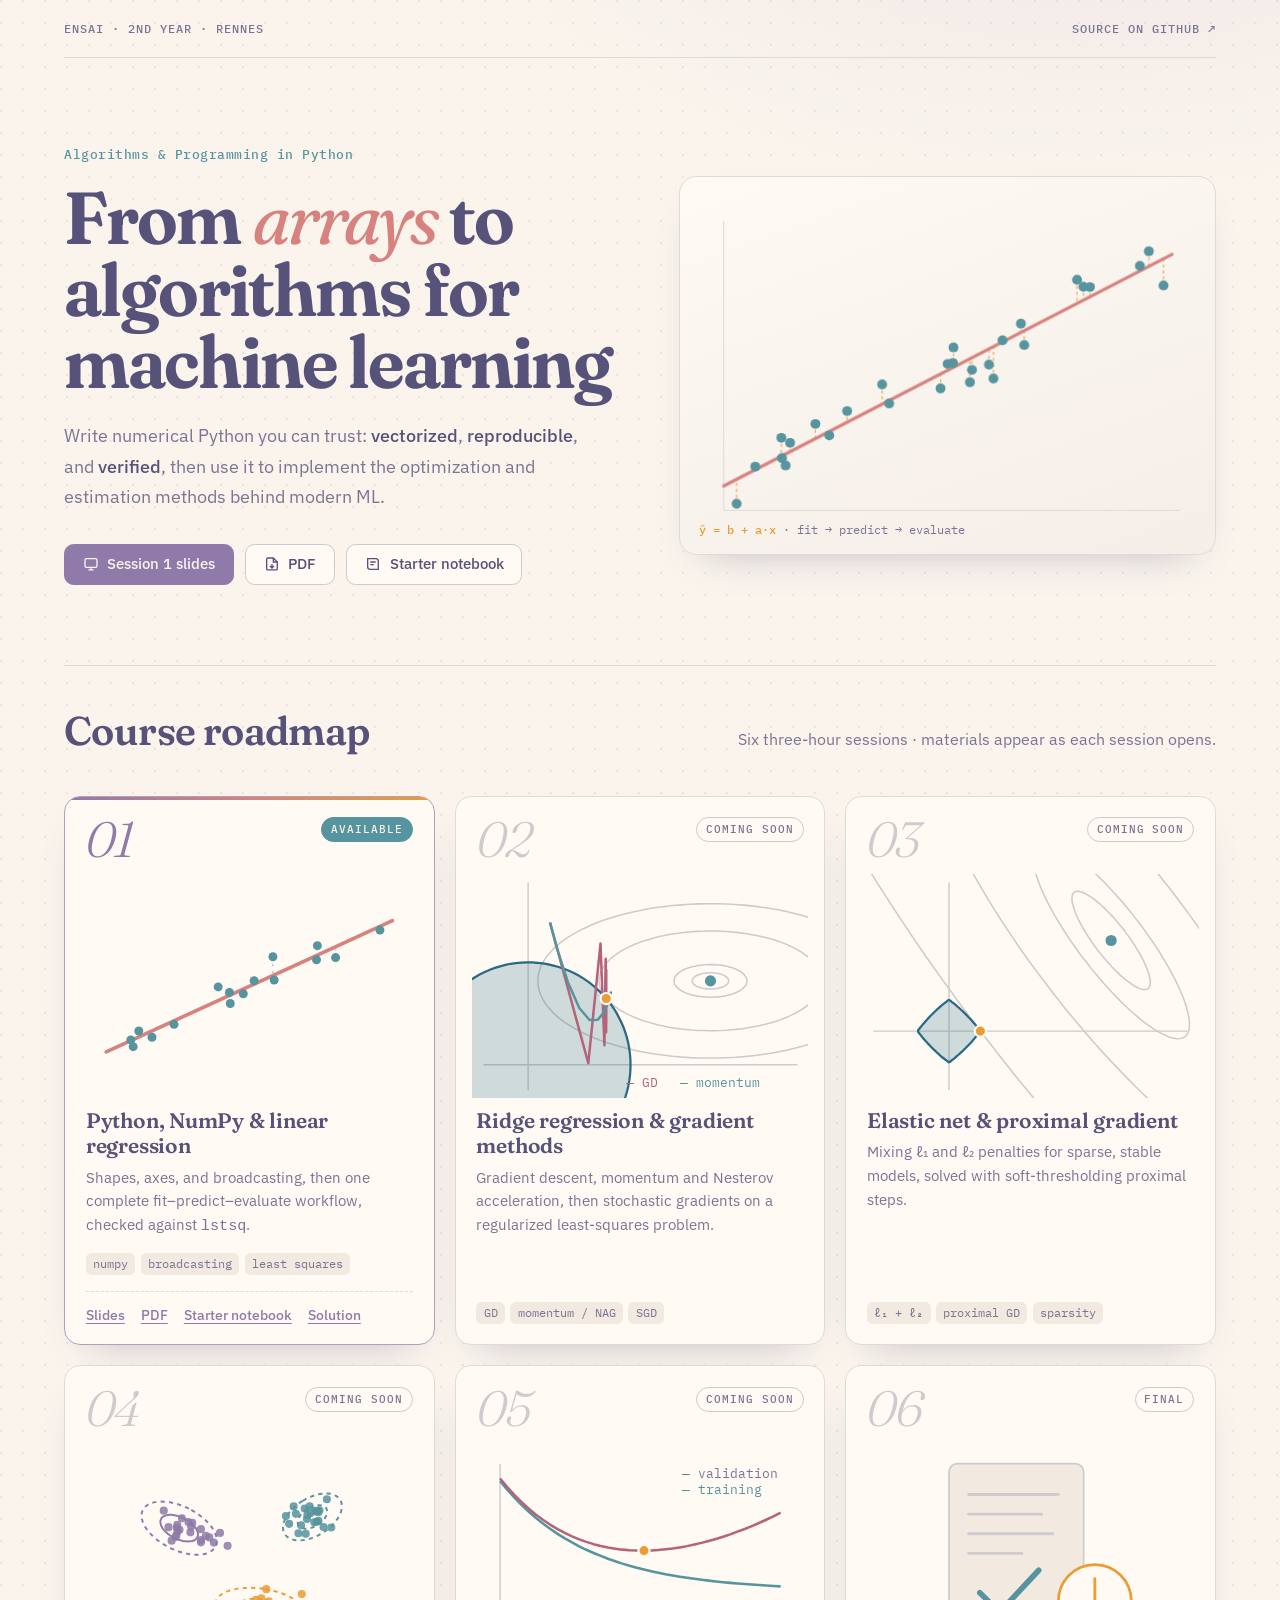
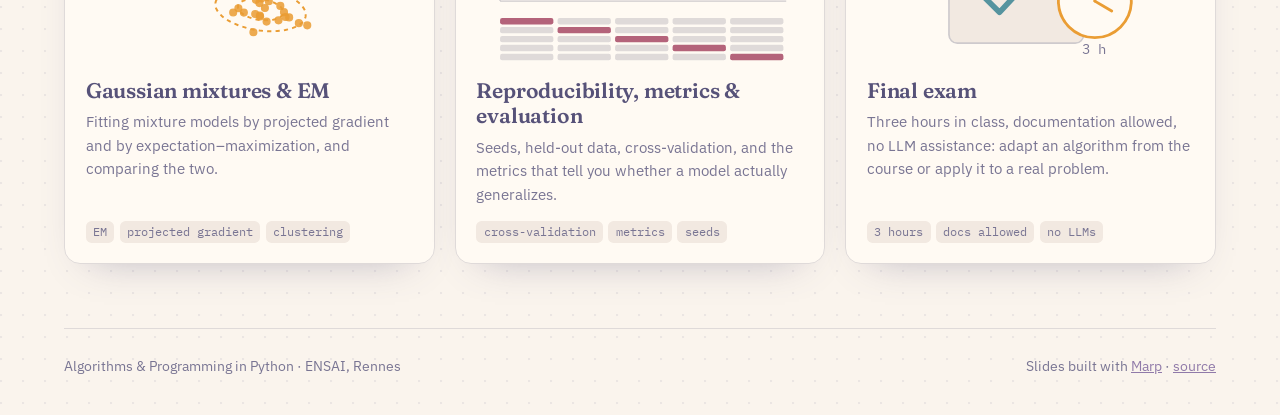
==== site/index.html @ cea610ba "feat(site): add illustrated course landing page Replace the generated index with a static site/index" ====
<!doctype html>
<html lang="en">
<head>
<meta charset="utf-8">
<meta name="viewport" content="width=device-width, initial-scale=1">
<title>Algorithms &amp; Programming in Python · ENSAI</title>
<meta name="description" content="Course home for Algorithms and Programming in Python, second year at ENSAI: slides, notebooks, and the session roadmap from linear regression to Gaussian mixtures.">
<link rel="preconnect" href="https://fonts.googleapis.com">
<link rel="preconnect" href="https://fonts.gstatic.com" crossorigin>
<link href="https://fonts.googleapis.com/css2?family=Fraunces:ital,opsz,wght,SOFT@0,9..144,300..800,50;1,9..144,300..800,50&family=IBM+Plex+Mono:wght@400;500&family=IBM+Plex+Sans:wght@400;500;600&display=swap" rel="stylesheet">
<style>
/* Rosé Pine (dark) with Rosé Pine Dawn for light mode, matching the slide theme. */
:root {
  --base: #191724; --surface: #1f1d2e; --overlay: #26233a;
  --muted: #6e6a86; --subtle: #908caa; --text: #e0def4;
  --love: #eb6f92; --gold: #f6c177; --rose: #ebbcba;
  --pine: #6eabc2; --foam: #9ccfd8; --iris: #c4a7e7;
  --hl-low: #21202e; --hl-med: #403d52; --hl-high: #524f67;
  --grid: rgba(224, 222, 244, 0.07);
  --glow: rgba(196, 167, 231, 0.13);
  --shadow: 0 1px 0 rgba(255, 255, 255, 0.03) inset, 0 18px 40px -24px rgba(0, 0, 0, 0.7);
  color-scheme: dark;
}
@media (prefers-color-scheme: light) {
  :root {
    --base: #faf4ed; --surface: #fffaf3; --overlay: #f2e9e1;
    --muted: #9893a5; --subtle: #797593; --text: #575279;
    --love: #b4637a; --gold: #ea9d34; --rose: #d7827e;
    --pine: #286983; --foam: #56949f; --iris: #907aa9;
    --hl-low: #f4ede8; --hl-med: #dfdad9; --hl-high: #cecacd;
    --grid: rgba(87, 82, 121, 0.09);
    --glow: rgba(144, 122, 169, 0.12);
    --shadow: 0 18px 40px -26px rgba(87, 82, 121, 0.45);
    color-scheme: light;
  }
}

*, *::before, *::after { box-sizing: border-box; }
html { -webkit-text-size-adjust: 100%; }
body {
  margin: 0;
  background-color: var(--base);
  background-image:
    radial-gradient(60rem 36rem at 85% -10%, var(--glow), transparent 70%),
    radial-gradient(circle at 1px 1px, var(--grid) 1px, transparent 1.6px);
  background-size: auto, 22px 22px;
  color: var(--text);
  font: 400 1.0625rem/1.65 "IBM Plex Sans", ui-sans-serif, sans-serif;
  min-height: 100vh;
}
a { color: inherit; }
.wrap { width: min(72rem, 100% - 2.5rem); margin-inline: auto; }

/* ---------- masthead ---------- */
.masthead {
  display: flex; justify-content: space-between; align-items: center; gap: 1rem;
  padding: 1.4rem 0; border-bottom: 1px solid var(--hl-med);
  font: 500 0.78rem/1 "IBM Plex Mono", ui-monospace, monospace;
  letter-spacing: 0.08em; text-transform: uppercase; color: var(--subtle);
}
.masthead a { text-decoration: none; }
.masthead a:hover { color: var(--iris); }

/* ---------- hero ---------- */
.hero {
  display: grid; grid-template-columns: 1.05fr 1fr; gap: clamp(1.5rem, 4vw, 4rem);
  align-items: center; padding: clamp(2.5rem, 7vw, 5.5rem) 0 clamp(2rem, 5vw, 4rem);
}
.eyebrow {
  font: 500 0.8rem/1.4 "IBM Plex Mono", ui-monospace, monospace;
  color: var(--foam); letter-spacing: 0.04em; margin: 0 0 1.1rem;
}
h1 {
  font-family: "Fraunces", Georgia, serif; font-optical-sizing: auto;
  font-weight: 650; font-variation-settings: "SOFT" 50;
  font-size: clamp(2.6rem, 6.4vw, 4.6rem); line-height: 0.98; letter-spacing: -0.025em;
  margin: 0 0 1.4rem; color: var(--text);
}
h1 em { font-style: italic; font-weight: 420; color: var(--rose); }
.lede { font-size: 1.15rem; color: var(--subtle); max-width: 34rem; margin: 0 0 2rem; }
.lede strong { color: var(--text); font-weight: 500; }

.actions { display: flex; flex-wrap: wrap; gap: 0.7rem; }
.btn {
  display: inline-flex; align-items: center; gap: 0.55rem;
  padding: 0.72rem 1.1rem; border-radius: 0.6rem; text-decoration: none;
  font: 500 0.95rem/1 "IBM Plex Sans", sans-serif;
  border: 1px solid var(--hl-high); background: var(--surface); color: var(--text);
  transition: transform 160ms ease, border-color 160ms ease, background 160ms ease;
}
.btn:hover { transform: translateY(-2px); border-color: var(--iris); }
.btn:focus-visible, .links a:focus-visible, .masthead a:focus-visible, footer a:focus-visible {
  outline: 2px solid var(--gold); outline-offset: 3px;
}
.btn.primary { background: var(--iris); border-color: var(--iris); color: var(--base); }
.btn.primary:hover { background: var(--rose); border-color: var(--rose); }
.btn svg { width: 1.05em; height: 1.05em; flex: none; }

.figure {
  position: relative; margin: 0; border-radius: 1.1rem; padding: 0.6rem;
  background: linear-gradient(160deg, var(--surface), var(--hl-low));
  border: 1px solid var(--hl-med); box-shadow: var(--shadow);
}
.figure svg { display: block; width: 100%; height: auto; }
.figure figcaption {
  position: absolute; left: 1.2rem; bottom: 1rem;
  font: 400 0.75rem/1.3 "IBM Plex Mono", monospace; color: var(--subtle);
}
.figure figcaption b { color: var(--gold); font-weight: 500; }

/* hero animation: points appear, the fit draws, residuals drop in */
.hero-svg .pt { fill: var(--foam); opacity: 0; animation: pop 420ms ease-out forwards; animation-delay: calc(var(--i) * 45ms + 150ms); }
.hero-svg .fit { stroke: var(--rose); stroke-width: 3.2; stroke-linecap: round; stroke-dasharray: 640; stroke-dashoffset: 640; animation: draw 1100ms cubic-bezier(.6, 0, .2, 1) 1.5s forwards; }
.hero-svg .resid { stroke: var(--gold); stroke-width: 1.4; opacity: 0; stroke-dasharray: 3 3; animation: fade 400ms ease forwards; animation-delay: calc(var(--i) * 30ms + 2.6s); }
.hero-svg .grid line { stroke: var(--hl-med); stroke-width: 1; }
.hero-svg .label { fill: var(--subtle); font: 400 13px "IBM Plex Mono", monospace; }
@keyframes pop { from { opacity: 0; transform: translateY(6px); } to { opacity: 1; transform: none; } }
@keyframes draw { to { stroke-dashoffset: 0; } }
@keyframes fade { to { opacity: 0.75; } }

/* ---------- roadmap ---------- */
.section-head {
  display: flex; align-items: baseline; justify-content: space-between; gap: 1rem; flex-wrap: wrap;
  border-top: 1px solid var(--hl-med); padding-top: 2rem; margin-top: 1rem;
}
h2 {
  font-family: "Fraunces", Georgia, serif; font-weight: 600; font-variation-settings: "SOFT" 50;
  font-size: clamp(1.8rem, 3.6vw, 2.5rem); letter-spacing: -0.015em; margin: 0;
}
.section-head p { margin: 0; color: var(--subtle); font-size: 0.98rem; }

.sessions {
  list-style: none; padding: 0; margin: 2rem 0 0;
  display: grid; grid-template-columns: repeat(3, minmax(0, 1fr)); gap: 1.25rem;
}
.card {
  position: relative; display: flex; flex-direction: column;
  background: var(--surface); border: 1px solid var(--hl-med); border-radius: 1rem;
  padding: 1.3rem 1.3rem 1.25rem; box-shadow: var(--shadow); overflow: hidden;
  opacity: 0; animation: rise 600ms cubic-bezier(.2, .7, .2, 1) forwards;
  animation-delay: calc(var(--n) * 90ms + 300ms);
  transition: transform 220ms ease, border-color 220ms ease;
}
.card:hover { transform: translateY(-4px); border-color: var(--hl-high); }
.card.current { border-color: color-mix(in srgb, var(--iris) 60%, var(--hl-med)); }
.card.current::before {
  content: ""; position: absolute; inset: 0 0 auto; height: 3px;
  background: linear-gradient(90deg, var(--iris), var(--rose), var(--gold));
}
@keyframes rise { from { opacity: 0; transform: translateY(14px); } to { opacity: 1; transform: none; } }

.card-top { display: flex; justify-content: space-between; align-items: flex-start; gap: 0.5rem; }
.num {
  font-family: "Fraunces", Georgia, serif; font-weight: 300; font-style: italic;
  font-size: 3.1rem; line-height: 0.85; color: var(--hl-high); letter-spacing: -0.04em;
}
.card.current .num { color: var(--iris); }
.status {
  font: 500 0.68rem/1 "IBM Plex Mono", monospace; text-transform: uppercase; letter-spacing: 0.09em;
  padding: 0.38rem 0.55rem; border-radius: 999px; border: 1px solid var(--hl-high); color: var(--subtle);
  white-space: nowrap;
}
.status.live { color: var(--base); background: var(--foam); border-color: var(--foam); }

.illus { margin: 0.9rem -0.3rem 0.6rem; aspect-ratio: 3 / 2; }
.illus svg { width: 100%; height: 100%; display: block; overflow: hidden; }
.card h3 {
  font-family: "Fraunces", Georgia, serif; font-weight: 600; font-variation-settings: "SOFT" 50;
  font-size: 1.32rem; line-height: 1.2; letter-spacing: -0.01em; margin: 0 0 0.45rem;
}
.card p { margin: 0 0 0.9rem; color: var(--subtle); font-size: 0.95rem; line-height: 1.55; }
.tags { list-style: none; padding: 0; margin: auto 0 0; display: flex; flex-wrap: wrap; gap: 0.35rem; }
.tags li {
  font: 400 0.72rem/1 "IBM Plex Mono", monospace; color: var(--subtle);
  background: var(--overlay); border-radius: 0.35rem; padding: 0.34rem 0.45rem;
}
.links { display: flex; flex-wrap: wrap; gap: 0.4rem 1rem; margin-top: 1rem; padding-top: 0.9rem; border-top: 1px dashed var(--hl-med); }
.links a {
  font: 500 0.85rem/1.3 "IBM Plex Sans", sans-serif; color: var(--iris);
  text-decoration: underline; text-decoration-thickness: 1px; text-underline-offset: 3px;
}
.links a:hover { color: var(--rose); }

/* illustration ink, theme-aware */
.illus .axis { stroke: var(--hl-high); stroke-width: 1; }
.illus .ink-faint { fill: none; stroke: var(--hl-high); stroke-width: 1.1; }
.illus .ink-ball { fill: color-mix(in srgb, var(--pine) 22%, transparent); stroke: var(--pine); stroke-width: 1.6; }
.illus .ink-accent { stroke: var(--rose); }
.illus .thick { stroke-width: 2.6; stroke-linecap: round; }
.illus .dot { fill: var(--foam); }
.illus .star { fill: var(--gold); stroke: var(--surface); stroke-width: 1.5; }
.illus .path-a { fill: none; stroke: var(--love); stroke-width: 1.8; stroke-linejoin: round; }
.illus .path-b { fill: none; stroke: var(--foam); stroke-width: 1.8; stroke-linejoin: round; }
.illus .fill { stroke: none; opacity: 0.85; }
.illus .ring { fill: none; stroke-width: 1.4; }
.illus .ring + .ring { stroke-dasharray: 3 3; }
.illus .c-a { fill: var(--iris); stroke: var(--iris); }
.illus .c-b { fill: var(--foam); stroke: var(--foam); }
.illus .c-c { fill: var(--gold); stroke: var(--gold); }
.illus .ring.c-a, .illus .ring.c-b, .illus .ring.c-c { fill: none; }
.illus .fold { fill: var(--hl-med); }
.illus .fold-val { fill: var(--love); }
.illus .key { font: 400 9px "IBM Plex Mono", monospace; fill: var(--subtle); }
.illus .paper { fill: var(--overlay); stroke: var(--hl-high); stroke-width: 1.2; }
.illus .rule { stroke: var(--hl-high); stroke-width: 2; stroke-linecap: round; }
.illus .check { fill: none; stroke: var(--foam); stroke-width: 4; stroke-linecap: round; stroke-linejoin: round; }
.illus .clock { fill: var(--surface); stroke: var(--gold); stroke-width: 2; }
.illus .hand { stroke: var(--gold); stroke-width: 2; stroke-linecap: round; }

/* ---------- footer ---------- */
footer {
  margin-top: 4rem; padding: 1.6rem 0 2.4rem; border-top: 1px solid var(--hl-med);
  display: flex; justify-content: space-between; gap: 1rem; flex-wrap: wrap;
  color: var(--subtle); font-size: 0.88rem;
}
footer a { color: var(--iris); }
.sr-only { position: absolute; width: 1px; height: 1px; overflow: hidden; clip: rect(0 0 0 0); white-space: nowrap; }

@media (max-width: 62rem) {
  .sessions { grid-template-columns: repeat(2, minmax(0, 1fr)); }
}
@media (max-width: 46rem) {
  .hero { grid-template-columns: 1fr; }
  .sessions { grid-template-columns: 1fr; }
  .masthead .wide { display: none; }
}
@media (prefers-reduced-motion: reduce) {
  *, *::before, *::after { animation: none !important; transition: none !important; }
  .card, .hero-svg .pt { opacity: 1; }
  .hero-svg .fit { stroke-dashoffset: 0; }
  .hero-svg .resid { opacity: 0.75; }
}
</style>
</head>
<body>
<div class="wrap">
  <header class="masthead">
    <span>ENSAI <span aria-hidden="true">·</span> 2nd year<span class="wide"> <span aria-hidden="true">·</span> Rennes</span></span>
    <a href="https://github.com/bstaber/ensai-2a-prog-alg-ml">Source on GitHub ↗</a>
  </header>

  <main>
    <section class="hero" aria-labelledby="title">
      <div>
        <p class="eyebrow">Algorithms &amp; Programming in Python</p>
        <h1 id="title">From <em>arrays</em> to algorithms for machine learning</h1>
        <p class="lede">Write numerical Python you can trust: <strong>vectorized</strong>, <strong>reproducible</strong>, and <strong>verified</strong>, then use it to implement the optimization and estimation methods behind modern ML.</p>
        <div class="actions">
          <a class="btn primary" href="docs/session01.html">
            <svg viewBox="0 0 24 24" fill="none" stroke="currentColor" stroke-width="2" aria-hidden="true"><rect x="3" y="4" width="18" height="13" rx="2"/><path d="M8 21h8M12 17v4"/></svg>
            Session 1 slides
          </a>
          <a class="btn" href="docs/session01.pdf">
            <svg viewBox="0 0 24 24" fill="none" stroke="currentColor" stroke-width="2" aria-hidden="true"><path d="M14 3H6a2 2 0 0 0-2 2v14a2 2 0 0 0 2 2h12a2 2 0 0 0 2-2V9z"/><path d="M14 3v6h6M12 12v6M9 15l3 3 3-3"/></svg>
            PDF
          </a>
          <a class="btn" href="https://github.com/bstaber/ensai-2a-prog-alg-ml/blob/main/notebooks/session01_starter.ipynb">
            <svg viewBox="0 0 24 24" fill="none" stroke="currentColor" stroke-width="2" aria-hidden="true"><path d="M4 4h12a4 4 0 0 1 4 4v12H8a4 4 0 0 1-4-4z"/><path d="M8 9h8M8 13h5"/></svg>
            Starter notebook
          </a>
        </div>
      </div>

      <figure class="figure">
        <svg class="hero-svg" viewBox="0 0 520 360" role="img" aria-labelledby="hero-desc">
          <desc id="hero-desc">Scatter plot of noisy data with a fitted regression line and dashed residuals.</desc>
          <g class="grid" aria-hidden="true">
            <line x1="34" y1="326" x2="494" y2="326"/><line x1="34" y1="34" x2="34" y2="326"/>
          </g>
          
<line class="resid" style="--i:0" x1="47.0" y1="319.3" x2="47.0" y2="294.7"/>
<line class="resid" style="--i:1" x1="65.8" y1="281.9" x2="65.8" y2="285.0"/>
<line class="resid" style="--i:2" x1="92.1" y1="252.9" x2="92.1" y2="271.4"/>
<line class="resid" style="--i:3" x1="92.7" y1="273.3" x2="92.7" y2="271.1"/>
<line class="resid" style="--i:4" x1="96.4" y1="280.7" x2="96.4" y2="269.2"/>
<line class="resid" style="--i:5" x1="100.9" y1="257.9" x2="100.9" y2="266.9"/>
<line class="resid" style="--i:6" x1="126.4" y1="238.9" x2="126.4" y2="253.7"/>
<line class="resid" style="--i:7" x1="140.4" y1="250.4" x2="140.4" y2="246.5"/>
<line class="resid" style="--i:8" x1="158.4" y1="225.9" x2="158.4" y2="237.1"/>
<line class="resid" style="--i:9" x1="193.7" y1="199.0" x2="193.7" y2="218.9"/>
<line class="resid" style="--i:10" x1="200.8" y1="218.2" x2="200.8" y2="215.2"/>
<line class="resid" style="--i:11" x1="252.6" y1="203.1" x2="252.6" y2="188.5"/>
<line class="resid" style="--i:12" x1="259.7" y1="178.4" x2="259.7" y2="184.8"/>
<line class="resid" style="--i:13" x1="265.1" y1="177.4" x2="265.1" y2="182.0"/>
<line class="resid" style="--i:14" x1="265.6" y1="161.7" x2="265.6" y2="181.7"/>
<line class="resid" style="--i:15" x1="282.2" y1="196.8" x2="282.2" y2="173.2"/>
<line class="resid" style="--i:16" x1="284.3" y1="184.4" x2="284.3" y2="172.1"/>
<line class="resid" style="--i:17" x1="301.4" y1="179.0" x2="301.4" y2="163.2"/>
<line class="resid" style="--i:18" x1="305.9" y1="193.1" x2="305.9" y2="160.9"/>
<line class="resid" style="--i:19" x1="315.1" y1="154.5" x2="315.1" y2="156.2"/>
<line class="resid" style="--i:20" x1="333.6" y1="137.8" x2="333.6" y2="146.6"/>
<line class="resid" style="--i:21" x1="337.0" y1="159.2" x2="337.0" y2="144.8"/>
<line class="resid" style="--i:22" x1="390.2" y1="93.6" x2="390.2" y2="117.3"/>
<line class="resid" style="--i:23" x1="396.6" y1="100.6" x2="396.6" y2="114.0"/>
<line class="resid" style="--i:24" x1="403.2" y1="100.9" x2="403.2" y2="110.6"/>
<line class="resid" style="--i:25" x1="453.6" y1="79.5" x2="453.6" y2="84.6"/>
<line class="resid" style="--i:26" x1="462.6" y1="64.8" x2="462.6" y2="79.9"/>
<line class="resid" style="--i:27" x1="477.4" y1="99.2" x2="477.4" y2="72.3"/>
<line class="fit" x1="34.0" y1="301.4" x2="486.0" y2="67.8"/>
<circle class="pt" style="--i:0" cx="47.0" cy="319.3" r="5"/>
<circle class="pt" style="--i:1" cx="65.8" cy="281.9" r="5"/>
<circle class="pt" style="--i:2" cx="92.1" cy="252.9" r="5"/>
<circle class="pt" style="--i:3" cx="92.7" cy="273.3" r="5"/>
<circle class="pt" style="--i:4" cx="96.4" cy="280.7" r="5"/>
<circle class="pt" style="--i:5" cx="100.9" cy="257.9" r="5"/>
<circle class="pt" style="--i:6" cx="126.4" cy="238.9" r="5"/>
<circle class="pt" style="--i:7" cx="140.4" cy="250.4" r="5"/>
<circle class="pt" style="--i:8" cx="158.4" cy="225.9" r="5"/>
<circle class="pt" style="--i:9" cx="193.7" cy="199.0" r="5"/>
<circle class="pt" style="--i:10" cx="200.8" cy="218.2" r="5"/>
<circle class="pt" style="--i:11" cx="252.6" cy="203.1" r="5"/>
<circle class="pt" style="--i:12" cx="259.7" cy="178.4" r="5"/>
<circle class="pt" style="--i:13" cx="265.1" cy="177.4" r="5"/>
<circle class="pt" style="--i:14" cx="265.6" cy="161.7" r="5"/>
<circle class="pt" style="--i:15" cx="282.2" cy="196.8" r="5"/>
<circle class="pt" style="--i:16" cx="284.3" cy="184.4" r="5"/>
<circle class="pt" style="--i:17" cx="301.4" cy="179.0" r="5"/>
<circle class="pt" style="--i:18" cx="305.9" cy="193.1" r="5"/>
<circle class="pt" style="--i:19" cx="315.1" cy="154.5" r="5"/>
<circle class="pt" style="--i:20" cx="333.6" cy="137.8" r="5"/>
<circle class="pt" style="--i:21" cx="337.0" cy="159.2" r="5"/>
<circle class="pt" style="--i:22" cx="390.2" cy="93.6" r="5"/>
<circle class="pt" style="--i:23" cx="396.6" cy="100.6" r="5"/>
<circle class="pt" style="--i:24" cx="403.2" cy="100.9" r="5"/>
<circle class="pt" style="--i:25" cx="453.6" cy="79.5" r="5"/>
<circle class="pt" style="--i:26" cx="462.6" cy="64.8" r="5"/>
<circle class="pt" style="--i:27" cx="477.4" cy="99.2" r="5"/>

        </svg>
        <figcaption><b>ŷ = b + a·x</b> · fit → predict → evaluate</figcaption>
      </figure>
    </section>

    <section aria-labelledby="roadmap">
      <div class="section-head">
        <h2 id="roadmap">Course roadmap</h2>
        <p>Six three-hour sessions · materials appear as each session opens.</p>
      </div>

      <ol class="sessions">
        <li class="card current" style="--n:0">
          <div class="card-top"><span class="num" aria-hidden="true">01</span><span class="status live">Available</span></div>
          <div class="illus">
            <svg viewBox="0 0 240 160" role="img" aria-label="Data points with a least-squares line and residuals">
<line class="ink-faint" x1="35.5" y1="118.3" x2="35.5" y2="118.8" stroke-dasharray="2 3"/>
<line class="ink-faint" x1="41.2" y1="111.9" x2="41.2" y2="116.1" stroke-dasharray="2 3"/>
<line class="ink-faint" x1="66.3" y1="107.2" x2="66.3" y2="104.6" stroke-dasharray="2 3"/>
<line class="ink-faint" x1="105.8" y1="84.4" x2="105.8" y2="86.5" stroke-dasharray="2 3"/>
<line class="ink-faint" x1="115.7" y1="85.4" x2="115.7" y2="82.0" stroke-dasharray="2 3"/>
<line class="ink-faint" x1="136.8" y1="59.0" x2="136.8" y2="72.4" stroke-dasharray="2 3"/>
<line class="ink-faint" x1="167.9" y1="61.1" x2="167.9" y2="58.1" stroke-dasharray="2 3"/>
<line class="ink-faint" x1="181.5" y1="59.6" x2="181.5" y2="51.9" stroke-dasharray="2 3"/>
<line class="ink-accent thick" x1="18.0" y1="126.8" x2="222.0" y2="33.3"/>
<circle class="dot" cx="35.5" cy="118.3" r="3.2"/>
<circle class="dot" cx="37.2" cy="123.1" r="3.2"/>
<circle class="dot" cx="41.2" cy="111.9" r="3.2"/>
<circle class="dot" cx="50.6" cy="116.4" r="3.2"/>
<circle class="dot" cx="66.3" cy="107.2" r="3.2"/>
<circle class="dot" cx="97.8" cy="80.5" r="3.2"/>
<circle class="dot" cx="105.8" cy="84.4" r="3.2"/>
<circle class="dot" cx="106.4" cy="92.3" r="3.2"/>
<circle class="dot" cx="115.7" cy="85.4" r="3.2"/>
<circle class="dot" cx="123.4" cy="76.1" r="3.2"/>
<circle class="dot" cx="136.8" cy="59.0" r="3.2"/>
<circle class="dot" cx="137.7" cy="75.6" r="3.2"/>
<circle class="dot" cx="167.9" cy="61.1" r="3.2"/>
<circle class="dot" cx="168.5" cy="51.1" r="3.2"/>
<circle class="dot" cx="181.5" cy="59.6" r="3.2"/>
<circle class="dot" cx="213.1" cy="40.0" r="3.2"/>
</svg>
          </div>
          <h3><span class="sr-only">Session 1: </span>Python, NumPy &amp; linear regression</h3>
          <p>Shapes, axes, and broadcasting, then one complete fit–predict–evaluate workflow, checked against <code>lstsq</code>.</p>
          <ul class="tags"><li>numpy</li><li>broadcasting</li><li>least squares</li></ul>
          <div class="links">
            <a href="docs/session01.html">Slides</a>
            <a href="docs/session01.pdf">PDF</a>
            <a href="https://github.com/bstaber/ensai-2a-prog-alg-ml/blob/main/notebooks/session01_starter.ipynb">Starter notebook</a>
            <a href="https://github.com/bstaber/ensai-2a-prog-alg-ml/blob/main/notebooks/session01_solution.ipynb">Solution</a>
          </div>
        </li>

        <li class="card" style="--n:1">
          <div class="card-top"><span class="num" aria-hidden="true">02</span><span class="status">Coming soon</span></div>
          <div class="illus">
            <svg viewBox="0 0 240 160" role="img" aria-label="Elliptical loss contours with an L2 ball; plain gradient descent zigzags while momentum takes a smoother path to the ridge solution">
<line class="axis" x1="8" y1="136" x2="232" y2="136"/><line class="axis" x1="40" y1="6" x2="40" y2="154"/>
<path class="ink-faint" d="M183.0,76.2 L183.0,75.9 L182.9,75.6 L182.8,75.3 L182.7,75.0 L182.5,74.7 L182.4,74.4 L182.1,74.1 L181.9,73.8 L181.6,73.5 L181.2,73.3 L180.9,73.0 L180.5,72.8 L180.1,72.5 L179.6,72.3 L179.1,72.1 L178.6,71.9 L178.1,71.7 L177.6,71.5 L177.0,71.3 L176.4,71.1 L175.8,71.0 L175.2,70.9 L174.5,70.8 L173.9,70.7 L173.2,70.6 L172.6,70.5 L171.9,70.4 L171.2,70.4 L170.5,70.4 L169.8,70.4 L169.1,70.4 L168.5,70.4 L167.8,70.5 L167.1,70.5 L166.4,70.6 L165.8,70.7 L165.1,70.8 L164.5,70.9 L163.9,71.1 L163.3,71.2 L162.7,71.4 L162.2,71.6 L161.6,71.8 L161.1,72.0 L160.6,72.2 L160.2,72.4 L159.7,72.6 L159.3,72.9 L158.9,73.1 L158.6,73.4 L158.3,73.7 L158.0,74.0 L157.8,74.2 L157.5,74.5 L157.4,74.8 L157.2,75.1 L157.1,75.4 L157.0,75.7 L157.0,76.0 L157.0,76.4 L157.0,76.7 L157.1,77.0 L157.2,77.3 L157.4,77.6 L157.5,77.9 L157.8,78.2 L158.0,78.4 L158.3,78.7 L158.6,79.0 L158.9,79.3 L159.3,79.5 L159.7,79.8 L160.2,80.0 L160.6,80.2 L161.1,80.4 L161.6,80.6 L162.2,80.8 L162.7,81.0 L163.3,81.2 L163.9,81.3 L164.5,81.5 L165.1,81.6 L165.8,81.7 L166.4,81.8 L167.1,81.9 L167.8,81.9 L168.5,82.0 L169.1,82.0 L169.8,82.0 L170.5,82.0 L171.2,82.0 L171.9,82.0 L172.6,81.9 L173.2,81.8 L173.9,81.7 L174.5,81.6 L175.2,81.5 L175.8,81.4 L176.4,81.3 L177.0,81.1 L177.6,80.9 L178.1,80.7 L178.6,80.5 L179.1,80.3 L179.6,80.1 L180.1,79.9 L180.5,79.6 L180.9,79.4 L181.2,79.1 L181.6,78.9 L181.9,78.6 L182.1,78.3 L182.4,78.0 L182.5,77.7 L182.7,77.4 L182.8,77.1 L182.9,76.8 L183.0,76.5 L183.0,76.2 Z"/>
<path class="ink-faint" d="M196.0,76.2 L196.0,75.6 L195.9,75.0 L195.7,74.4 L195.4,73.8 L195.1,73.2 L194.7,72.6 L194.2,72.0 L193.7,71.4 L193.1,70.9 L192.5,70.3 L191.7,69.8 L191.0,69.3 L190.1,68.8 L189.2,68.4 L188.3,67.9 L187.3,67.5 L186.2,67.1 L185.1,66.7 L184.0,66.4 L182.8,66.1 L181.6,65.8 L180.3,65.5 L179.1,65.3 L177.8,65.1 L176.5,64.9 L175.1,64.8 L173.8,64.7 L172.4,64.6 L171.0,64.6 L169.7,64.6 L168.3,64.6 L166.9,64.7 L165.6,64.7 L164.2,64.9 L162.9,65.0 L161.6,65.2 L160.3,65.4 L159.0,65.7 L157.8,65.9 L156.6,66.2 L155.4,66.6 L154.3,66.9 L153.3,67.3 L152.2,67.7 L151.3,68.1 L150.3,68.6 L149.5,69.1 L148.6,69.6 L147.9,70.1 L147.2,70.6 L146.6,71.2 L146.0,71.7 L145.5,72.3 L145.1,72.9 L144.7,73.5 L144.4,74.1 L144.2,74.7 L144.1,75.3 L144.0,75.9 L144.0,76.5 L144.1,77.1 L144.2,77.7 L144.4,78.3 L144.7,78.9 L145.1,79.5 L145.5,80.1 L146.0,80.7 L146.6,81.2 L147.2,81.8 L147.9,82.3 L148.6,82.8 L149.5,83.3 L150.3,83.8 L151.3,84.3 L152.2,84.7 L153.3,85.1 L154.3,85.5 L155.4,85.8 L156.6,86.2 L157.8,86.5 L159.0,86.7 L160.3,87.0 L161.6,87.2 L162.9,87.4 L164.2,87.5 L165.6,87.7 L166.9,87.7 L168.3,87.8 L169.7,87.8 L171.0,87.8 L172.4,87.8 L173.8,87.7 L175.1,87.6 L176.5,87.5 L177.8,87.3 L179.1,87.1 L180.3,86.9 L181.6,86.6 L182.8,86.3 L184.0,86.0 L185.1,85.7 L186.2,85.3 L187.3,84.9 L188.3,84.5 L189.2,84.0 L190.1,83.6 L191.0,83.1 L191.7,82.6 L192.5,82.1 L193.1,81.5 L193.7,81.0 L194.2,80.4 L194.7,79.8 L195.1,79.2 L195.4,78.6 L195.7,78.0 L195.9,77.4 L196.0,76.8 L196.0,76.2 Z"/>
<path class="ink-faint" d="M249.4,76.2 L249.3,74.3 L249.0,72.5 L248.4,70.6 L247.7,68.8 L246.7,66.9 L245.5,65.1 L244.1,63.4 L242.5,61.6 L240.6,59.9 L238.6,58.3 L236.4,56.7 L234.0,55.2 L231.5,53.7 L228.7,52.3 L225.8,50.9 L222.7,49.6 L219.5,48.4 L216.2,47.3 L212.7,46.2 L209.1,45.3 L205.4,44.4 L201.6,43.6 L197.7,42.9 L193.7,42.3 L189.7,41.8 L185.6,41.4 L181.5,41.0 L177.3,40.8 L173.1,40.7 L169.0,40.7 L164.8,40.8 L160.6,40.9 L156.4,41.2 L152.3,41.6 L148.3,42.0 L144.3,42.6 L140.3,43.2 L136.5,44.0 L132.7,44.8 L129.1,45.8 L125.5,46.8 L122.1,47.8 L118.8,49.0 L115.7,50.3 L112.7,51.6 L109.9,53.0 L107.2,54.4 L104.8,55.9 L102.5,57.5 L100.3,59.1 L98.4,60.8 L96.7,62.5 L95.2,64.2 L93.9,66.0 L92.8,67.8 L91.9,69.7 L91.3,71.5 L90.8,73.4 L90.6,75.3 L90.6,77.1 L90.8,79.0 L91.3,80.9 L91.9,82.7 L92.8,84.6 L93.9,86.4 L95.2,88.2 L96.7,89.9 L98.4,91.6 L100.3,93.3 L102.5,94.9 L104.8,96.5 L107.2,98.0 L109.9,99.4 L112.7,100.8 L115.7,102.1 L118.8,103.4 L122.1,104.6 L125.5,105.6 L129.1,106.6 L132.7,107.6 L136.5,108.4 L140.3,109.2 L144.3,109.8 L148.3,110.4 L152.3,110.8 L156.4,111.2 L160.6,111.5 L164.8,111.6 L169.0,111.7 L173.1,111.7 L177.3,111.6 L181.5,111.4 L185.6,111.0 L189.7,110.6 L193.7,110.1 L197.7,109.5 L201.6,108.8 L205.4,108.0 L209.1,107.1 L212.7,106.2 L216.2,105.1 L219.5,104.0 L222.7,102.8 L225.8,101.5 L228.7,100.1 L231.5,98.7 L234.0,97.2 L236.4,95.7 L238.6,94.1 L240.6,92.5 L242.5,90.8 L244.1,89.0 L245.5,87.3 L246.7,85.5 L247.7,83.6 L248.4,81.8 L249.0,79.9 L249.3,78.1 L249.4,76.2 Z"/>
<path class="ink-faint" d="M293.1,76.2 L292.9,73.3 L292.4,70.4 L291.5,67.5 L290.3,64.7 L288.8,61.8 L286.9,59.1 L284.8,56.3 L282.3,53.6 L279.4,51.0 L276.3,48.5 L272.9,46.0 L269.2,43.6 L265.2,41.3 L260.9,39.1 L256.4,37.0 L251.7,35.0 L246.7,33.2 L241.5,31.4 L236.2,29.8 L230.6,28.3 L224.9,26.9 L219.0,25.7 L212.9,24.6 L206.8,23.7 L200.5,22.9 L194.2,22.2 L187.8,21.7 L181.4,21.4 L174.9,21.2 L168.4,21.2 L161.9,21.3 L155.4,21.5 L149.0,22.0 L142.6,22.5 L136.3,23.3 L130.1,24.1 L124.0,25.1 L118.1,26.3 L112.3,27.6 L106.6,29.0 L101.1,30.6 L95.8,32.3 L90.8,34.1 L85.9,36.0 L81.3,38.1 L76.9,40.2 L72.8,42.5 L68.9,44.8 L65.4,47.2 L62.1,49.7 L59.1,52.3 L56.5,55.0 L54.1,57.7 L52.1,60.4 L50.4,63.2 L49.0,66.1 L48.0,69.0 L47.3,71.8 L47.0,74.7 L47.0,77.7 L47.3,80.6 L48.0,83.4 L49.0,86.3 L50.4,89.2 L52.1,92.0 L54.1,94.7 L56.5,97.4 L59.1,100.1 L62.1,102.7 L65.4,105.2 L68.9,107.6 L72.8,109.9 L76.9,112.2 L81.3,114.3 L85.9,116.4 L90.8,118.3 L95.8,120.1 L101.1,121.8 L106.6,123.4 L112.3,124.8 L118.1,126.1 L124.0,127.3 L130.1,128.3 L136.3,129.1 L142.6,129.9 L149.0,130.4 L155.4,130.9 L161.9,131.1 L168.4,131.2 L174.9,131.2 L181.4,131.0 L187.8,130.7 L194.2,130.2 L200.5,129.5 L206.8,128.7 L212.9,127.8 L219.0,126.7 L224.9,125.5 L230.6,124.1 L236.2,122.6 L241.5,121.0 L246.7,119.2 L251.7,117.4 L256.4,115.4 L260.9,113.3 L265.2,111.1 L269.2,108.8 L272.9,106.4 L276.3,103.9 L279.4,101.4 L282.3,98.8 L284.8,96.1 L286.9,93.3 L288.8,90.6 L290.3,87.7 L291.5,84.9 L292.4,82.0 L292.9,79.1 L293.1,76.2 Z"/>
<path class="ink-ball" d="M113.0,136.0 L112.9,132.1 L112.6,128.3 L112.1,124.5 L111.4,120.7 L110.5,116.9 L109.4,113.3 L108.1,109.6 L106.6,106.1 L104.9,102.6 L103.1,99.2 L101.1,95.9 L98.9,92.8 L96.5,89.7 L94.0,86.8 L91.3,84.0 L88.5,81.4 L85.5,78.9 L82.5,76.6 L79.3,74.4 L76.0,72.4 L72.6,70.6 L69.1,69.0 L65.5,67.6 L61.8,66.3 L58.1,65.3 L54.4,64.4 L50.6,63.7 L46.7,63.3 L42.9,63.0 L39.0,63.0 L35.2,63.1 L31.3,63.5 L27.5,64.0 L23.8,64.8 L20.0,65.8 L16.3,66.9 L12.7,68.3 L9.2,69.8 L5.7,71.5 L2.4,73.4 L-0.9,75.5 L-4.0,77.7 L-7.0,80.1 L-9.9,82.7 L-12.6,85.4 L-15.2,88.2 L-17.7,91.2 L-20.0,94.3 L-22.1,97.6 L-24.0,100.9 L-25.8,104.3 L-27.4,107.8 L-28.8,111.4 L-30.0,115.1 L-31.0,118.8 L-31.8,122.6 L-32.4,126.4 L-32.8,130.2 L-33.0,134.1 L-33.0,137.9 L-32.8,141.8 L-32.4,145.6 L-31.8,149.4 L-31.0,153.2 L-30.0,156.9 L-28.8,160.6 L-27.4,164.2 L-25.8,167.7 L-24.0,171.1 L-22.1,174.4 L-20.0,177.7 L-17.7,180.8 L-15.2,183.8 L-12.6,186.6 L-9.9,189.3 L-7.0,191.9 L-4.0,194.3 L-0.9,196.5 L2.4,198.6 L5.7,200.5 L9.2,202.2 L12.7,203.7 L16.3,205.1 L20.0,206.2 L23.8,207.2 L27.5,208.0 L31.3,208.5 L35.2,208.9 L39.0,209.0 L42.9,209.0 L46.7,208.7 L50.6,208.3 L54.4,207.6 L58.1,206.7 L61.8,205.7 L65.5,204.4 L69.1,203.0 L72.6,201.4 L76.0,199.6 L79.3,197.6 L82.5,195.4 L85.5,193.1 L88.5,190.6 L91.3,188.0 L94.0,185.2 L96.5,182.3 L98.9,179.2 L101.1,176.1 L103.1,172.8 L104.9,169.4 L106.6,165.9 L108.1,162.4 L109.4,158.7 L110.5,155.1 L111.4,151.3 L112.1,147.5 L112.6,143.7 L112.9,139.9 L113.0,136.0 Z"/>
<path class="path-a" d="M55.6,34.6 L82.9,134.9 L91.6,49.6 L94.4,122.1 L95.3,60.5 L95.6,112.8 L95.7,68.4 L95.7,106.2 L95.7,74.0 L95.7,101.3 L95.7,78.1 L95.7,97.9 L95.7,81.1 L95.7,95.3 L95.7,83.2 L95.7,93.5 L95.7,84.8 L95.7,92.2 L95.7,85.9 L95.7,91.3 L95.7,86.7 L95.7,90.6 L95.7,87.3 L95.7,90.1 L95.7,87.7 L95.7,89.7 L95.7,88.0 L95.7,89.5 L95.7,88.2 L95.7,89.3 L95.7,88.4"/>
<path class="path-b" d="M55.6,34.6 L60.8,53.6 L68.4,77.3 L76.5,95.5 L83.8,104.1 L89.7,103.9 L94.1,98.5 L96.9,91.8 L98.4,86.8 L99.0,84.5 L98.9,84.6 L98.5,86.1 L97.8,88.0 L97.2,89.4 L96.6,90.0 L96.1,90.0 L95.8,89.5 L95.6,89.0 L95.5,88.6 L95.4,88.4 L95.5,88.5 L95.5,88.6 L95.6,88.7 L95.6,88.8 L95.6,88.9 L95.7,88.9 L95.7,88.8 L95.7,88.8 L95.7,88.8 L95.7,88.8 L95.7,88.8"/>
<circle class="dot" cx="170.0" cy="76.2" r="4"/>
<circle class="star" cx="95.7" cy="88.8" r="4"/>

              <text class="key" x="110" y="152" style="fill:var(--love)">— GD</text><text class="key" x="148" y="152" style="fill:var(--foam)">— momentum</text>
            </svg>
          </div>
          <h3><span class="sr-only">Session 2: </span>Ridge regression &amp; gradient methods</h3>
          <p>Gradient descent, momentum and Nesterov acceleration, then stochastic gradients on a regularized least-squares problem.</p>
          <ul class="tags"><li>GD</li><li>momentum / NAG</li><li>SGD</li></ul>
        </li>

        <li class="card" style="--n:2">
          <div class="card-top"><span class="num" aria-hidden="true">03</span><span class="status">Coming soon</span></div>
          <div class="illus">
            <svg viewBox="0 0 240 160" role="img" aria-label="Loss contours touching the rounded-diamond elastic-net ball on an axis, giving a sparse solution">
<line class="axis" x1="8" y1="112.0" x2="232" y2="112.0"/><line class="axis" x1="62.0" y1="6" x2="62.0" y2="154"/>
<path class="ink-faint" d="M203.9,81.7 L203.4,82.0 L202.8,82.2 L202.1,82.4 L201.4,82.4 L200.6,82.3 L199.7,82.2 L198.8,81.9 L197.8,81.6 L196.8,81.1 L195.7,80.6 L194.5,80.0 L193.3,79.3 L192.1,78.4 L190.8,77.5 L189.5,76.6 L188.1,75.5 L186.7,74.4 L185.3,73.1 L183.9,71.9 L182.5,70.5 L181.0,69.1 L179.5,67.6 L178.1,66.1 L176.6,64.5 L175.1,62.8 L173.6,61.2 L172.2,59.4 L170.8,57.7 L169.3,55.9 L167.9,54.1 L166.6,52.3 L165.2,50.4 L163.9,48.6 L162.7,46.7 L161.4,44.9 L160.3,43.1 L159.1,41.2 L158.0,39.4 L157.0,37.6 L156.1,35.9 L155.1,34.1 L154.3,32.5 L153.5,30.8 L152.8,29.2 L152.2,27.7 L151.6,26.2 L151.1,24.7 L150.7,23.3 L150.3,22.0 L150.0,20.8 L149.8,19.6 L149.7,18.5 L149.7,17.5 L149.7,16.6 L149.8,15.8 L150.0,15.0 L150.3,14.4 L150.6,13.8 L151.0,13.3 L151.5,13.0 L152.1,12.7 L152.7,12.5 L153.4,12.4 L154.2,12.4 L155.0,12.5 L155.9,12.7 L156.9,13.0 L157.9,13.4 L159.0,13.9 L160.1,14.5 L161.3,15.2 L162.5,15.9 L163.8,16.8 L165.1,17.7 L166.4,18.8 L167.8,19.9 L169.2,21.0 L170.6,22.3 L172.0,23.6 L173.5,25.0 L174.9,26.5 L176.4,28.0 L177.9,29.5 L179.4,31.1 L180.8,32.8 L182.3,34.5 L183.7,36.2 L185.2,38.0 L186.6,39.8 L187.9,41.6 L189.3,43.4 L190.6,45.3 L191.9,47.1 L193.2,49.0 L194.4,50.8 L195.5,52.7 L196.6,54.5 L197.7,56.3 L198.7,58.0 L199.6,59.8 L200.5,61.5 L201.3,63.2 L202.0,64.8 L202.7,66.4 L203.3,67.9 L203.9,69.4 L204.3,70.8 L204.7,72.1 L205.0,73.4 L205.3,74.6 L205.4,75.7 L205.5,76.8 L205.5,77.7 L205.4,78.6 L205.3,79.4 L205.1,80.1 L204.8,80.7 L204.4,81.2 L203.9,81.7 Z"/>
<path class="ink-faint" d="M230.3,115.9 L229.2,116.6 L228.0,117.1 L226.7,117.3 L225.2,117.4 L223.6,117.3 L221.8,117.0 L220.0,116.5 L218.0,115.8 L215.9,114.9 L213.7,113.8 L211.4,112.6 L209.0,111.1 L206.5,109.5 L204.0,107.7 L201.3,105.7 L198.6,103.6 L195.9,101.3 L193.1,98.9 L190.2,96.3 L187.3,93.6 L184.4,90.8 L181.5,87.8 L178.5,84.7 L175.6,81.5 L172.6,78.3 L169.7,74.9 L166.8,71.5 L163.9,68.0 L161.1,64.4 L158.3,60.8 L155.5,57.2 L152.9,53.5 L150.3,49.8 L147.7,46.1 L145.3,42.4 L142.9,38.7 L140.7,35.1 L138.5,31.5 L136.4,27.9 L134.5,24.4 L132.7,20.9 L131.0,17.5 L129.4,14.2 L128.0,11.0 L126.7,7.9 L125.6,4.9 L124.6,2.0 L123.7,-0.7 L123.0,-3.3 L122.5,-5.8 L122.1,-8.1 L121.8,-10.3 L121.7,-12.3 L121.8,-14.2 L122.0,-15.8 L122.4,-17.3 L122.9,-18.7 L123.6,-19.8 L124.5,-20.7 L125.5,-21.5 L126.6,-22.1 L127.9,-22.4 L129.3,-22.6 L130.8,-22.6 L132.5,-22.4 L134.3,-22.0 L136.2,-21.4 L138.2,-20.6 L140.4,-19.6 L142.6,-18.4 L145.0,-17.1 L147.4,-15.5 L149.9,-13.8 L152.5,-11.9 L155.2,-9.9 L157.9,-7.7 L160.7,-5.3 L163.6,-2.8 L166.4,-0.2 L169.3,2.6 L172.3,5.5 L175.2,8.5 L178.2,11.7 L181.1,14.9 L184.0,18.2 L187.0,21.6 L189.9,25.1 L192.7,28.6 L195.5,32.2 L198.3,35.8 L201.0,39.5 L203.6,43.2 L206.2,46.9 L208.7,50.5 L211.1,54.2 L213.4,57.9 L215.6,61.5 L217.7,65.1 L219.7,68.7 L221.6,72.2 L223.4,75.6 L225.0,78.9 L226.5,82.2 L227.8,85.4 L229.1,88.4 L230.1,91.3 L231.1,94.2 L231.8,96.8 L232.5,99.4 L232.9,101.8 L233.3,104.0 L233.4,106.1 L233.4,108.1 L233.3,109.8 L233.0,111.4 L232.5,112.8 L231.9,114.1 L231.2,115.1 L230.3,115.9 Z"/>
<path class="ink-faint" d="M431.5,377.9 L426.4,381.1 L420.6,383.3 L414.2,384.6 L407.0,385.0 L399.3,384.5 L390.9,383.0 L381.9,380.5 L372.4,377.1 L362.3,372.9 L351.7,367.7 L340.6,361.6 L329.1,354.6 L317.1,346.8 L304.7,338.1 L292.0,328.7 L279.0,318.4 L265.7,307.4 L252.1,295.7 L238.4,283.3 L224.4,270.2 L210.4,256.5 L196.2,242.2 L182.0,227.4 L167.8,212.1 L153.6,196.3 L139.5,180.1 L125.5,163.5 L111.6,146.6 L97.9,129.4 L84.4,112.0 L71.2,94.5 L58.3,76.7 L45.7,59.0 L33.5,41.1 L21.7,23.3 L10.4,5.6 L-0.6,-12.0 L-11.0,-29.5 L-20.9,-46.7 L-30.2,-63.7 L-38.9,-80.4 L-47.1,-96.7 L-54.6,-112.6 L-61.5,-128.1 L-67.7,-143.1 L-73.2,-157.5 L-78.1,-171.4 L-82.2,-184.7 L-85.6,-197.3 L-88.2,-209.2 L-90.1,-220.4 L-91.3,-230.9 L-91.7,-240.6 L-91.4,-249.5 L-90.3,-257.6 L-88.5,-264.8 L-85.9,-271.1 L-82.6,-276.6 L-78.6,-281.2 L-73.9,-284.8 L-68.4,-287.5 L-62.3,-289.3 L-55.5,-290.2 L-48.0,-290.1 L-40.0,-289.0 L-31.3,-287.0 L-22.0,-284.1 L-12.2,-280.3 L-1.9,-275.6 L9.0,-269.9 L20.3,-263.4 L32.1,-256.0 L44.2,-247.8 L56.8,-238.7 L69.6,-228.8 L82.8,-218.2 L96.3,-206.8 L109.9,-194.8 L123.8,-182.0 L137.8,-168.6 L151.9,-154.6 L166.1,-140.1 L180.3,-125.0 L194.5,-109.4 L208.7,-93.4 L222.7,-77.0 L236.7,-60.3 L250.5,-43.3 L264.1,-26.0 L277.4,-8.5 L290.5,9.2 L303.2,26.9 L315.6,44.8 L327.6,62.6 L339.2,80.4 L350.4,98.0 L361.0,115.6 L371.2,132.9 L380.8,150.1 L389.8,166.9 L398.3,183.4 L406.1,199.5 L413.3,215.2 L419.9,230.4 L425.8,245.2 L430.9,259.3 L435.4,272.9 L439.2,285.8 L442.2,298.1 L444.5,309.7 L446.0,320.6 L446.8,330.7 L446.9,340.0 L446.2,348.4 L444.7,356.1 L442.5,362.9 L439.6,368.8 L435.9,373.8 L431.5,377.9 Z"/>
<path class="ink-faint" d="M302.5,210.0 L300.0,211.5 L297.1,212.6 L294.0,213.3 L290.5,213.5 L286.6,213.2 L282.5,212.4 L278.1,211.2 L273.4,209.6 L268.4,207.5 L263.2,204.9 L257.8,201.9 L252.1,198.5 L246.2,194.7 L240.1,190.4 L233.9,185.7 L227.5,180.7 L220.9,175.3 L214.3,169.5 L207.5,163.4 L200.6,157.0 L193.7,150.2 L186.8,143.2 L179.8,135.9 L172.8,128.4 L165.8,120.6 L158.9,112.7 L152.0,104.5 L145.1,96.2 L138.4,87.7 L131.8,79.2 L125.3,70.5 L118.9,61.8 L112.7,53.1 L106.7,44.3 L100.9,35.6 L95.3,26.8 L90.0,18.2 L84.9,9.6 L80.0,1.1 L75.4,-7.3 L71.1,-15.5 L67.1,-23.5 L63.4,-31.3 L60.0,-38.9 L56.9,-46.3 L54.2,-53.4 L51.9,-60.2 L49.8,-66.7 L48.2,-72.9 L46.9,-78.8 L45.9,-84.3 L45.3,-89.5 L45.1,-94.3 L45.3,-98.6 L45.8,-102.6 L46.7,-106.2 L48.0,-109.3 L49.6,-112.0 L51.6,-114.2 L53.9,-116.0 L56.6,-117.3 L59.6,-118.2 L63.0,-118.6 L66.6,-118.6 L70.6,-118.1 L74.9,-117.1 L79.4,-115.7 L84.2,-113.8 L89.3,-111.5 L94.7,-108.7 L100.2,-105.5 L106.0,-101.8 L112.0,-97.8 L118.2,-93.3 L124.5,-88.5 L131.0,-83.2 L137.6,-77.6 L144.3,-71.7 L151.1,-65.4 L158.0,-58.8 L165.0,-52.0 L171.9,-44.8 L178.9,-37.4 L185.9,-29.7 L192.9,-21.9 L199.8,-13.8 L206.7,-5.6 L213.4,2.8 L220.1,11.3 L226.7,19.9 L233.1,28.6 L239.4,37.3 L245.5,46.1 L251.4,54.9 L257.1,63.6 L262.6,72.3 L267.8,80.9 L272.8,89.5 L277.5,97.9 L282.0,106.2 L286.1,114.3 L290.0,122.2 L293.5,129.9 L296.8,137.4 L299.7,144.7 L302.2,151.6 L304.4,158.3 L306.2,164.7 L307.7,170.7 L308.9,176.4 L309.6,181.8 L310.0,186.7 L310.0,191.3 L309.7,195.5 L309.0,199.2 L307.9,202.6 L306.5,205.5 L304.6,207.9 L302.5,210.0 Z"/>
<path class="ink-ball" d="M84.4,112.0 L83.5,110.9 L82.7,109.8 L81.9,108.8 L81.2,107.9 L80.4,107.0 L79.7,106.2 L79.0,105.4 L78.4,104.6 L77.7,103.9 L77.1,103.2 L76.4,102.5 L75.8,101.9 L75.2,101.2 L74.5,100.6 L73.9,99.9 L73.3,99.3 L72.6,98.7 L72.0,98.0 L71.3,97.4 L70.6,96.8 L69.9,96.1 L69.2,95.5 L68.4,94.8 L67.6,94.1 L66.8,93.4 L65.9,92.6 L64.9,91.9 L63.9,91.1 L62.9,90.2 L61.7,89.8 L60.6,90.7 L59.6,91.5 L58.6,92.3 L57.7,93.0 L56.8,93.7 L56.0,94.4 L55.2,95.1 L54.5,95.8 L53.7,96.4 L53.0,97.1 L52.4,97.7 L51.7,98.4 L51.0,99.0 L50.4,99.6 L49.8,100.2 L49.1,100.9 L48.5,101.5 L47.9,102.2 L47.2,102.9 L46.6,103.6 L46.0,104.3 L45.3,105.0 L44.6,105.8 L43.9,106.6 L43.2,107.4 L42.5,108.3 L41.7,109.3 L40.9,110.3 L40.0,111.4 L40.0,112.6 L40.9,113.7 L41.7,114.7 L42.5,115.7 L43.2,116.6 L43.9,117.4 L44.6,118.2 L45.3,119.0 L46.0,119.7 L46.6,120.4 L47.2,121.1 L47.9,121.8 L48.5,122.5 L49.1,123.1 L49.8,123.8 L50.4,124.4 L51.0,125.0 L51.7,125.6 L52.4,126.3 L53.0,126.9 L53.7,127.6 L54.5,128.2 L55.2,128.9 L56.0,129.6 L56.8,130.3 L57.7,131.0 L58.6,131.7 L59.6,132.5 L60.6,133.3 L61.7,134.2 L62.9,133.8 L63.9,132.9 L64.9,132.1 L65.9,131.4 L66.8,130.6 L67.6,129.9 L68.4,129.2 L69.2,128.5 L69.9,127.9 L70.6,127.2 L71.3,126.6 L72.0,126.0 L72.6,125.3 L73.3,124.7 L73.9,124.1 L74.5,123.4 L75.2,122.8 L75.8,122.1 L76.4,121.5 L77.1,120.8 L77.7,120.1 L78.4,119.4 L79.0,118.6 L79.7,117.8 L80.4,117.0 L81.2,116.1 L81.9,115.2 L82.7,114.2 L83.5,113.1 L84.4,112.0 Z"/>
<circle class="dot" cx="177.6" cy="47.4" r="4"/>
<circle class="star" cx="84.4" cy="112.0" r="4"/>
</svg>
          </div>
          <h3><span class="sr-only">Session 3: </span>Elastic net &amp; proximal gradient</h3>
          <p>Mixing ℓ₁ and ℓ₂ penalties for sparse, stable models, solved with soft-thresholding proximal steps.</p>
          <ul class="tags"><li>ℓ₁ + ℓ₂</li><li>proximal GD</li><li>sparsity</li></ul>
        </li>

        <li class="card" style="--n:3">
          <div class="card-top"><span class="num" aria-hidden="true">04</span><span class="status">Coming soon</span></div>
          <div class="illus">
            <svg viewBox="0 0 240 160" role="img" aria-label="Three clusters of points with one- and two-sigma covariance ellipses of a Gaussian mixture">
<circle class="c-a fill" cx="68.9" cy="62.1" r="2.4"/>
<circle class="c-a fill" cx="76.6" cy="55.6" r="2.4"/>
<circle class="c-a fill" cx="79.3" cy="56.1" r="2.4"/>
<circle class="c-a fill" cx="64.6" cy="68.9" r="2.4"/>
<circle class="c-a fill" cx="78.5" cy="58.9" r="2.4"/>
<circle class="c-a fill" cx="62.4" cy="59.3" r="2.4"/>
<circle class="c-a fill" cx="71.9" cy="52.9" r="2.4"/>
<circle class="c-a fill" cx="68.0" cy="65.0" r="2.4"/>
<circle class="c-a fill" cx="89.0" cy="65.5" r="2.4"/>
<circle class="c-a fill" cx="99.1" cy="63.4" r="2.4"/>
<circle class="c-a fill" cx="94.7" cy="70.3" r="2.4"/>
<circle class="c-a fill" cx="85.5" cy="70.1" r="2.4"/>
<circle class="c-a fill" cx="68.6" cy="57.7" r="2.4"/>
<circle class="c-a fill" cx="104.5" cy="72.6" r="2.4"/>
<circle class="c-a fill" cx="70.2" cy="61.1" r="2.4"/>
<circle class="c-a fill" cx="91.5" cy="66.6" r="2.4"/>
<circle class="c-a fill" cx="85.5" cy="60.7" r="2.4"/>
<circle class="c-a fill" cx="59.0" cy="47.5" r="2.4"/>
<circle class="c-a fill" cx="67.4" cy="66.3" r="2.4"/>
<circle class="c-a fill" cx="78.0" cy="63.0" r="2.4"/>
<circle class="c-a fill" cx="68.3" cy="59.7" r="2.4"/>
<circle class="c-a fill" cx="85.6" cy="68.5" r="2.4"/>
<circle class="c-b fill" cx="146.1" cy="51.4" r="2.4"/>
<circle class="c-b fill" cx="156.9" cy="57.9" r="2.4"/>
<circle class="c-b fill" cx="178.4" cy="59.5" r="2.4"/>
<circle class="c-b fill" cx="153.2" cy="49.8" r="2.4"/>
<circle class="c-b fill" cx="166.3" cy="55.8" r="2.4"/>
<circle class="c-b fill" cx="169.3" cy="54.8" r="2.4"/>
<circle class="c-b fill" cx="168.0" cy="55.4" r="2.4"/>
<circle class="c-b fill" cx="148.4" cy="56.9" r="2.4"/>
<circle class="c-b fill" cx="161.4" cy="50.6" r="2.4"/>
<circle class="c-b fill" cx="159.5" cy="46.0" r="2.4"/>
<circle class="c-b fill" cx="170.0" cy="47.3" r="2.4"/>
<circle class="c-b fill" cx="160.2" cy="64.0" r="2.4"/>
<circle class="c-b fill" cx="175.3" cy="39.4" r="2.4"/>
<circle class="c-b fill" cx="151.6" cy="44.5" r="2.4"/>
<circle class="c-b fill" cx="169.2" cy="48.6" r="2.4"/>
<circle class="c-b fill" cx="155.0" cy="63.6" r="2.4"/>
<circle class="c-b fill" cx="166.9" cy="47.9" r="2.4"/>
<circle class="c-b fill" cx="172.9" cy="59.2" r="2.4"/>
<circle class="c-b fill" cx="168.2" cy="47.6" r="2.4"/>
<circle class="c-b fill" cx="161.1" cy="53.5" r="2.4"/>
<circle class="c-b fill" cx="163.0" cy="44.4" r="2.4"/>
<circle class="c-b fill" cx="163.5" cy="49.4" r="2.4"/>
<circle class="c-c fill" cx="108.5" cy="120.1" r="2.4"/>
<circle class="c-c fill" cx="127.7" cy="123.0" r="2.4"/>
<circle class="c-c fill" cx="132.3" cy="126.6" r="2.4"/>
<circle class="c-c fill" cx="127.5" cy="122.3" r="2.4"/>
<circle class="c-c fill" cx="148.4" cy="123.6" r="2.4"/>
<circle class="c-c fill" cx="157.4" cy="107.0" r="2.4"/>
<circle class="c-c fill" cx="133.9" cy="112.1" r="2.4"/>
<circle class="c-c fill" cx="122.9" cy="134.2" r="2.4"/>
<circle class="c-c fill" cx="142.1" cy="115.4" r="2.4"/>
<circle class="c-c fill" cx="124.2" cy="121.2" r="2.4"/>
<circle class="c-c fill" cx="131.1" cy="116.9" r="2.4"/>
<circle class="c-c fill" cx="116.1" cy="120.2" r="2.4"/>
<circle class="c-c fill" cx="144.7" cy="119.9" r="2.4"/>
<circle class="c-c fill" cx="128.6" cy="110.1" r="2.4"/>
<circle class="c-c fill" cx="124.7" cy="111.1" r="2.4"/>
<circle class="c-c fill" cx="112.2" cy="117.1" r="2.4"/>
<circle class="c-c fill" cx="127.2" cy="113.4" r="2.4"/>
<circle class="c-c fill" cx="132.1" cy="103.5" r="2.4"/>
<circle class="c-c fill" cx="145.8" cy="123.3" r="2.4"/>
<circle class="c-c fill" cx="161.3" cy="129.3" r="2.4"/>
<circle class="c-c fill" cx="155.3" cy="127.7" r="2.4"/>
<circle class="c-c fill" cx="140.8" cy="125.7" r="2.4"/>
<path class="c-a ring" d="M73.5,53.1 L72.2,52.5 L70.8,51.9 L69.5,51.5 L68.2,51.1 L66.8,50.8 L65.6,50.6 L64.3,50.5 L63.1,50.5 L62.0,50.6 L61.0,50.8 L60.0,51.1 L59.2,51.4 L58.5,51.9 L57.8,52.4 L57.3,53.0 L57.0,53.7 L56.7,54.4 L56.6,55.2 L56.6,56.1 L56.8,56.9 L57.0,57.9 L57.5,58.8 L58.0,59.7 L58.6,60.7 L59.4,61.6 L60.3,62.5 L61.3,63.4 L62.3,64.3 L63.4,65.1 L64.6,65.9 L65.9,66.6 L67.2,67.2 L68.5,67.8 L69.8,68.3 L71.2,68.7 L72.5,69.1 L73.8,69.3 L75.1,69.4 L76.3,69.5 L77.4,69.4 L78.5,69.3 L79.5,69.1 L80.4,68.8 L81.2,68.3 L81.9,67.9 L82.4,67.3 L82.9,66.7 L83.2,65.9 L83.4,65.2 L83.4,64.4 L83.3,63.5 L83.1,62.6 L82.8,61.7 L82.3,60.7 L81.7,59.8 L81.0,58.9 L80.2,57.9 L79.2,57.0 L78.2,56.1 L77.1,55.3 L76.0,54.5 L74.7,53.8 L73.5,53.1 Z"/>
<path class="c-a ring" d="M76.9,46.1 L74.3,44.9 L71.7,43.9 L69.0,42.9 L66.3,42.2 L63.7,41.6 L61.1,41.2 L58.6,41.1 L56.3,41.0 L54.1,41.2 L52.0,41.6 L50.1,42.1 L48.4,42.9 L46.9,43.8 L45.7,44.8 L44.7,46.0 L43.9,47.4 L43.4,48.9 L43.2,50.4 L43.2,52.1 L43.5,53.9 L44.1,55.7 L44.9,57.6 L46.0,59.5 L47.3,61.3 L48.8,63.2 L50.6,65.1 L52.5,66.9 L54.6,68.6 L56.9,70.2 L59.3,71.8 L61.8,73.2 L64.4,74.5 L67.0,75.6 L69.7,76.6 L72.4,77.5 L75.0,78.1 L77.6,78.6 L80.1,78.9 L82.6,79.0 L84.9,78.9 L87.0,78.6 L89.0,78.2 L90.8,77.5 L92.4,76.7 L93.7,75.7 L94.9,74.6 L95.7,73.3 L96.4,71.9 L96.7,70.4 L96.8,68.7 L96.7,67.0 L96.2,65.2 L95.5,63.4 L94.6,61.5 L93.4,59.6 L92.0,57.7 L90.3,55.9 L88.5,54.0 L86.5,52.3 L84.3,50.6 L81.9,49.0 L79.5,47.5 L76.9,46.1 Z"/>
<path class="c-b ring" d="M161.5,46.3 L160.5,46.9 L159.6,47.6 L158.7,48.3 L157.9,49.1 L157.2,49.9 L156.5,50.7 L155.9,51.5 L155.5,52.4 L155.1,53.2 L154.8,54.0 L154.6,54.8 L154.5,55.6 L154.5,56.3 L154.7,57.0 L154.9,57.7 L155.2,58.2 L155.6,58.8 L156.2,59.2 L156.8,59.6 L157.5,59.9 L158.2,60.1 L159.0,60.3 L159.9,60.4 L160.9,60.3 L161.9,60.2 L162.9,60.1 L163.9,59.8 L164.9,59.5 L166.0,59.1 L167.0,58.6 L168.0,58.0 L169.0,57.4 L170.0,56.8 L170.9,56.0 L171.7,55.3 L172.5,54.5 L173.2,53.7 L173.8,52.9 L174.3,52.0 L174.7,51.2 L175.1,50.4 L175.3,49.6 L175.5,48.8 L175.5,48.0 L175.4,47.3 L175.2,46.7 L175.0,46.0 L174.6,45.5 L174.1,45.0 L173.5,44.6 L172.9,44.2 L172.2,44.0 L171.4,43.8 L170.5,43.7 L169.6,43.6 L168.6,43.7 L167.6,43.8 L166.6,44.1 L165.6,44.4 L164.5,44.7 L163.5,45.2 L162.5,45.7 L161.5,46.3 Z"/>
<path class="c-b ring" d="M157.9,40.6 L156.0,41.8 L154.2,43.2 L152.4,44.7 L150.8,46.2 L149.3,47.8 L148.0,49.4 L146.9,51.1 L145.9,52.7 L145.1,54.4 L144.6,56.0 L144.2,57.6 L144.0,59.2 L144.1,60.6 L144.3,62.0 L144.8,63.3 L145.4,64.5 L146.3,65.5 L147.3,66.4 L148.5,67.2 L149.9,67.8 L151.4,68.3 L153.1,68.6 L154.9,68.7 L156.8,68.7 L158.7,68.5 L160.7,68.1 L162.8,67.6 L164.9,66.9 L167.0,66.1 L169.1,65.1 L171.1,64.0 L173.1,62.8 L174.9,61.5 L176.7,60.1 L178.4,58.6 L179.9,57.0 L181.3,55.4 L182.6,53.8 L183.6,52.1 L184.5,50.4 L185.2,48.8 L185.6,47.2 L185.9,45.6 L186.0,44.1 L185.8,42.6 L185.5,41.3 L184.9,40.1 L184.2,39.0 L183.2,38.0 L182.1,37.2 L180.8,36.5 L179.3,35.9 L177.7,35.5 L176.0,35.3 L174.2,35.3 L172.3,35.4 L170.3,35.7 L168.2,36.1 L166.2,36.7 L164.1,37.5 L162.0,38.4 L159.9,39.4 L157.9,40.6 Z"/>
<path class="c-c ring" d="M129.1,110.6 L127.5,110.4 L125.9,110.3 L124.3,110.3 L122.7,110.3 L121.3,110.4 L119.8,110.6 L118.5,110.8 L117.2,111.2 L116.1,111.6 L115.1,112.0 L114.2,112.5 L113.4,113.1 L112.8,113.7 L112.3,114.4 L112.0,115.1 L111.9,115.8 L111.9,116.6 L112.1,117.3 L112.4,118.1 L112.9,118.9 L113.5,119.6 L114.3,120.4 L115.2,121.1 L116.3,121.8 L117.4,122.5 L118.7,123.1 L120.0,123.6 L121.5,124.1 L123.0,124.6 L124.5,124.9 L126.1,125.3 L127.7,125.5 L129.3,125.6 L130.9,125.7 L132.5,125.7 L134.0,125.7 L135.5,125.5 L136.9,125.3 L138.1,125.0 L139.3,124.7 L140.4,124.2 L141.4,123.7 L142.2,123.2 L142.9,122.6 L143.4,121.9 L143.8,121.3 L144.1,120.5 L144.1,119.8 L144.0,119.0 L143.8,118.3 L143.4,117.5 L142.8,116.7 L142.1,116.0 L141.3,115.2 L140.3,114.5 L139.2,113.9 L138.0,113.2 L136.6,112.7 L135.2,112.1 L133.8,111.6 L132.2,111.2 L130.7,110.9 L129.1,110.6 Z"/>
<path class="c-c ring" d="M130.2,103.2 L127.0,102.8 L123.7,102.6 L120.6,102.5 L117.5,102.6 L114.5,102.8 L111.7,103.1 L109.0,103.7 L106.5,104.3 L104.2,105.1 L102.1,106.0 L100.4,107.1 L98.8,108.2 L97.6,109.5 L96.7,110.8 L96.1,112.2 L95.8,113.6 L95.8,115.1 L96.1,116.7 L96.8,118.2 L97.8,119.8 L99.1,121.3 L100.6,122.8 L102.4,124.2 L104.5,125.6 L106.8,126.9 L109.4,128.1 L112.1,129.2 L115.0,130.2 L118.0,131.1 L121.1,131.9 L124.2,132.5 L127.4,133.0 L130.7,133.3 L133.8,133.5 L137.0,133.5 L140.0,133.3 L142.9,133.1 L145.7,132.6 L148.3,132.0 L150.7,131.3 L152.9,130.4 L154.8,129.5 L156.4,128.4 L157.8,127.2 L158.9,125.9 L159.7,124.5 L160.1,123.1 L160.2,121.6 L160.1,120.1 L159.6,118.5 L158.7,117.0 L157.6,115.5 L156.2,114.0 L154.5,112.5 L152.5,111.1 L150.3,109.7 L147.9,108.5 L145.3,107.3 L142.5,106.2 L139.6,105.3 L136.5,104.5 L133.4,103.8 L130.2,103.2 Z"/>
</svg>
          </div>
          <h3><span class="sr-only">Session 4: </span>Gaussian mixtures &amp; EM</h3>
          <p>Fitting mixture models by projected gradient and by expectation–maximization, and comparing the two.</p>
          <ul class="tags"><li>EM</li><li>projected gradient</li><li>clustering</li></ul>
        </li>

        <li class="card" style="--n:4">
          <div class="card-top"><span class="num" aria-hidden="true">05</span><span class="status">Coming soon</span></div>
          <div class="illus">
            <svg viewBox="0 0 240 160" role="img" aria-label="Training error keeps decreasing while validation error reaches a minimum, above five-fold cross-validation splits">
<line class="axis" x1="20" y1="112" x2="224" y2="112"/><line class="axis" x1="20" y1="14" x2="20" y2="112"/>
<polyline class="path-b" points="20.0,26.4 25.1,32.6 30.3,38.3 35.4,43.5 40.5,48.3 45.6,52.8 50.8,56.8 55.9,60.6 61.0,64.1 66.2,67.3 71.3,70.2 76.4,72.9 81.5,75.4 86.7,77.7 91.8,79.8 96.9,81.8 102.1,83.6 107.2,85.3 112.3,86.8 117.4,88.2 122.6,89.5 127.7,90.7 132.8,91.8 137.9,92.8 143.1,93.7 148.2,94.6 153.3,95.4 158.5,96.1 163.6,96.8 168.7,97.4 173.8,98.0 179.0,98.5 184.1,99.0 189.2,99.4 194.4,99.8 199.5,100.2 204.6,100.6 209.7,100.9 214.9,101.2 220.0,101.5"/>
<polyline class="path-a" points="20.0,24.6 25.1,30.7 30.3,36.4 35.4,41.5 40.5,46.1 45.6,50.4 50.8,54.2 55.9,57.6 61.0,60.7 66.2,63.4 71.3,65.8 76.4,68.0 81.5,69.8 86.7,71.4 91.8,72.7 96.9,73.8 102.1,74.6 107.2,75.3 112.3,75.7 117.4,75.9 122.6,76.0 127.7,75.9 132.8,75.6 137.9,75.1 143.1,74.5 148.2,73.7 153.3,72.8 158.5,71.7 163.6,70.5 168.7,69.2 173.8,67.7 179.0,66.1 184.1,64.4 189.2,62.5 194.4,60.6 199.5,58.5 204.6,56.3 209.7,54.0 214.9,51.6 220.0,49.0"/>
<circle class="star" cx="122.6" cy="76.0" r="4"/>
<rect class="fold-val" x="20" y="124.0" width="38" height="4.6" rx="1.5"/>
<rect class="fold" x="61" y="124.0" width="38" height="4.6" rx="1.5"/>
<rect class="fold" x="102" y="124.0" width="38" height="4.6" rx="1.5"/>
<rect class="fold" x="143" y="124.0" width="38" height="4.6" rx="1.5"/>
<rect class="fold" x="184" y="124.0" width="38" height="4.6" rx="1.5"/>
<rect class="fold" x="20" y="130.4" width="38" height="4.6" rx="1.5"/>
<rect class="fold-val" x="61" y="130.4" width="38" height="4.6" rx="1.5"/>
<rect class="fold" x="102" y="130.4" width="38" height="4.6" rx="1.5"/>
<rect class="fold" x="143" y="130.4" width="38" height="4.6" rx="1.5"/>
<rect class="fold" x="184" y="130.4" width="38" height="4.6" rx="1.5"/>
<rect class="fold" x="20" y="136.8" width="38" height="4.6" rx="1.5"/>
<rect class="fold" x="61" y="136.8" width="38" height="4.6" rx="1.5"/>
<rect class="fold-val" x="102" y="136.8" width="38" height="4.6" rx="1.5"/>
<rect class="fold" x="143" y="136.8" width="38" height="4.6" rx="1.5"/>
<rect class="fold" x="184" y="136.8" width="38" height="4.6" rx="1.5"/>
<rect class="fold" x="20" y="143.2" width="38" height="4.6" rx="1.5"/>
<rect class="fold" x="61" y="143.2" width="38" height="4.6" rx="1.5"/>
<rect class="fold" x="102" y="143.2" width="38" height="4.6" rx="1.5"/>
<rect class="fold-val" x="143" y="143.2" width="38" height="4.6" rx="1.5"/>
<rect class="fold" x="184" y="143.2" width="38" height="4.6" rx="1.5"/>
<rect class="fold" x="20" y="149.6" width="38" height="4.6" rx="1.5"/>
<rect class="fold" x="61" y="149.6" width="38" height="4.6" rx="1.5"/>
<rect class="fold" x="102" y="149.6" width="38" height="4.6" rx="1.5"/>
<rect class="fold" x="143" y="149.6" width="38" height="4.6" rx="1.5"/>
<rect class="fold-val" x="184" y="149.6" width="38" height="4.6" rx="1.5"/>

              <text class="key" x="150" y="24">— validation</text><text class="key" x="150" y="36" style="fill:var(--foam)">— training</text>
            </svg>
          </div>
          <h3><span class="sr-only">Session 5: </span>Reproducibility, metrics &amp; evaluation</h3>
          <p>Seeds, held-out data, cross-validation, and the metrics that tell you whether a model actually generalizes.</p>
          <ul class="tags"><li>cross-validation</li><li>metrics</li><li>seeds</li></ul>
        </li>

        <li class="card" style="--n:5">
          <div class="card-top"><span class="num" aria-hidden="true">06</span><span class="status">Final</span></div>
          <div class="illus">
            <svg viewBox="0 0 240 160" role="img" aria-label="An exam sheet with a check mark and a three-hour clock">
              <rect class="paper" x="62" y="14" width="96" height="128" rx="6"/>
              <line class="rule" x1="76" y1="36" x2="140" y2="36"/><line class="rule" x1="76" y1="50" x2="128" y2="50"/>
              <line class="rule" x1="76" y1="64" x2="136" y2="64"/><line class="rule" x1="76" y1="78" x2="114" y2="78"/>
              <path class="check" d="M84 106 l14 14 l28 -30"/>
              <circle class="clock" cx="166" cy="112" r="26"/>
              <line class="hand" x1="166" y1="112" x2="166" y2="96"/><line class="hand" x1="166" y1="112" x2="178" y2="119"/>
              <text class="key" x="157" y="150" style="font-size:10px">3 h</text>
            </svg>
          </div>
          <h3><span class="sr-only">Session 6: </span>Final exam</h3>
          <p>Three hours in class, documentation allowed, no LLM assistance: adapt an algorithm from the course or apply it to a real problem.</p>
          <ul class="tags"><li>3 hours</li><li>docs allowed</li><li>no LLMs</li></ul>
        </li>
      </ol>
    </section>
  </main>

  <footer>
    <span>Algorithms &amp; Programming in Python · ENSAI, Rennes</span>
    <span>Slides built with <a href="https://marp.app/">Marp</a> · <a href="https://github.com/bstaber/ensai-2a-prog-alg-ml">source</a></span>
  </footer>
</div>
</body>
</html>
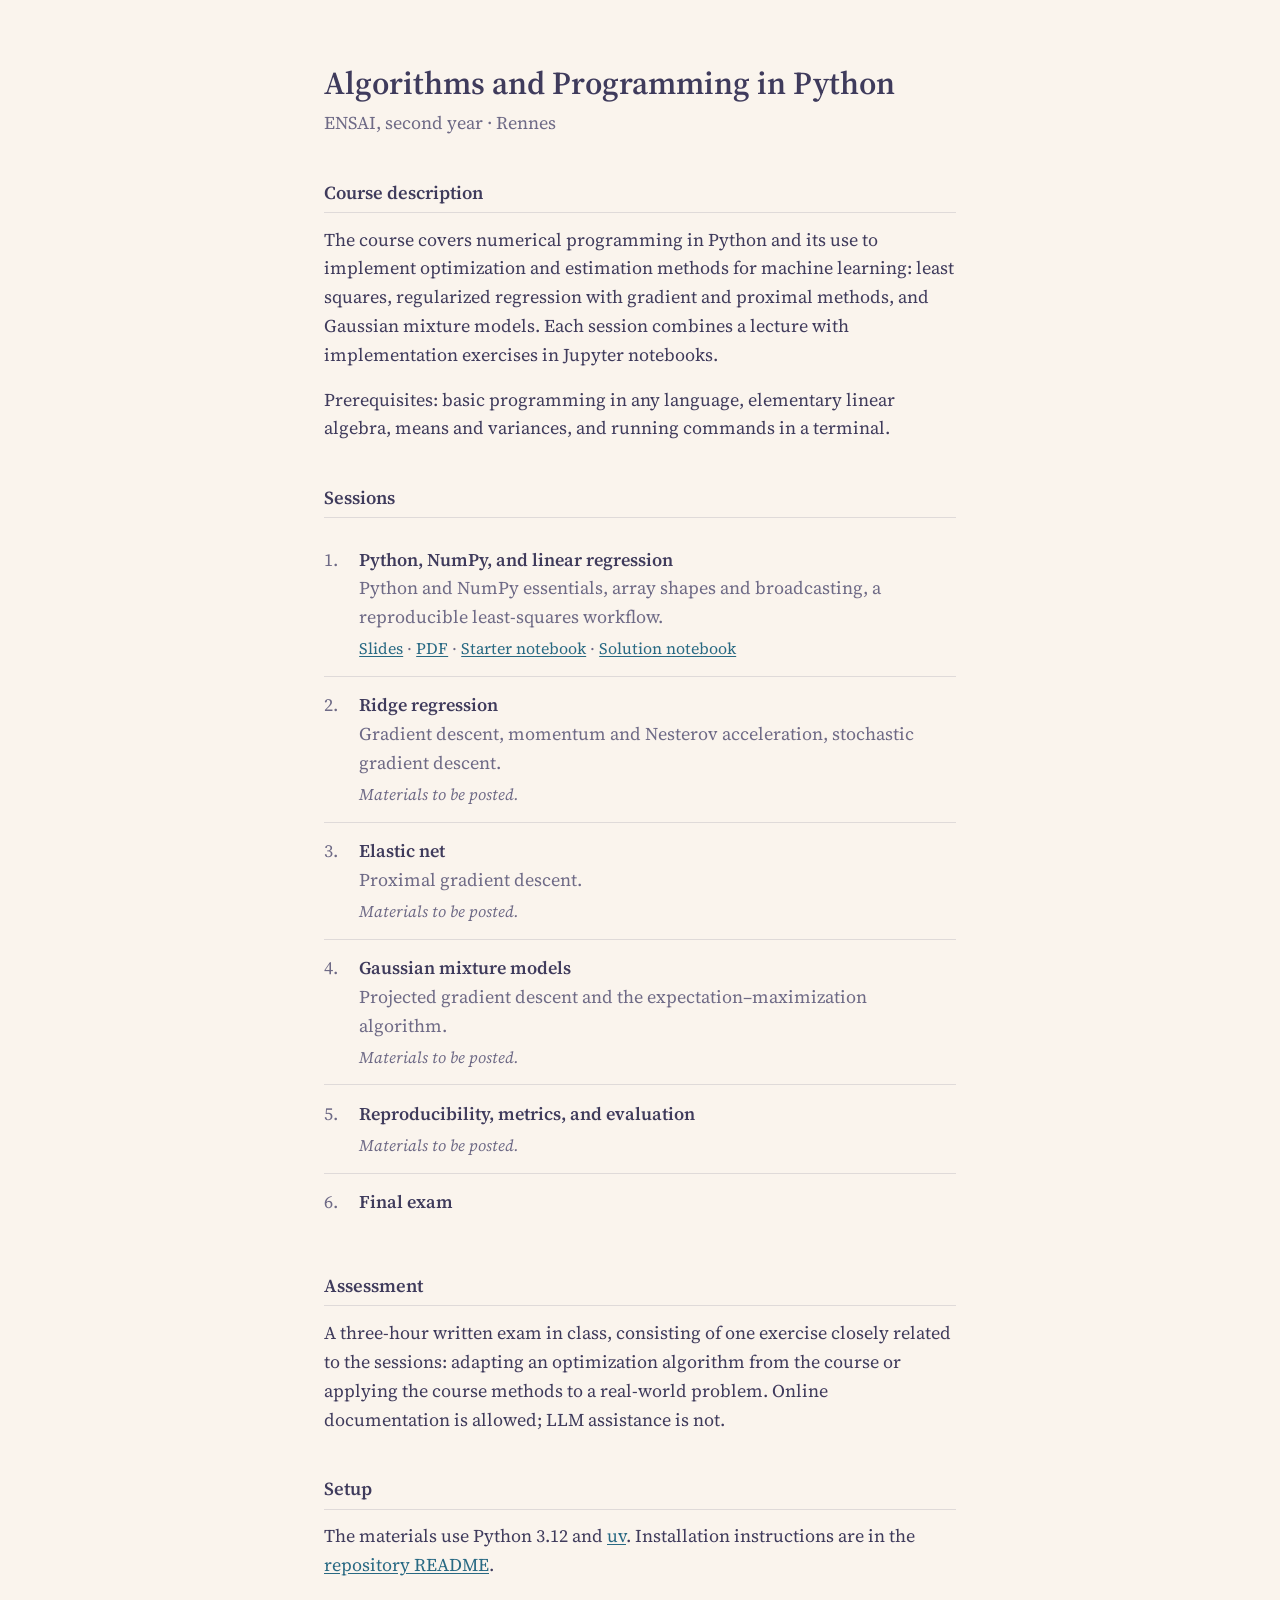
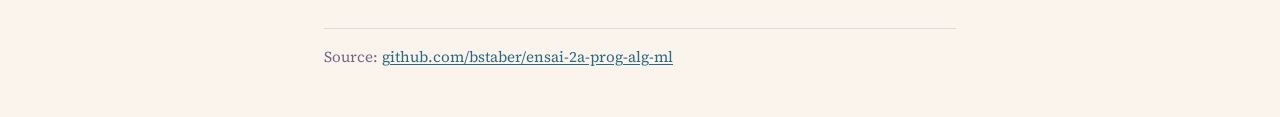
==== commit 25d5758a: "refactor(site): simplify landing page to a plain course page Drop the hero, animations, illustration" ====
--- a/site/index.html
+++ b/site/index.html
@@ -3,575 +3,116 @@
 <head>
 <meta charset="utf-8">
 <meta name="viewport" content="width=device-width, initial-scale=1">
-<title>Algorithms &amp; Programming in Python · ENSAI</title>
-<meta name="description" content="Course home for Algorithms and Programming in Python, second year at ENSAI: slides, notebooks, and the session roadmap from linear regression to Gaussian mixtures.">
+<title>Algorithms and Programming in Python · ENSAI</title>
+<meta name="description" content="Course page for Algorithms and Programming in Python, second year at ENSAI: sessions, materials, and assessment.">
 <link rel="preconnect" href="https://fonts.googleapis.com">
 <link rel="preconnect" href="https://fonts.gstatic.com" crossorigin>
-<link href="https://fonts.googleapis.com/css2?family=Fraunces:ital,opsz,wght,SOFT@0,9..144,300..800,50;1,9..144,300..800,50&family=IBM+Plex+Mono:wght@400;500&family=IBM+Plex+Sans:wght@400;500;600&display=swap" rel="stylesheet">
+<link href="https://fonts.googleapis.com/css2?family=Source+Serif+4:ital,opsz,wght@0,8..60,400;0,8..60,600;1,8..60,400&display=swap" rel="stylesheet">
 <style>
-/* Rosé Pine (dark) with Rosé Pine Dawn for light mode, matching the slide theme. */
 :root {
-  --base: #191724; --surface: #1f1d2e; --overlay: #26233a;
-  --muted: #6e6a86; --subtle: #908caa; --text: #e0def4;
-  --love: #eb6f92; --gold: #f6c177; --rose: #ebbcba;
-  --pine: #6eabc2; --foam: #9ccfd8; --iris: #c4a7e7;
-  --hl-low: #21202e; --hl-med: #403d52; --hl-high: #524f67;
-  --grid: rgba(224, 222, 244, 0.07);
-  --glow: rgba(196, 167, 231, 0.13);
-  --shadow: 0 1px 0 rgba(255, 255, 255, 0.03) inset, 0 18px 40px -24px rgba(0, 0, 0, 0.7);
-  color-scheme: dark;
+  --bg: #faf4ed; --text: #3f3b5c; --muted: #6e6a86; --rule: #dfdad9; --link: #286983;
+  color-scheme: light;
 }
-@media (prefers-color-scheme: light) {
-  :root {
-    --base: #faf4ed; --surface: #fffaf3; --overlay: #f2e9e1;
-    --muted: #9893a5; --subtle: #797593; --text: #575279;
-    --love: #b4637a; --gold: #ea9d34; --rose: #d7827e;
-    --pine: #286983; --foam: #56949f; --iris: #907aa9;
-    --hl-low: #f4ede8; --hl-med: #dfdad9; --hl-high: #cecacd;
-    --grid: rgba(87, 82, 121, 0.09);
-    --glow: rgba(144, 122, 169, 0.12);
-    --shadow: 0 18px 40px -26px rgba(87, 82, 121, 0.45);
-    color-scheme: light;
-  }
+@media (prefers-color-scheme: dark) {
+  :root { --bg: #191724; --text: #e0def4; --muted: #908caa; --rule: #403d52; --link: #9ccfd8; color-scheme: dark; }
 }
+* { box-sizing: border-box; }
+body {
+  margin: 0; background: var(--bg); color: var(--text);
+  font: 400 1.125rem/1.6 "Source Serif 4", Georgia, serif;
+}
+main { max-width: 42rem; margin: 0 auto; padding: 4rem 1.25rem 3rem; }
+h1 { font-size: 2rem; font-weight: 600; line-height: 1.2; margin: 0 0 0.4rem; }
+.affiliation { color: var(--muted); margin: 0 0 2.5rem; }
+h2 {
+  font-size: 1.15rem; font-weight: 600; margin: 2.5rem 0 0.8rem;
+  padding-bottom: 0.3rem; border-bottom: 1px solid var(--rule);
+}
+p { margin: 0 0 1rem; }
+a { color: var(--link); text-underline-offset: 2px; }
+a:focus-visible { outline: 2px solid var(--link); outline-offset: 2px; }
+ul { margin: 0 0 1rem; padding-left: 1.3rem; }
+li { margin: 0.2rem 0; }
 
-*, *::before, *::after { box-sizing: border-box; }
-html { -webkit-text-size-adjust: 100%; }
-body {
-  margin: 0;
-  background-color: var(--base);
-  background-image:
-    radial-gradient(60rem 36rem at 85% -10%, var(--glow), transparent 70%),
-    radial-gradient(circle at 1px 1px, var(--grid) 1px, transparent 1.6px);
-  background-size: auto, 22px 22px;
-  color: var(--text);
-  font: 400 1.0625rem/1.65 "IBM Plex Sans", ui-sans-serif, sans-serif;
-  min-height: 100vh;
-}
-a { color: inherit; }
-.wrap { width: min(72rem, 100% - 2.5rem); margin-inline: auto; }
+.sessions { list-style: none; padding: 0; margin: 0; }
+.sessions > li { display: grid; grid-template-columns: 2.2rem 1fr; padding: 0.9rem 0; border-bottom: 1px solid var(--rule); margin: 0; }
+.sessions > li:last-child { border-bottom: 0; }
+.num { color: var(--muted); font-variant-numeric: tabular-nums; }
+.title { font-weight: 600; }
+.topics { color: var(--muted); }
+.materials { font-size: 1rem; margin-top: 0.25rem; color: var(--muted); }
+.pending { font-size: 1rem; font-style: italic; color: var(--muted); margin-top: 0.25rem; }
 
-/* ---------- masthead ---------- */
-.masthead {
-  display: flex; justify-content: space-between; align-items: center; gap: 1rem;
-  padding: 1.4rem 0; border-bottom: 1px solid var(--hl-med);
-  font: 500 0.78rem/1 "IBM Plex Mono", ui-monospace, monospace;
-  letter-spacing: 0.08em; text-transform: uppercase; color: var(--subtle);
-}
-.masthead a { text-decoration: none; }
-.masthead a:hover { color: var(--iris); }
-
-/* ---------- hero ---------- */
-.hero {
-  display: grid; grid-template-columns: 1.05fr 1fr; gap: clamp(1.5rem, 4vw, 4rem);
-  align-items: center; padding: clamp(2.5rem, 7vw, 5.5rem) 0 clamp(2rem, 5vw, 4rem);
-}
-.eyebrow {
-  font: 500 0.8rem/1.4 "IBM Plex Mono", ui-monospace, monospace;
-  color: var(--foam); letter-spacing: 0.04em; margin: 0 0 1.1rem;
-}
-h1 {
-  font-family: "Fraunces", Georgia, serif; font-optical-sizing: auto;
-  font-weight: 650; font-variation-settings: "SOFT" 50;
-  font-size: clamp(2.6rem, 6.4vw, 4.6rem); line-height: 0.98; letter-spacing: -0.025em;
-  margin: 0 0 1.4rem; color: var(--text);
-}
-h1 em { font-style: italic; font-weight: 420; color: var(--rose); }
-.lede { font-size: 1.15rem; color: var(--subtle); max-width: 34rem; margin: 0 0 2rem; }
-.lede strong { color: var(--text); font-weight: 500; }
-
-.actions { display: flex; flex-wrap: wrap; gap: 0.7rem; }
-.btn {
-  display: inline-flex; align-items: center; gap: 0.55rem;
-  padding: 0.72rem 1.1rem; border-radius: 0.6rem; text-decoration: none;
-  font: 500 0.95rem/1 "IBM Plex Sans", sans-serif;
-  border: 1px solid var(--hl-high); background: var(--surface); color: var(--text);
-  transition: transform 160ms ease, border-color 160ms ease, background 160ms ease;
-}
-.btn:hover { transform: translateY(-2px); border-color: var(--iris); }
-.btn:focus-visible, .links a:focus-visible, .masthead a:focus-visible, footer a:focus-visible {
-  outline: 2px solid var(--gold); outline-offset: 3px;
-}
-.btn.primary { background: var(--iris); border-color: var(--iris); color: var(--base); }
-.btn.primary:hover { background: var(--rose); border-color: var(--rose); }
-.btn svg { width: 1.05em; height: 1.05em; flex: none; }
-
-.figure {
-  position: relative; margin: 0; border-radius: 1.1rem; padding: 0.6rem;
-  background: linear-gradient(160deg, var(--surface), var(--hl-low));
-  border: 1px solid var(--hl-med); box-shadow: var(--shadow);
-}
-.figure svg { display: block; width: 100%; height: auto; }
-.figure figcaption {
-  position: absolute; left: 1.2rem; bottom: 1rem;
-  font: 400 0.75rem/1.3 "IBM Plex Mono", monospace; color: var(--subtle);
-}
-.figure figcaption b { color: var(--gold); font-weight: 500; }
-
-/* hero animation: points appear, the fit draws, residuals drop in */
-.hero-svg .pt { fill: var(--foam); opacity: 0; animation: pop 420ms ease-out forwards; animation-delay: calc(var(--i) * 45ms + 150ms); }
-.hero-svg .fit { stroke: var(--rose); stroke-width: 3.2; stroke-linecap: round; stroke-dasharray: 640; stroke-dashoffset: 640; animation: draw 1100ms cubic-bezier(.6, 0, .2, 1) 1.5s forwards; }
-.hero-svg .resid { stroke: var(--gold); stroke-width: 1.4; opacity: 0; stroke-dasharray: 3 3; animation: fade 400ms ease forwards; animation-delay: calc(var(--i) * 30ms + 2.6s); }
-.hero-svg .grid line { stroke: var(--hl-med); stroke-width: 1; }
-.hero-svg .label { fill: var(--subtle); font: 400 13px "IBM Plex Mono", monospace; }
-@keyframes pop { from { opacity: 0; transform: translateY(6px); } to { opacity: 1; transform: none; } }
-@keyframes draw { to { stroke-dashoffset: 0; } }
-@keyframes fade { to { opacity: 0.75; } }
-
-/* ---------- roadmap ---------- */
-.section-head {
-  display: flex; align-items: baseline; justify-content: space-between; gap: 1rem; flex-wrap: wrap;
-  border-top: 1px solid var(--hl-med); padding-top: 2rem; margin-top: 1rem;
-}
-h2 {
-  font-family: "Fraunces", Georgia, serif; font-weight: 600; font-variation-settings: "SOFT" 50;
-  font-size: clamp(1.8rem, 3.6vw, 2.5rem); letter-spacing: -0.015em; margin: 0;
-}
-.section-head p { margin: 0; color: var(--subtle); font-size: 0.98rem; }
-
-.sessions {
-  list-style: none; padding: 0; margin: 2rem 0 0;
-  display: grid; grid-template-columns: repeat(3, minmax(0, 1fr)); gap: 1.25rem;
-}
-.card {
-  position: relative; display: flex; flex-direction: column;
-  background: var(--surface); border: 1px solid var(--hl-med); border-radius: 1rem;
-  padding: 1.3rem 1.3rem 1.25rem; box-shadow: var(--shadow); overflow: hidden;
-  opacity: 0; animation: rise 600ms cubic-bezier(.2, .7, .2, 1) forwards;
-  animation-delay: calc(var(--n) * 90ms + 300ms);
-  transition: transform 220ms ease, border-color 220ms ease;
-}
-.card:hover { transform: translateY(-4px); border-color: var(--hl-high); }
-.card.current { border-color: color-mix(in srgb, var(--iris) 60%, var(--hl-med)); }
-.card.current::before {
-  content: ""; position: absolute; inset: 0 0 auto; height: 3px;
-  background: linear-gradient(90deg, var(--iris), var(--rose), var(--gold));
-}
-@keyframes rise { from { opacity: 0; transform: translateY(14px); } to { opacity: 1; transform: none; } }
-
-.card-top { display: flex; justify-content: space-between; align-items: flex-start; gap: 0.5rem; }
-.num {
-  font-family: "Fraunces", Georgia, serif; font-weight: 300; font-style: italic;
-  font-size: 3.1rem; line-height: 0.85; color: var(--hl-high); letter-spacing: -0.04em;
-}
-.card.current .num { color: var(--iris); }
-.status {
-  font: 500 0.68rem/1 "IBM Plex Mono", monospace; text-transform: uppercase; letter-spacing: 0.09em;
-  padding: 0.38rem 0.55rem; border-radius: 999px; border: 1px solid var(--hl-high); color: var(--subtle);
-  white-space: nowrap;
-}
-.status.live { color: var(--base); background: var(--foam); border-color: var(--foam); }
-
-.illus { margin: 0.9rem -0.3rem 0.6rem; aspect-ratio: 3 / 2; }
-.illus svg { width: 100%; height: 100%; display: block; overflow: hidden; }
-.card h3 {
-  font-family: "Fraunces", Georgia, serif; font-weight: 600; font-variation-settings: "SOFT" 50;
-  font-size: 1.32rem; line-height: 1.2; letter-spacing: -0.01em; margin: 0 0 0.45rem;
-}
-.card p { margin: 0 0 0.9rem; color: var(--subtle); font-size: 0.95rem; line-height: 1.55; }
-.tags { list-style: none; padding: 0; margin: auto 0 0; display: flex; flex-wrap: wrap; gap: 0.35rem; }
-.tags li {
-  font: 400 0.72rem/1 "IBM Plex Mono", monospace; color: var(--subtle);
-  background: var(--overlay); border-radius: 0.35rem; padding: 0.34rem 0.45rem;
-}
-.links { display: flex; flex-wrap: wrap; gap: 0.4rem 1rem; margin-top: 1rem; padding-top: 0.9rem; border-top: 1px dashed var(--hl-med); }
-.links a {
-  font: 500 0.85rem/1.3 "IBM Plex Sans", sans-serif; color: var(--iris);
-  text-decoration: underline; text-decoration-thickness: 1px; text-underline-offset: 3px;
-}
-.links a:hover { color: var(--rose); }
-
-/* illustration ink, theme-aware */
-.illus .axis { stroke: var(--hl-high); stroke-width: 1; }
-.illus .ink-faint { fill: none; stroke: var(--hl-high); stroke-width: 1.1; }
-.illus .ink-ball { fill: color-mix(in srgb, var(--pine) 22%, transparent); stroke: var(--pine); stroke-width: 1.6; }
-.illus .ink-accent { stroke: var(--rose); }
-.illus .thick { stroke-width: 2.6; stroke-linecap: round; }
-.illus .dot { fill: var(--foam); }
-.illus .star { fill: var(--gold); stroke: var(--surface); stroke-width: 1.5; }
-.illus .path-a { fill: none; stroke: var(--love); stroke-width: 1.8; stroke-linejoin: round; }
-.illus .path-b { fill: none; stroke: var(--foam); stroke-width: 1.8; stroke-linejoin: round; }
-.illus .fill { stroke: none; opacity: 0.85; }
-.illus .ring { fill: none; stroke-width: 1.4; }
-.illus .ring + .ring { stroke-dasharray: 3 3; }
-.illus .c-a { fill: var(--iris); stroke: var(--iris); }
-.illus .c-b { fill: var(--foam); stroke: var(--foam); }
-.illus .c-c { fill: var(--gold); stroke: var(--gold); }
-.illus .ring.c-a, .illus .ring.c-b, .illus .ring.c-c { fill: none; }
-.illus .fold { fill: var(--hl-med); }
-.illus .fold-val { fill: var(--love); }
-.illus .key { font: 400 9px "IBM Plex Mono", monospace; fill: var(--subtle); }
-.illus .paper { fill: var(--overlay); stroke: var(--hl-high); stroke-width: 1.2; }
-.illus .rule { stroke: var(--hl-high); stroke-width: 2; stroke-linecap: round; }
-.illus .check { fill: none; stroke: var(--foam); stroke-width: 4; stroke-linecap: round; stroke-linejoin: round; }
-.illus .clock { fill: var(--surface); stroke: var(--gold); stroke-width: 2; }
-.illus .hand { stroke: var(--gold); stroke-width: 2; stroke-linecap: round; }
-
-/* ---------- footer ---------- */
-footer {
-  margin-top: 4rem; padding: 1.6rem 0 2.4rem; border-top: 1px solid var(--hl-med);
-  display: flex; justify-content: space-between; gap: 1rem; flex-wrap: wrap;
-  color: var(--subtle); font-size: 0.88rem;
-}
-footer a { color: var(--iris); }
-.sr-only { position: absolute; width: 1px; height: 1px; overflow: hidden; clip: rect(0 0 0 0); white-space: nowrap; }
-
-@media (max-width: 62rem) {
-  .sessions { grid-template-columns: repeat(2, minmax(0, 1fr)); }
-}
-@media (max-width: 46rem) {
-  .hero { grid-template-columns: 1fr; }
-  .sessions { grid-template-columns: 1fr; }
-  .masthead .wide { display: none; }
-}
-@media (prefers-reduced-motion: reduce) {
-  *, *::before, *::after { animation: none !important; transition: none !important; }
-  .card, .hero-svg .pt { opacity: 1; }
-  .hero-svg .fit { stroke-dashoffset: 0; }
-  .hero-svg .resid { opacity: 0.75; }
-}
+footer { overflow-wrap: anywhere; margin-top: 3rem; padding-top: 1rem; border-top: 1px solid var(--rule); color: var(--muted); font-size: 0.95rem; }
 </style>
 </head>
 <body>
-<div class="wrap">
-  <header class="masthead">
-    <span>ENSAI <span aria-hidden="true">·</span> 2nd year<span class="wide"> <span aria-hidden="true">·</span> Rennes</span></span>
-    <a href="https://github.com/bstaber/ensai-2a-prog-alg-ml">Source on GitHub ↗</a>
-  </header>
+<main>
+  <h1>Algorithms and Programming in Python</h1>
+  <p class="affiliation">ENSAI, second year · Rennes</p>
 
-  <main>
-    <section class="hero" aria-labelledby="title">
+  <h2>Course description</h2>
+  <p>The course covers numerical programming in Python and its use to implement optimization and estimation methods for machine learning: least squares, regularized regression with gradient and proximal methods, and Gaussian mixture models. Each session combines a lecture with implementation exercises in Jupyter notebooks.</p>
+  <p>Prerequisites: basic programming in any language, elementary linear algebra, means and variances, and running commands in a terminal.</p>
+
+  <h2>Sessions</h2>
+  <ol class="sessions">
+    <li>
+      <span class="num">1.</span>
       <div>
-        <p class="eyebrow">Algorithms &amp; Programming in Python</p>
-        <h1 id="title">From <em>arrays</em> to algorithms for machine learning</h1>
-        <p class="lede">Write numerical Python you can trust: <strong>vectorized</strong>, <strong>reproducible</strong>, and <strong>verified</strong>, then use it to implement the optimization and estimation methods behind modern ML.</p>
-        <div class="actions">
-          <a class="btn primary" href="docs/session01.html">
-            <svg viewBox="0 0 24 24" fill="none" stroke="currentColor" stroke-width="2" aria-hidden="true"><rect x="3" y="4" width="18" height="13" rx="2"/><path d="M8 21h8M12 17v4"/></svg>
-            Session 1 slides
-          </a>
-          <a class="btn" href="docs/session01.pdf">
-            <svg viewBox="0 0 24 24" fill="none" stroke="currentColor" stroke-width="2" aria-hidden="true"><path d="M14 3H6a2 2 0 0 0-2 2v14a2 2 0 0 0 2 2h12a2 2 0 0 0 2-2V9z"/><path d="M14 3v6h6M12 12v6M9 15l3 3 3-3"/></svg>
-            PDF
-          </a>
-          <a class="btn" href="https://github.com/bstaber/ensai-2a-prog-alg-ml/blob/main/notebooks/session01_starter.ipynb">
-            <svg viewBox="0 0 24 24" fill="none" stroke="currentColor" stroke-width="2" aria-hidden="true"><path d="M4 4h12a4 4 0 0 1 4 4v12H8a4 4 0 0 1-4-4z"/><path d="M8 9h8M8 13h5"/></svg>
-            Starter notebook
-          </a>
+        <div class="title">Python, NumPy, and linear regression</div>
+        <div class="topics">Python and NumPy essentials, array shapes and broadcasting, a reproducible least-squares workflow.</div>
+        <div class="materials">
+          <a href="docs/session01.html">Slides</a> · <a href="docs/session01.pdf">PDF</a> · <a href="https://github.com/bstaber/ensai-2a-prog-alg-ml/blob/main/notebooks/session01_starter.ipynb">Starter notebook</a> · <a href="https://github.com/bstaber/ensai-2a-prog-alg-ml/blob/main/notebooks/session01_solution.ipynb">Solution notebook</a>
         </div>
       </div>
+    </li>
+    <li>
+      <span class="num">2.</span>
+      <div>
+        <div class="title">Ridge regression</div>
+        <div class="topics">Gradient descent, momentum and Nesterov acceleration, stochastic gradient descent.</div>
+        <div class="pending">Materials to be posted.</div>
+      </div>
+    </li>
+    <li>
+      <span class="num">3.</span>
+      <div>
+        <div class="title">Elastic net</div>
+        <div class="topics">Proximal gradient descent.</div>
+        <div class="pending">Materials to be posted.</div>
+      </div>
+    </li>
+    <li>
+      <span class="num">4.</span>
+      <div>
+        <div class="title">Gaussian mixture models</div>
+        <div class="topics">Projected gradient descent and the expectation–maximization algorithm.</div>
+        <div class="pending">Materials to be posted.</div>
+      </div>
+    </li>
+    <li>
+      <span class="num">5.</span>
+      <div>
+        <div class="title">Reproducibility, metrics, and evaluation</div>
+        <div class="pending">Materials to be posted.</div>
+      </div>
+    </li>
+    <li>
+      <span class="num">6.</span>
+      <div>
+        <div class="title">Final exam</div>
+      </div>
+    </li>
+  </ol>
 
-      <figure class="figure">
-        <svg class="hero-svg" viewBox="0 0 520 360" role="img" aria-labelledby="hero-desc">
-          <desc id="hero-desc">Scatter plot of noisy data with a fitted regression line and dashed residuals.</desc>
-          <g class="grid" aria-hidden="true">
-            <line x1="34" y1="326" x2="494" y2="326"/><line x1="34" y1="34" x2="34" y2="326"/>
-          </g>
-          
-<line class="resid" style="--i:0" x1="47.0" y1="319.3" x2="47.0" y2="294.7"/>
-<line class="resid" style="--i:1" x1="65.8" y1="281.9" x2="65.8" y2="285.0"/>
-<line class="resid" style="--i:2" x1="92.1" y1="252.9" x2="92.1" y2="271.4"/>
-<line class="resid" style="--i:3" x1="92.7" y1="273.3" x2="92.7" y2="271.1"/>
-<line class="resid" style="--i:4" x1="96.4" y1="280.7" x2="96.4" y2="269.2"/>
-<line class="resid" style="--i:5" x1="100.9" y1="257.9" x2="100.9" y2="266.9"/>
-<line class="resid" style="--i:6" x1="126.4" y1="238.9" x2="126.4" y2="253.7"/>
-<line class="resid" style="--i:7" x1="140.4" y1="250.4" x2="140.4" y2="246.5"/>
-<line class="resid" style="--i:8" x1="158.4" y1="225.9" x2="158.4" y2="237.1"/>
-<line class="resid" style="--i:9" x1="193.7" y1="199.0" x2="193.7" y2="218.9"/>
-<line class="resid" style="--i:10" x1="200.8" y1="218.2" x2="200.8" y2="215.2"/>
-<line class="resid" style="--i:11" x1="252.6" y1="203.1" x2="252.6" y2="188.5"/>
-<line class="resid" style="--i:12" x1="259.7" y1="178.4" x2="259.7" y2="184.8"/>
-<line class="resid" style="--i:13" x1="265.1" y1="177.4" x2="265.1" y2="182.0"/>
-<line class="resid" style="--i:14" x1="265.6" y1="161.7" x2="265.6" y2="181.7"/>
-<line class="resid" style="--i:15" x1="282.2" y1="196.8" x2="282.2" y2="173.2"/>
-<line class="resid" style="--i:16" x1="284.3" y1="184.4" x2="284.3" y2="172.1"/>
-<line class="resid" style="--i:17" x1="301.4" y1="179.0" x2="301.4" y2="163.2"/>
-<line class="resid" style="--i:18" x1="305.9" y1="193.1" x2="305.9" y2="160.9"/>
-<line class="resid" style="--i:19" x1="315.1" y1="154.5" x2="315.1" y2="156.2"/>
-<line class="resid" style="--i:20" x1="333.6" y1="137.8" x2="333.6" y2="146.6"/>
-<line class="resid" style="--i:21" x1="337.0" y1="159.2" x2="337.0" y2="144.8"/>
-<line class="resid" style="--i:22" x1="390.2" y1="93.6" x2="390.2" y2="117.3"/>
-<line class="resid" style="--i:23" x1="396.6" y1="100.6" x2="396.6" y2="114.0"/>
-<line class="resid" style="--i:24" x1="403.2" y1="100.9" x2="403.2" y2="110.6"/>
-<line class="resid" style="--i:25" x1="453.6" y1="79.5" x2="453.6" y2="84.6"/>
-<line class="resid" style="--i:26" x1="462.6" y1="64.8" x2="462.6" y2="79.9"/>
-<line class="resid" style="--i:27" x1="477.4" y1="99.2" x2="477.4" y2="72.3"/>
-<line class="fit" x1="34.0" y1="301.4" x2="486.0" y2="67.8"/>
-<circle class="pt" style="--i:0" cx="47.0" cy="319.3" r="5"/>
-<circle class="pt" style="--i:1" cx="65.8" cy="281.9" r="5"/>
-<circle class="pt" style="--i:2" cx="92.1" cy="252.9" r="5"/>
-<circle class="pt" style="--i:3" cx="92.7" cy="273.3" r="5"/>
-<circle class="pt" style="--i:4" cx="96.4" cy="280.7" r="5"/>
-<circle class="pt" style="--i:5" cx="100.9" cy="257.9" r="5"/>
-<circle class="pt" style="--i:6" cx="126.4" cy="238.9" r="5"/>
-<circle class="pt" style="--i:7" cx="140.4" cy="250.4" r="5"/>
-<circle class="pt" style="--i:8" cx="158.4" cy="225.9" r="5"/>
-<circle class="pt" style="--i:9" cx="193.7" cy="199.0" r="5"/>
-<circle class="pt" style="--i:10" cx="200.8" cy="218.2" r="5"/>
-<circle class="pt" style="--i:11" cx="252.6" cy="203.1" r="5"/>
-<circle class="pt" style="--i:12" cx="259.7" cy="178.4" r="5"/>
-<circle class="pt" style="--i:13" cx="265.1" cy="177.4" r="5"/>
-<circle class="pt" style="--i:14" cx="265.6" cy="161.7" r="5"/>
-<circle class="pt" style="--i:15" cx="282.2" cy="196.8" r="5"/>
-<circle class="pt" style="--i:16" cx="284.3" cy="184.4" r="5"/>
-<circle class="pt" style="--i:17" cx="301.4" cy="179.0" r="5"/>
-<circle class="pt" style="--i:18" cx="305.9" cy="193.1" r="5"/>
-<circle class="pt" style="--i:19" cx="315.1" cy="154.5" r="5"/>
-<circle class="pt" style="--i:20" cx="333.6" cy="137.8" r="5"/>
-<circle class="pt" style="--i:21" cx="337.0" cy="159.2" r="5"/>
-<circle class="pt" style="--i:22" cx="390.2" cy="93.6" r="5"/>
-<circle class="pt" style="--i:23" cx="396.6" cy="100.6" r="5"/>
-<circle class="pt" style="--i:24" cx="403.2" cy="100.9" r="5"/>
-<circle class="pt" style="--i:25" cx="453.6" cy="79.5" r="5"/>
-<circle class="pt" style="--i:26" cx="462.6" cy="64.8" r="5"/>
-<circle class="pt" style="--i:27" cx="477.4" cy="99.2" r="5"/>
+  <h2>Assessment</h2>
+  <p>A three-hour written exam in class, consisting of one exercise closely related to the sessions: adapting an optimization algorithm from the course or applying the course methods to a real-world problem. Online documentation is allowed; LLM assistance is not.</p>
 
-        </svg>
-        <figcaption><b>ŷ = b + a·x</b> · fit → predict → evaluate</figcaption>
-      </figure>
-    </section>
+  <h2>Setup</h2>
+  <p>The materials use Python 3.12 and <a href="https://docs.astral.sh/uv/">uv</a>. Installation instructions are in the <a href="https://github.com/bstaber/ensai-2a-prog-alg-ml#setup-before-class">repository README</a>.</p>
 
-    <section aria-labelledby="roadmap">
-      <div class="section-head">
-        <h2 id="roadmap">Course roadmap</h2>
-        <p>Six three-hour sessions · materials appear as each session opens.</p>
-      </div>
-
-      <ol class="sessions">
-        <li class="card current" style="--n:0">
-          <div class="card-top"><span class="num" aria-hidden="true">01</span><span class="status live">Available</span></div>
-          <div class="illus">
-            <svg viewBox="0 0 240 160" role="img" aria-label="Data points with a least-squares line and residuals">
-<line class="ink-faint" x1="35.5" y1="118.3" x2="35.5" y2="118.8" stroke-dasharray="2 3"/>
-<line class="ink-faint" x1="41.2" y1="111.9" x2="41.2" y2="116.1" stroke-dasharray="2 3"/>
-<line class="ink-faint" x1="66.3" y1="107.2" x2="66.3" y2="104.6" stroke-dasharray="2 3"/>
-<line class="ink-faint" x1="105.8" y1="84.4" x2="105.8" y2="86.5" stroke-dasharray="2 3"/>
-<line class="ink-faint" x1="115.7" y1="85.4" x2="115.7" y2="82.0" stroke-dasharray="2 3"/>
-<line class="ink-faint" x1="136.8" y1="59.0" x2="136.8" y2="72.4" stroke-dasharray="2 3"/>
-<line class="ink-faint" x1="167.9" y1="61.1" x2="167.9" y2="58.1" stroke-dasharray="2 3"/>
-<line class="ink-faint" x1="181.5" y1="59.6" x2="181.5" y2="51.9" stroke-dasharray="2 3"/>
-<line class="ink-accent thick" x1="18.0" y1="126.8" x2="222.0" y2="33.3"/>
-<circle class="dot" cx="35.5" cy="118.3" r="3.2"/>
-<circle class="dot" cx="37.2" cy="123.1" r="3.2"/>
-<circle class="dot" cx="41.2" cy="111.9" r="3.2"/>
-<circle class="dot" cx="50.6" cy="116.4" r="3.2"/>
-<circle class="dot" cx="66.3" cy="107.2" r="3.2"/>
-<circle class="dot" cx="97.8" cy="80.5" r="3.2"/>
-<circle class="dot" cx="105.8" cy="84.4" r="3.2"/>
-<circle class="dot" cx="106.4" cy="92.3" r="3.2"/>
-<circle class="dot" cx="115.7" cy="85.4" r="3.2"/>
-<circle class="dot" cx="123.4" cy="76.1" r="3.2"/>
-<circle class="dot" cx="136.8" cy="59.0" r="3.2"/>
-<circle class="dot" cx="137.7" cy="75.6" r="3.2"/>
-<circle class="dot" cx="167.9" cy="61.1" r="3.2"/>
-<circle class="dot" cx="168.5" cy="51.1" r="3.2"/>
-<circle class="dot" cx="181.5" cy="59.6" r="3.2"/>
-<circle class="dot" cx="213.1" cy="40.0" r="3.2"/>
-</svg>
-          </div>
-          <h3><span class="sr-only">Session 1: </span>Python, NumPy &amp; linear regression</h3>
-          <p>Shapes, axes, and broadcasting, then one complete fit–predict–evaluate workflow, checked against <code>lstsq</code>.</p>
-          <ul class="tags"><li>numpy</li><li>broadcasting</li><li>least squares</li></ul>
-          <div class="links">
-            <a href="docs/session01.html">Slides</a>
-            <a href="docs/session01.pdf">PDF</a>
-            <a href="https://github.com/bstaber/ensai-2a-prog-alg-ml/blob/main/notebooks/session01_starter.ipynb">Starter notebook</a>
-            <a href="https://github.com/bstaber/ensai-2a-prog-alg-ml/blob/main/notebooks/session01_solution.ipynb">Solution</a>
-          </div>
-        </li>
-
-        <li class="card" style="--n:1">
-          <div class="card-top"><span class="num" aria-hidden="true">02</span><span class="status">Coming soon</span></div>
-          <div class="illus">
-            <svg viewBox="0 0 240 160" role="img" aria-label="Elliptical loss contours with an L2 ball; plain gradient descent zigzags while momentum takes a smoother path to the ridge solution">
-<line class="axis" x1="8" y1="136" x2="232" y2="136"/><line class="axis" x1="40" y1="6" x2="40" y2="154"/>
-<path class="ink-faint" d="M183.0,76.2 L183.0,75.9 L182.9,75.6 L182.8,75.3 L182.7,75.0 L182.5,74.7 L182.4,74.4 L182.1,74.1 L181.9,73.8 L181.6,73.5 L181.2,73.3 L180.9,73.0 L180.5,72.8 L180.1,72.5 L179.6,72.3 L179.1,72.1 L178.6,71.9 L178.1,71.7 L177.6,71.5 L177.0,71.3 L176.4,71.1 L175.8,71.0 L175.2,70.9 L174.5,70.8 L173.9,70.7 L173.2,70.6 L172.6,70.5 L171.9,70.4 L171.2,70.4 L170.5,70.4 L169.8,70.4 L169.1,70.4 L168.5,70.4 L167.8,70.5 L167.1,70.5 L166.4,70.6 L165.8,70.7 L165.1,70.8 L164.5,70.9 L163.9,71.1 L163.3,71.2 L162.7,71.4 L162.2,71.6 L161.6,71.8 L161.1,72.0 L160.6,72.2 L160.2,72.4 L159.7,72.6 L159.3,72.9 L158.9,73.1 L158.6,73.4 L158.3,73.7 L158.0,74.0 L157.8,74.2 L157.5,74.5 L157.4,74.8 L157.2,75.1 L157.1,75.4 L157.0,75.7 L157.0,76.0 L157.0,76.4 L157.0,76.7 L157.1,77.0 L157.2,77.3 L157.4,77.6 L157.5,77.9 L157.8,78.2 L158.0,78.4 L158.3,78.7 L158.6,79.0 L158.9,79.3 L159.3,79.5 L159.7,79.8 L160.2,80.0 L160.6,80.2 L161.1,80.4 L161.6,80.6 L162.2,80.8 L162.7,81.0 L163.3,81.2 L163.9,81.3 L164.5,81.5 L165.1,81.6 L165.8,81.7 L166.4,81.8 L167.1,81.9 L167.8,81.9 L168.5,82.0 L169.1,82.0 L169.8,82.0 L170.5,82.0 L171.2,82.0 L171.9,82.0 L172.6,81.9 L173.2,81.8 L173.9,81.7 L174.5,81.6 L175.2,81.5 L175.8,81.4 L176.4,81.3 L177.0,81.1 L177.6,80.9 L178.1,80.7 L178.6,80.5 L179.1,80.3 L179.6,80.1 L180.1,79.9 L180.5,79.6 L180.9,79.4 L181.2,79.1 L181.6,78.9 L181.9,78.6 L182.1,78.3 L182.4,78.0 L182.5,77.7 L182.7,77.4 L182.8,77.1 L182.9,76.8 L183.0,76.5 L183.0,76.2 Z"/>
-<path class="ink-faint" d="M196.0,76.2 L196.0,75.6 L195.9,75.0 L195.7,74.4 L195.4,73.8 L195.1,73.2 L194.7,72.6 L194.2,72.0 L193.7,71.4 L193.1,70.9 L192.5,70.3 L191.7,69.8 L191.0,69.3 L190.1,68.8 L189.2,68.4 L188.3,67.9 L187.3,67.5 L186.2,67.1 L185.1,66.7 L184.0,66.4 L182.8,66.1 L181.6,65.8 L180.3,65.5 L179.1,65.3 L177.8,65.1 L176.5,64.9 L175.1,64.8 L173.8,64.7 L172.4,64.6 L171.0,64.6 L169.7,64.6 L168.3,64.6 L166.9,64.7 L165.6,64.7 L164.2,64.9 L162.9,65.0 L161.6,65.2 L160.3,65.4 L159.0,65.7 L157.8,65.9 L156.6,66.2 L155.4,66.6 L154.3,66.9 L153.3,67.3 L152.2,67.7 L151.3,68.1 L150.3,68.6 L149.5,69.1 L148.6,69.6 L147.9,70.1 L147.2,70.6 L146.6,71.2 L146.0,71.7 L145.5,72.3 L145.1,72.9 L144.7,73.5 L144.4,74.1 L144.2,74.7 L144.1,75.3 L144.0,75.9 L144.0,76.5 L144.1,77.1 L144.2,77.7 L144.4,78.3 L144.7,78.9 L145.1,79.5 L145.5,80.1 L146.0,80.7 L146.6,81.2 L147.2,81.8 L147.9,82.3 L148.6,82.8 L149.5,83.3 L150.3,83.8 L151.3,84.3 L152.2,84.7 L153.3,85.1 L154.3,85.5 L155.4,85.8 L156.6,86.2 L157.8,86.5 L159.0,86.7 L160.3,87.0 L161.6,87.2 L162.9,87.4 L164.2,87.5 L165.6,87.7 L166.9,87.7 L168.3,87.8 L169.7,87.8 L171.0,87.8 L172.4,87.8 L173.8,87.7 L175.1,87.6 L176.5,87.5 L177.8,87.3 L179.1,87.1 L180.3,86.9 L181.6,86.6 L182.8,86.3 L184.0,86.0 L185.1,85.7 L186.2,85.3 L187.3,84.9 L188.3,84.5 L189.2,84.0 L190.1,83.6 L191.0,83.1 L191.7,82.6 L192.5,82.1 L193.1,81.5 L193.7,81.0 L194.2,80.4 L194.7,79.8 L195.1,79.2 L195.4,78.6 L195.7,78.0 L195.9,77.4 L196.0,76.8 L196.0,76.2 Z"/>
-<path class="ink-faint" d="M249.4,76.2 L249.3,74.3 L249.0,72.5 L248.4,70.6 L247.7,68.8 L246.7,66.9 L245.5,65.1 L244.1,63.4 L242.5,61.6 L240.6,59.9 L238.6,58.3 L236.4,56.7 L234.0,55.2 L231.5,53.7 L228.7,52.3 L225.8,50.9 L222.7,49.6 L219.5,48.4 L216.2,47.3 L212.7,46.2 L209.1,45.3 L205.4,44.4 L201.6,43.6 L197.7,42.9 L193.7,42.3 L189.7,41.8 L185.6,41.4 L181.5,41.0 L177.3,40.8 L173.1,40.7 L169.0,40.7 L164.8,40.8 L160.6,40.9 L156.4,41.2 L152.3,41.6 L148.3,42.0 L144.3,42.6 L140.3,43.2 L136.5,44.0 L132.7,44.8 L129.1,45.8 L125.5,46.8 L122.1,47.8 L118.8,49.0 L115.7,50.3 L112.7,51.6 L109.9,53.0 L107.2,54.4 L104.8,55.9 L102.5,57.5 L100.3,59.1 L98.4,60.8 L96.7,62.5 L95.2,64.2 L93.9,66.0 L92.8,67.8 L91.9,69.7 L91.3,71.5 L90.8,73.4 L90.6,75.3 L90.6,77.1 L90.8,79.0 L91.3,80.9 L91.9,82.7 L92.8,84.6 L93.9,86.4 L95.2,88.2 L96.7,89.9 L98.4,91.6 L100.3,93.3 L102.5,94.9 L104.8,96.5 L107.2,98.0 L109.9,99.4 L112.7,100.8 L115.7,102.1 L118.8,103.4 L122.1,104.6 L125.5,105.6 L129.1,106.6 L132.7,107.6 L136.5,108.4 L140.3,109.2 L144.3,109.8 L148.3,110.4 L152.3,110.8 L156.4,111.2 L160.6,111.5 L164.8,111.6 L169.0,111.7 L173.1,111.7 L177.3,111.6 L181.5,111.4 L185.6,111.0 L189.7,110.6 L193.7,110.1 L197.7,109.5 L201.6,108.8 L205.4,108.0 L209.1,107.1 L212.7,106.2 L216.2,105.1 L219.5,104.0 L222.7,102.8 L225.8,101.5 L228.7,100.1 L231.5,98.7 L234.0,97.2 L236.4,95.7 L238.6,94.1 L240.6,92.5 L242.5,90.8 L244.1,89.0 L245.5,87.3 L246.7,85.5 L247.7,83.6 L248.4,81.8 L249.0,79.9 L249.3,78.1 L249.4,76.2 Z"/>
-<path class="ink-faint" d="M293.1,76.2 L292.9,73.3 L292.4,70.4 L291.5,67.5 L290.3,64.7 L288.8,61.8 L286.9,59.1 L284.8,56.3 L282.3,53.6 L279.4,51.0 L276.3,48.5 L272.9,46.0 L269.2,43.6 L265.2,41.3 L260.9,39.1 L256.4,37.0 L251.7,35.0 L246.7,33.2 L241.5,31.4 L236.2,29.8 L230.6,28.3 L224.9,26.9 L219.0,25.7 L212.9,24.6 L206.8,23.7 L200.5,22.9 L194.2,22.2 L187.8,21.7 L181.4,21.4 L174.9,21.2 L168.4,21.2 L161.9,21.3 L155.4,21.5 L149.0,22.0 L142.6,22.5 L136.3,23.3 L130.1,24.1 L124.0,25.1 L118.1,26.3 L112.3,27.6 L106.6,29.0 L101.1,30.6 L95.8,32.3 L90.8,34.1 L85.9,36.0 L81.3,38.1 L76.9,40.2 L72.8,42.5 L68.9,44.8 L65.4,47.2 L62.1,49.7 L59.1,52.3 L56.5,55.0 L54.1,57.7 L52.1,60.4 L50.4,63.2 L49.0,66.1 L48.0,69.0 L47.3,71.8 L47.0,74.7 L47.0,77.7 L47.3,80.6 L48.0,83.4 L49.0,86.3 L50.4,89.2 L52.1,92.0 L54.1,94.7 L56.5,97.4 L59.1,100.1 L62.1,102.7 L65.4,105.2 L68.9,107.6 L72.8,109.9 L76.9,112.2 L81.3,114.3 L85.9,116.4 L90.8,118.3 L95.8,120.1 L101.1,121.8 L106.6,123.4 L112.3,124.8 L118.1,126.1 L124.0,127.3 L130.1,128.3 L136.3,129.1 L142.6,129.9 L149.0,130.4 L155.4,130.9 L161.9,131.1 L168.4,131.2 L174.9,131.2 L181.4,131.0 L187.8,130.7 L194.2,130.2 L200.5,129.5 L206.8,128.7 L212.9,127.8 L219.0,126.7 L224.9,125.5 L230.6,124.1 L236.2,122.6 L241.5,121.0 L246.7,119.2 L251.7,117.4 L256.4,115.4 L260.9,113.3 L265.2,111.1 L269.2,108.8 L272.9,106.4 L276.3,103.9 L279.4,101.4 L282.3,98.8 L284.8,96.1 L286.9,93.3 L288.8,90.6 L290.3,87.7 L291.5,84.9 L292.4,82.0 L292.9,79.1 L293.1,76.2 Z"/>
-<path class="ink-ball" d="M113.0,136.0 L112.9,132.1 L112.6,128.3 L112.1,124.5 L111.4,120.7 L110.5,116.9 L109.4,113.3 L108.1,109.6 L106.6,106.1 L104.9,102.6 L103.1,99.2 L101.1,95.9 L98.9,92.8 L96.5,89.7 L94.0,86.8 L91.3,84.0 L88.5,81.4 L85.5,78.9 L82.5,76.6 L79.3,74.4 L76.0,72.4 L72.6,70.6 L69.1,69.0 L65.5,67.6 L61.8,66.3 L58.1,65.3 L54.4,64.4 L50.6,63.7 L46.7,63.3 L42.9,63.0 L39.0,63.0 L35.2,63.1 L31.3,63.5 L27.5,64.0 L23.8,64.8 L20.0,65.8 L16.3,66.9 L12.7,68.3 L9.2,69.8 L5.7,71.5 L2.4,73.4 L-0.9,75.5 L-4.0,77.7 L-7.0,80.1 L-9.9,82.7 L-12.6,85.4 L-15.2,88.2 L-17.7,91.2 L-20.0,94.3 L-22.1,97.6 L-24.0,100.9 L-25.8,104.3 L-27.4,107.8 L-28.8,111.4 L-30.0,115.1 L-31.0,118.8 L-31.8,122.6 L-32.4,126.4 L-32.8,130.2 L-33.0,134.1 L-33.0,137.9 L-32.8,141.8 L-32.4,145.6 L-31.8,149.4 L-31.0,153.2 L-30.0,156.9 L-28.8,160.6 L-27.4,164.2 L-25.8,167.7 L-24.0,171.1 L-22.1,174.4 L-20.0,177.7 L-17.7,180.8 L-15.2,183.8 L-12.6,186.6 L-9.9,189.3 L-7.0,191.9 L-4.0,194.3 L-0.9,196.5 L2.4,198.6 L5.7,200.5 L9.2,202.2 L12.7,203.7 L16.3,205.1 L20.0,206.2 L23.8,207.2 L27.5,208.0 L31.3,208.5 L35.2,208.9 L39.0,209.0 L42.9,209.0 L46.7,208.7 L50.6,208.3 L54.4,207.6 L58.1,206.7 L61.8,205.7 L65.5,204.4 L69.1,203.0 L72.6,201.4 L76.0,199.6 L79.3,197.6 L82.5,195.4 L85.5,193.1 L88.5,190.6 L91.3,188.0 L94.0,185.2 L96.5,182.3 L98.9,179.2 L101.1,176.1 L103.1,172.8 L104.9,169.4 L106.6,165.9 L108.1,162.4 L109.4,158.7 L110.5,155.1 L111.4,151.3 L112.1,147.5 L112.6,143.7 L112.9,139.9 L113.0,136.0 Z"/>
-<path class="path-a" d="M55.6,34.6 L82.9,134.9 L91.6,49.6 L94.4,122.1 L95.3,60.5 L95.6,112.8 L95.7,68.4 L95.7,106.2 L95.7,74.0 L95.7,101.3 L95.7,78.1 L95.7,97.9 L95.7,81.1 L95.7,95.3 L95.7,83.2 L95.7,93.5 L95.7,84.8 L95.7,92.2 L95.7,85.9 L95.7,91.3 L95.7,86.7 L95.7,90.6 L95.7,87.3 L95.7,90.1 L95.7,87.7 L95.7,89.7 L95.7,88.0 L95.7,89.5 L95.7,88.2 L95.7,89.3 L95.7,88.4"/>
-<path class="path-b" d="M55.6,34.6 L60.8,53.6 L68.4,77.3 L76.5,95.5 L83.8,104.1 L89.7,103.9 L94.1,98.5 L96.9,91.8 L98.4,86.8 L99.0,84.5 L98.9,84.6 L98.5,86.1 L97.8,88.0 L97.2,89.4 L96.6,90.0 L96.1,90.0 L95.8,89.5 L95.6,89.0 L95.5,88.6 L95.4,88.4 L95.5,88.5 L95.5,88.6 L95.6,88.7 L95.6,88.8 L95.6,88.9 L95.7,88.9 L95.7,88.8 L95.7,88.8 L95.7,88.8 L95.7,88.8 L95.7,88.8"/>
-<circle class="dot" cx="170.0" cy="76.2" r="4"/>
-<circle class="star" cx="95.7" cy="88.8" r="4"/>
-
-              <text class="key" x="110" y="152" style="fill:var(--love)">— GD</text><text class="key" x="148" y="152" style="fill:var(--foam)">— momentum</text>
-            </svg>
-          </div>
-          <h3><span class="sr-only">Session 2: </span>Ridge regression &amp; gradient methods</h3>
-          <p>Gradient descent, momentum and Nesterov acceleration, then stochastic gradients on a regularized least-squares problem.</p>
-          <ul class="tags"><li>GD</li><li>momentum / NAG</li><li>SGD</li></ul>
-        </li>
-
-        <li class="card" style="--n:2">
-          <div class="card-top"><span class="num" aria-hidden="true">03</span><span class="status">Coming soon</span></div>
-          <div class="illus">
-            <svg viewBox="0 0 240 160" role="img" aria-label="Loss contours touching the rounded-diamond elastic-net ball on an axis, giving a sparse solution">
-<line class="axis" x1="8" y1="112.0" x2="232" y2="112.0"/><line class="axis" x1="62.0" y1="6" x2="62.0" y2="154"/>
-<path class="ink-faint" d="M203.9,81.7 L203.4,82.0 L202.8,82.2 L202.1,82.4 L201.4,82.4 L200.6,82.3 L199.7,82.2 L198.8,81.9 L197.8,81.6 L196.8,81.1 L195.7,80.6 L194.5,80.0 L193.3,79.3 L192.1,78.4 L190.8,77.5 L189.5,76.6 L188.1,75.5 L186.7,74.4 L185.3,73.1 L183.9,71.9 L182.5,70.5 L181.0,69.1 L179.5,67.6 L178.1,66.1 L176.6,64.5 L175.1,62.8 L173.6,61.2 L172.2,59.4 L170.8,57.7 L169.3,55.9 L167.9,54.1 L166.6,52.3 L165.2,50.4 L163.9,48.6 L162.7,46.7 L161.4,44.9 L160.3,43.1 L159.1,41.2 L158.0,39.4 L157.0,37.6 L156.1,35.9 L155.1,34.1 L154.3,32.5 L153.5,30.8 L152.8,29.2 L152.2,27.7 L151.6,26.2 L151.1,24.7 L150.7,23.3 L150.3,22.0 L150.0,20.8 L149.8,19.6 L149.7,18.5 L149.7,17.5 L149.7,16.6 L149.8,15.8 L150.0,15.0 L150.3,14.4 L150.6,13.8 L151.0,13.3 L151.5,13.0 L152.1,12.7 L152.7,12.5 L153.4,12.4 L154.2,12.4 L155.0,12.5 L155.9,12.7 L156.9,13.0 L157.9,13.4 L159.0,13.9 L160.1,14.5 L161.3,15.2 L162.5,15.9 L163.8,16.8 L165.1,17.7 L166.4,18.8 L167.8,19.9 L169.2,21.0 L170.6,22.3 L172.0,23.6 L173.5,25.0 L174.9,26.5 L176.4,28.0 L177.9,29.5 L179.4,31.1 L180.8,32.8 L182.3,34.5 L183.7,36.2 L185.2,38.0 L186.6,39.8 L187.9,41.6 L189.3,43.4 L190.6,45.3 L191.9,47.1 L193.2,49.0 L194.4,50.8 L195.5,52.7 L196.6,54.5 L197.7,56.3 L198.7,58.0 L199.6,59.8 L200.5,61.5 L201.3,63.2 L202.0,64.8 L202.7,66.4 L203.3,67.9 L203.9,69.4 L204.3,70.8 L204.7,72.1 L205.0,73.4 L205.3,74.6 L205.4,75.7 L205.5,76.8 L205.5,77.7 L205.4,78.6 L205.3,79.4 L205.1,80.1 L204.8,80.7 L204.4,81.2 L203.9,81.7 Z"/>
-<path class="ink-faint" d="M230.3,115.9 L229.2,116.6 L228.0,117.1 L226.7,117.3 L225.2,117.4 L223.6,117.3 L221.8,117.0 L220.0,116.5 L218.0,115.8 L215.9,114.9 L213.7,113.8 L211.4,112.6 L209.0,111.1 L206.5,109.5 L204.0,107.7 L201.3,105.7 L198.6,103.6 L195.9,101.3 L193.1,98.9 L190.2,96.3 L187.3,93.6 L184.4,90.8 L181.5,87.8 L178.5,84.7 L175.6,81.5 L172.6,78.3 L169.7,74.9 L166.8,71.5 L163.9,68.0 L161.1,64.4 L158.3,60.8 L155.5,57.2 L152.9,53.5 L150.3,49.8 L147.7,46.1 L145.3,42.4 L142.9,38.7 L140.7,35.1 L138.5,31.5 L136.4,27.9 L134.5,24.4 L132.7,20.9 L131.0,17.5 L129.4,14.2 L128.0,11.0 L126.7,7.9 L125.6,4.9 L124.6,2.0 L123.7,-0.7 L123.0,-3.3 L122.5,-5.8 L122.1,-8.1 L121.8,-10.3 L121.7,-12.3 L121.8,-14.2 L122.0,-15.8 L122.4,-17.3 L122.9,-18.7 L123.6,-19.8 L124.5,-20.7 L125.5,-21.5 L126.6,-22.1 L127.9,-22.4 L129.3,-22.6 L130.8,-22.6 L132.5,-22.4 L134.3,-22.0 L136.2,-21.4 L138.2,-20.6 L140.4,-19.6 L142.6,-18.4 L145.0,-17.1 L147.4,-15.5 L149.9,-13.8 L152.5,-11.9 L155.2,-9.9 L157.9,-7.7 L160.7,-5.3 L163.6,-2.8 L166.4,-0.2 L169.3,2.6 L172.3,5.5 L175.2,8.5 L178.2,11.7 L181.1,14.9 L184.0,18.2 L187.0,21.6 L189.9,25.1 L192.7,28.6 L195.5,32.2 L198.3,35.8 L201.0,39.5 L203.6,43.2 L206.2,46.9 L208.7,50.5 L211.1,54.2 L213.4,57.9 L215.6,61.5 L217.7,65.1 L219.7,68.7 L221.6,72.2 L223.4,75.6 L225.0,78.9 L226.5,82.2 L227.8,85.4 L229.1,88.4 L230.1,91.3 L231.1,94.2 L231.8,96.8 L232.5,99.4 L232.9,101.8 L233.3,104.0 L233.4,106.1 L233.4,108.1 L233.3,109.8 L233.0,111.4 L232.5,112.8 L231.9,114.1 L231.2,115.1 L230.3,115.9 Z"/>
-<path class="ink-faint" d="M431.5,377.9 L426.4,381.1 L420.6,383.3 L414.2,384.6 L407.0,385.0 L399.3,384.5 L390.9,383.0 L381.9,380.5 L372.4,377.1 L362.3,372.9 L351.7,367.7 L340.6,361.6 L329.1,354.6 L317.1,346.8 L304.7,338.1 L292.0,328.7 L279.0,318.4 L265.7,307.4 L252.1,295.7 L238.4,283.3 L224.4,270.2 L210.4,256.5 L196.2,242.2 L182.0,227.4 L167.8,212.1 L153.6,196.3 L139.5,180.1 L125.5,163.5 L111.6,146.6 L97.9,129.4 L84.4,112.0 L71.2,94.5 L58.3,76.7 L45.7,59.0 L33.5,41.1 L21.7,23.3 L10.4,5.6 L-0.6,-12.0 L-11.0,-29.5 L-20.9,-46.7 L-30.2,-63.7 L-38.9,-80.4 L-47.1,-96.7 L-54.6,-112.6 L-61.5,-128.1 L-67.7,-143.1 L-73.2,-157.5 L-78.1,-171.4 L-82.2,-184.7 L-85.6,-197.3 L-88.2,-209.2 L-90.1,-220.4 L-91.3,-230.9 L-91.7,-240.6 L-91.4,-249.5 L-90.3,-257.6 L-88.5,-264.8 L-85.9,-271.1 L-82.6,-276.6 L-78.6,-281.2 L-73.9,-284.8 L-68.4,-287.5 L-62.3,-289.3 L-55.5,-290.2 L-48.0,-290.1 L-40.0,-289.0 L-31.3,-287.0 L-22.0,-284.1 L-12.2,-280.3 L-1.9,-275.6 L9.0,-269.9 L20.3,-263.4 L32.1,-256.0 L44.2,-247.8 L56.8,-238.7 L69.6,-228.8 L82.8,-218.2 L96.3,-206.8 L109.9,-194.8 L123.8,-182.0 L137.8,-168.6 L151.9,-154.6 L166.1,-140.1 L180.3,-125.0 L194.5,-109.4 L208.7,-93.4 L222.7,-77.0 L236.7,-60.3 L250.5,-43.3 L264.1,-26.0 L277.4,-8.5 L290.5,9.2 L303.2,26.9 L315.6,44.8 L327.6,62.6 L339.2,80.4 L350.4,98.0 L361.0,115.6 L371.2,132.9 L380.8,150.1 L389.8,166.9 L398.3,183.4 L406.1,199.5 L413.3,215.2 L419.9,230.4 L425.8,245.2 L430.9,259.3 L435.4,272.9 L439.2,285.8 L442.2,298.1 L444.5,309.7 L446.0,320.6 L446.8,330.7 L446.9,340.0 L446.2,348.4 L444.7,356.1 L442.5,362.9 L439.6,368.8 L435.9,373.8 L431.5,377.9 Z"/>
-<path class="ink-faint" d="M302.5,210.0 L300.0,211.5 L297.1,212.6 L294.0,213.3 L290.5,213.5 L286.6,213.2 L282.5,212.4 L278.1,211.2 L273.4,209.6 L268.4,207.5 L263.2,204.9 L257.8,201.9 L252.1,198.5 L246.2,194.7 L240.1,190.4 L233.9,185.7 L227.5,180.7 L220.9,175.3 L214.3,169.5 L207.5,163.4 L200.6,157.0 L193.7,150.2 L186.8,143.2 L179.8,135.9 L172.8,128.4 L165.8,120.6 L158.9,112.7 L152.0,104.5 L145.1,96.2 L138.4,87.7 L131.8,79.2 L125.3,70.5 L118.9,61.8 L112.7,53.1 L106.7,44.3 L100.9,35.6 L95.3,26.8 L90.0,18.2 L84.9,9.6 L80.0,1.1 L75.4,-7.3 L71.1,-15.5 L67.1,-23.5 L63.4,-31.3 L60.0,-38.9 L56.9,-46.3 L54.2,-53.4 L51.9,-60.2 L49.8,-66.7 L48.2,-72.9 L46.9,-78.8 L45.9,-84.3 L45.3,-89.5 L45.1,-94.3 L45.3,-98.6 L45.8,-102.6 L46.7,-106.2 L48.0,-109.3 L49.6,-112.0 L51.6,-114.2 L53.9,-116.0 L56.6,-117.3 L59.6,-118.2 L63.0,-118.6 L66.6,-118.6 L70.6,-118.1 L74.9,-117.1 L79.4,-115.7 L84.2,-113.8 L89.3,-111.5 L94.7,-108.7 L100.2,-105.5 L106.0,-101.8 L112.0,-97.8 L118.2,-93.3 L124.5,-88.5 L131.0,-83.2 L137.6,-77.6 L144.3,-71.7 L151.1,-65.4 L158.0,-58.8 L165.0,-52.0 L171.9,-44.8 L178.9,-37.4 L185.9,-29.7 L192.9,-21.9 L199.8,-13.8 L206.7,-5.6 L213.4,2.8 L220.1,11.3 L226.7,19.9 L233.1,28.6 L239.4,37.3 L245.5,46.1 L251.4,54.9 L257.1,63.6 L262.6,72.3 L267.8,80.9 L272.8,89.5 L277.5,97.9 L282.0,106.2 L286.1,114.3 L290.0,122.2 L293.5,129.9 L296.8,137.4 L299.7,144.7 L302.2,151.6 L304.4,158.3 L306.2,164.7 L307.7,170.7 L308.9,176.4 L309.6,181.8 L310.0,186.7 L310.0,191.3 L309.7,195.5 L309.0,199.2 L307.9,202.6 L306.5,205.5 L304.6,207.9 L302.5,210.0 Z"/>
-<path class="ink-ball" d="M84.4,112.0 L83.5,110.9 L82.7,109.8 L81.9,108.8 L81.2,107.9 L80.4,107.0 L79.7,106.2 L79.0,105.4 L78.4,104.6 L77.7,103.9 L77.1,103.2 L76.4,102.5 L75.8,101.9 L75.2,101.2 L74.5,100.6 L73.9,99.9 L73.3,99.3 L72.6,98.7 L72.0,98.0 L71.3,97.4 L70.6,96.8 L69.9,96.1 L69.2,95.5 L68.4,94.8 L67.6,94.1 L66.8,93.4 L65.9,92.6 L64.9,91.9 L63.9,91.1 L62.9,90.2 L61.7,89.8 L60.6,90.7 L59.6,91.5 L58.6,92.3 L57.7,93.0 L56.8,93.7 L56.0,94.4 L55.2,95.1 L54.5,95.8 L53.7,96.4 L53.0,97.1 L52.4,97.7 L51.7,98.4 L51.0,99.0 L50.4,99.6 L49.8,100.2 L49.1,100.9 L48.5,101.5 L47.9,102.2 L47.2,102.9 L46.6,103.6 L46.0,104.3 L45.3,105.0 L44.6,105.8 L43.9,106.6 L43.2,107.4 L42.5,108.3 L41.7,109.3 L40.9,110.3 L40.0,111.4 L40.0,112.6 L40.9,113.7 L41.7,114.7 L42.5,115.7 L43.2,116.6 L43.9,117.4 L44.6,118.2 L45.3,119.0 L46.0,119.7 L46.6,120.4 L47.2,121.1 L47.9,121.8 L48.5,122.5 L49.1,123.1 L49.8,123.8 L50.4,124.4 L51.0,125.0 L51.7,125.6 L52.4,126.3 L53.0,126.9 L53.7,127.6 L54.5,128.2 L55.2,128.9 L56.0,129.6 L56.8,130.3 L57.7,131.0 L58.6,131.7 L59.6,132.5 L60.6,133.3 L61.7,134.2 L62.9,133.8 L63.9,132.9 L64.9,132.1 L65.9,131.4 L66.8,130.6 L67.6,129.9 L68.4,129.2 L69.2,128.5 L69.9,127.9 L70.6,127.2 L71.3,126.6 L72.0,126.0 L72.6,125.3 L73.3,124.7 L73.9,124.1 L74.5,123.4 L75.2,122.8 L75.8,122.1 L76.4,121.5 L77.1,120.8 L77.7,120.1 L78.4,119.4 L79.0,118.6 L79.7,117.8 L80.4,117.0 L81.2,116.1 L81.9,115.2 L82.7,114.2 L83.5,113.1 L84.4,112.0 Z"/>
-<circle class="dot" cx="177.6" cy="47.4" r="4"/>
-<circle class="star" cx="84.4" cy="112.0" r="4"/>
-</svg>
-          </div>
-          <h3><span class="sr-only">Session 3: </span>Elastic net &amp; proximal gradient</h3>
-          <p>Mixing ℓ₁ and ℓ₂ penalties for sparse, stable models, solved with soft-thresholding proximal steps.</p>
-          <ul class="tags"><li>ℓ₁ + ℓ₂</li><li>proximal GD</li><li>sparsity</li></ul>
-        </li>
-
-        <li class="card" style="--n:3">
-          <div class="card-top"><span class="num" aria-hidden="true">04</span><span class="status">Coming soon</span></div>
-          <div class="illus">
-            <svg viewBox="0 0 240 160" role="img" aria-label="Three clusters of points with one- and two-sigma covariance ellipses of a Gaussian mixture">
-<circle class="c-a fill" cx="68.9" cy="62.1" r="2.4"/>
-<circle class="c-a fill" cx="76.6" cy="55.6" r="2.4"/>
-<circle class="c-a fill" cx="79.3" cy="56.1" r="2.4"/>
-<circle class="c-a fill" cx="64.6" cy="68.9" r="2.4"/>
-<circle class="c-a fill" cx="78.5" cy="58.9" r="2.4"/>
-<circle class="c-a fill" cx="62.4" cy="59.3" r="2.4"/>
-<circle class="c-a fill" cx="71.9" cy="52.9" r="2.4"/>
-<circle class="c-a fill" cx="68.0" cy="65.0" r="2.4"/>
-<circle class="c-a fill" cx="89.0" cy="65.5" r="2.4"/>
-<circle class="c-a fill" cx="99.1" cy="63.4" r="2.4"/>
-<circle class="c-a fill" cx="94.7" cy="70.3" r="2.4"/>
-<circle class="c-a fill" cx="85.5" cy="70.1" r="2.4"/>
-<circle class="c-a fill" cx="68.6" cy="57.7" r="2.4"/>
-<circle class="c-a fill" cx="104.5" cy="72.6" r="2.4"/>
-<circle class="c-a fill" cx="70.2" cy="61.1" r="2.4"/>
-<circle class="c-a fill" cx="91.5" cy="66.6" r="2.4"/>
-<circle class="c-a fill" cx="85.5" cy="60.7" r="2.4"/>
-<circle class="c-a fill" cx="59.0" cy="47.5" r="2.4"/>
-<circle class="c-a fill" cx="67.4" cy="66.3" r="2.4"/>
-<circle class="c-a fill" cx="78.0" cy="63.0" r="2.4"/>
-<circle class="c-a fill" cx="68.3" cy="59.7" r="2.4"/>
-<circle class="c-a fill" cx="85.6" cy="68.5" r="2.4"/>
-<circle class="c-b fill" cx="146.1" cy="51.4" r="2.4"/>
-<circle class="c-b fill" cx="156.9" cy="57.9" r="2.4"/>
-<circle class="c-b fill" cx="178.4" cy="59.5" r="2.4"/>
-<circle class="c-b fill" cx="153.2" cy="49.8" r="2.4"/>
-<circle class="c-b fill" cx="166.3" cy="55.8" r="2.4"/>
-<circle class="c-b fill" cx="169.3" cy="54.8" r="2.4"/>
-<circle class="c-b fill" cx="168.0" cy="55.4" r="2.4"/>
-<circle class="c-b fill" cx="148.4" cy="56.9" r="2.4"/>
-<circle class="c-b fill" cx="161.4" cy="50.6" r="2.4"/>
-<circle class="c-b fill" cx="159.5" cy="46.0" r="2.4"/>
-<circle class="c-b fill" cx="170.0" cy="47.3" r="2.4"/>
-<circle class="c-b fill" cx="160.2" cy="64.0" r="2.4"/>
-<circle class="c-b fill" cx="175.3" cy="39.4" r="2.4"/>
-<circle class="c-b fill" cx="151.6" cy="44.5" r="2.4"/>
-<circle class="c-b fill" cx="169.2" cy="48.6" r="2.4"/>
-<circle class="c-b fill" cx="155.0" cy="63.6" r="2.4"/>
-<circle class="c-b fill" cx="166.9" cy="47.9" r="2.4"/>
-<circle class="c-b fill" cx="172.9" cy="59.2" r="2.4"/>
-<circle class="c-b fill" cx="168.2" cy="47.6" r="2.4"/>
-<circle class="c-b fill" cx="161.1" cy="53.5" r="2.4"/>
-<circle class="c-b fill" cx="163.0" cy="44.4" r="2.4"/>
-<circle class="c-b fill" cx="163.5" cy="49.4" r="2.4"/>
-<circle class="c-c fill" cx="108.5" cy="120.1" r="2.4"/>
-<circle class="c-c fill" cx="127.7" cy="123.0" r="2.4"/>
-<circle class="c-c fill" cx="132.3" cy="126.6" r="2.4"/>
-<circle class="c-c fill" cx="127.5" cy="122.3" r="2.4"/>
-<circle class="c-c fill" cx="148.4" cy="123.6" r="2.4"/>
-<circle class="c-c fill" cx="157.4" cy="107.0" r="2.4"/>
-<circle class="c-c fill" cx="133.9" cy="112.1" r="2.4"/>
-<circle class="c-c fill" cx="122.9" cy="134.2" r="2.4"/>
-<circle class="c-c fill" cx="142.1" cy="115.4" r="2.4"/>
-<circle class="c-c fill" cx="124.2" cy="121.2" r="2.4"/>
-<circle class="c-c fill" cx="131.1" cy="116.9" r="2.4"/>
-<circle class="c-c fill" cx="116.1" cy="120.2" r="2.4"/>
-<circle class="c-c fill" cx="144.7" cy="119.9" r="2.4"/>
-<circle class="c-c fill" cx="128.6" cy="110.1" r="2.4"/>
-<circle class="c-c fill" cx="124.7" cy="111.1" r="2.4"/>
-<circle class="c-c fill" cx="112.2" cy="117.1" r="2.4"/>
-<circle class="c-c fill" cx="127.2" cy="113.4" r="2.4"/>
-<circle class="c-c fill" cx="132.1" cy="103.5" r="2.4"/>
-<circle class="c-c fill" cx="145.8" cy="123.3" r="2.4"/>
-<circle class="c-c fill" cx="161.3" cy="129.3" r="2.4"/>
-<circle class="c-c fill" cx="155.3" cy="127.7" r="2.4"/>
-<circle class="c-c fill" cx="140.8" cy="125.7" r="2.4"/>
-<path class="c-a ring" d="M73.5,53.1 L72.2,52.5 L70.8,51.9 L69.5,51.5 L68.2,51.1 L66.8,50.8 L65.6,50.6 L64.3,50.5 L63.1,50.5 L62.0,50.6 L61.0,50.8 L60.0,51.1 L59.2,51.4 L58.5,51.9 L57.8,52.4 L57.3,53.0 L57.0,53.7 L56.7,54.4 L56.6,55.2 L56.6,56.1 L56.8,56.9 L57.0,57.9 L57.5,58.8 L58.0,59.7 L58.6,60.7 L59.4,61.6 L60.3,62.5 L61.3,63.4 L62.3,64.3 L63.4,65.1 L64.6,65.9 L65.9,66.6 L67.2,67.2 L68.5,67.8 L69.8,68.3 L71.2,68.7 L72.5,69.1 L73.8,69.3 L75.1,69.4 L76.3,69.5 L77.4,69.4 L78.5,69.3 L79.5,69.1 L80.4,68.8 L81.2,68.3 L81.9,67.9 L82.4,67.3 L82.9,66.7 L83.2,65.9 L83.4,65.2 L83.4,64.4 L83.3,63.5 L83.1,62.6 L82.8,61.7 L82.3,60.7 L81.7,59.8 L81.0,58.9 L80.2,57.9 L79.2,57.0 L78.2,56.1 L77.1,55.3 L76.0,54.5 L74.7,53.8 L73.5,53.1 Z"/>
-<path class="c-a ring" d="M76.9,46.1 L74.3,44.9 L71.7,43.9 L69.0,42.9 L66.3,42.2 L63.7,41.6 L61.1,41.2 L58.6,41.1 L56.3,41.0 L54.1,41.2 L52.0,41.6 L50.1,42.1 L48.4,42.9 L46.9,43.8 L45.7,44.8 L44.7,46.0 L43.9,47.4 L43.4,48.9 L43.2,50.4 L43.2,52.1 L43.5,53.9 L44.1,55.7 L44.9,57.6 L46.0,59.5 L47.3,61.3 L48.8,63.2 L50.6,65.1 L52.5,66.9 L54.6,68.6 L56.9,70.2 L59.3,71.8 L61.8,73.2 L64.4,74.5 L67.0,75.6 L69.7,76.6 L72.4,77.5 L75.0,78.1 L77.6,78.6 L80.1,78.9 L82.6,79.0 L84.9,78.9 L87.0,78.6 L89.0,78.2 L90.8,77.5 L92.4,76.7 L93.7,75.7 L94.9,74.6 L95.7,73.3 L96.4,71.9 L96.7,70.4 L96.8,68.7 L96.7,67.0 L96.2,65.2 L95.5,63.4 L94.6,61.5 L93.4,59.6 L92.0,57.7 L90.3,55.9 L88.5,54.0 L86.5,52.3 L84.3,50.6 L81.9,49.0 L79.5,47.5 L76.9,46.1 Z"/>
-<path class="c-b ring" d="M161.5,46.3 L160.5,46.9 L159.6,47.6 L158.7,48.3 L157.9,49.1 L157.2,49.9 L156.5,50.7 L155.9,51.5 L155.5,52.4 L155.1,53.2 L154.8,54.0 L154.6,54.8 L154.5,55.6 L154.5,56.3 L154.7,57.0 L154.9,57.7 L155.2,58.2 L155.6,58.8 L156.2,59.2 L156.8,59.6 L157.5,59.9 L158.2,60.1 L159.0,60.3 L159.9,60.4 L160.9,60.3 L161.9,60.2 L162.9,60.1 L163.9,59.8 L164.9,59.5 L166.0,59.1 L167.0,58.6 L168.0,58.0 L169.0,57.4 L170.0,56.8 L170.9,56.0 L171.7,55.3 L172.5,54.5 L173.2,53.7 L173.8,52.9 L174.3,52.0 L174.7,51.2 L175.1,50.4 L175.3,49.6 L175.5,48.8 L175.5,48.0 L175.4,47.3 L175.2,46.7 L175.0,46.0 L174.6,45.5 L174.1,45.0 L173.5,44.6 L172.9,44.2 L172.2,44.0 L171.4,43.8 L170.5,43.7 L169.6,43.6 L168.6,43.7 L167.6,43.8 L166.6,44.1 L165.6,44.4 L164.5,44.7 L163.5,45.2 L162.5,45.7 L161.5,46.3 Z"/>
-<path class="c-b ring" d="M157.9,40.6 L156.0,41.8 L154.2,43.2 L152.4,44.7 L150.8,46.2 L149.3,47.8 L148.0,49.4 L146.9,51.1 L145.9,52.7 L145.1,54.4 L144.6,56.0 L144.2,57.6 L144.0,59.2 L144.1,60.6 L144.3,62.0 L144.8,63.3 L145.4,64.5 L146.3,65.5 L147.3,66.4 L148.5,67.2 L149.9,67.8 L151.4,68.3 L153.1,68.6 L154.9,68.7 L156.8,68.7 L158.7,68.5 L160.7,68.1 L162.8,67.6 L164.9,66.9 L167.0,66.1 L169.1,65.1 L171.1,64.0 L173.1,62.8 L174.9,61.5 L176.7,60.1 L178.4,58.6 L179.9,57.0 L181.3,55.4 L182.6,53.8 L183.6,52.1 L184.5,50.4 L185.2,48.8 L185.6,47.2 L185.9,45.6 L186.0,44.1 L185.8,42.6 L185.5,41.3 L184.9,40.1 L184.2,39.0 L183.2,38.0 L182.1,37.2 L180.8,36.5 L179.3,35.9 L177.7,35.5 L176.0,35.3 L174.2,35.3 L172.3,35.4 L170.3,35.7 L168.2,36.1 L166.2,36.7 L164.1,37.5 L162.0,38.4 L159.9,39.4 L157.9,40.6 Z"/>
-<path class="c-c ring" d="M129.1,110.6 L127.5,110.4 L125.9,110.3 L124.3,110.3 L122.7,110.3 L121.3,110.4 L119.8,110.6 L118.5,110.8 L117.2,111.2 L116.1,111.6 L115.1,112.0 L114.2,112.5 L113.4,113.1 L112.8,113.7 L112.3,114.4 L112.0,115.1 L111.9,115.8 L111.9,116.6 L112.1,117.3 L112.4,118.1 L112.9,118.9 L113.5,119.6 L114.3,120.4 L115.2,121.1 L116.3,121.8 L117.4,122.5 L118.7,123.1 L120.0,123.6 L121.5,124.1 L123.0,124.6 L124.5,124.9 L126.1,125.3 L127.7,125.5 L129.3,125.6 L130.9,125.7 L132.5,125.7 L134.0,125.7 L135.5,125.5 L136.9,125.3 L138.1,125.0 L139.3,124.7 L140.4,124.2 L141.4,123.7 L142.2,123.2 L142.9,122.6 L143.4,121.9 L143.8,121.3 L144.1,120.5 L144.1,119.8 L144.0,119.0 L143.8,118.3 L143.4,117.5 L142.8,116.7 L142.1,116.0 L141.3,115.2 L140.3,114.5 L139.2,113.9 L138.0,113.2 L136.6,112.7 L135.2,112.1 L133.8,111.6 L132.2,111.2 L130.7,110.9 L129.1,110.6 Z"/>
-<path class="c-c ring" d="M130.2,103.2 L127.0,102.8 L123.7,102.6 L120.6,102.5 L117.5,102.6 L114.5,102.8 L111.7,103.1 L109.0,103.7 L106.5,104.3 L104.2,105.1 L102.1,106.0 L100.4,107.1 L98.8,108.2 L97.6,109.5 L96.7,110.8 L96.1,112.2 L95.8,113.6 L95.8,115.1 L96.1,116.7 L96.8,118.2 L97.8,119.8 L99.1,121.3 L100.6,122.8 L102.4,124.2 L104.5,125.6 L106.8,126.9 L109.4,128.1 L112.1,129.2 L115.0,130.2 L118.0,131.1 L121.1,131.9 L124.2,132.5 L127.4,133.0 L130.7,133.3 L133.8,133.5 L137.0,133.5 L140.0,133.3 L142.9,133.1 L145.7,132.6 L148.3,132.0 L150.7,131.3 L152.9,130.4 L154.8,129.5 L156.4,128.4 L157.8,127.2 L158.9,125.9 L159.7,124.5 L160.1,123.1 L160.2,121.6 L160.1,120.1 L159.6,118.5 L158.7,117.0 L157.6,115.5 L156.2,114.0 L154.5,112.5 L152.5,111.1 L150.3,109.7 L147.9,108.5 L145.3,107.3 L142.5,106.2 L139.6,105.3 L136.5,104.5 L133.4,103.8 L130.2,103.2 Z"/>
-</svg>
-          </div>
-          <h3><span class="sr-only">Session 4: </span>Gaussian mixtures &amp; EM</h3>
-          <p>Fitting mixture models by projected gradient and by expectation–maximization, and comparing the two.</p>
-          <ul class="tags"><li>EM</li><li>projected gradient</li><li>clustering</li></ul>
-        </li>
-
-        <li class="card" style="--n:4">
-          <div class="card-top"><span class="num" aria-hidden="true">05</span><span class="status">Coming soon</span></div>
-          <div class="illus">
-            <svg viewBox="0 0 240 160" role="img" aria-label="Training error keeps decreasing while validation error reaches a minimum, above five-fold cross-validation splits">
-<line class="axis" x1="20" y1="112" x2="224" y2="112"/><line class="axis" x1="20" y1="14" x2="20" y2="112"/>
-<polyline class="path-b" points="20.0,26.4 25.1,32.6 30.3,38.3 35.4,43.5 40.5,48.3 45.6,52.8 50.8,56.8 55.9,60.6 61.0,64.1 66.2,67.3 71.3,70.2 76.4,72.9 81.5,75.4 86.7,77.7 91.8,79.8 96.9,81.8 102.1,83.6 107.2,85.3 112.3,86.8 117.4,88.2 122.6,89.5 127.7,90.7 132.8,91.8 137.9,92.8 143.1,93.7 148.2,94.6 153.3,95.4 158.5,96.1 163.6,96.8 168.7,97.4 173.8,98.0 179.0,98.5 184.1,99.0 189.2,99.4 194.4,99.8 199.5,100.2 204.6,100.6 209.7,100.9 214.9,101.2 220.0,101.5"/>
-<polyline class="path-a" points="20.0,24.6 25.1,30.7 30.3,36.4 35.4,41.5 40.5,46.1 45.6,50.4 50.8,54.2 55.9,57.6 61.0,60.7 66.2,63.4 71.3,65.8 76.4,68.0 81.5,69.8 86.7,71.4 91.8,72.7 96.9,73.8 102.1,74.6 107.2,75.3 112.3,75.7 117.4,75.9 122.6,76.0 127.7,75.9 132.8,75.6 137.9,75.1 143.1,74.5 148.2,73.7 153.3,72.8 158.5,71.7 163.6,70.5 168.7,69.2 173.8,67.7 179.0,66.1 184.1,64.4 189.2,62.5 194.4,60.6 199.5,58.5 204.6,56.3 209.7,54.0 214.9,51.6 220.0,49.0"/>
-<circle class="star" cx="122.6" cy="76.0" r="4"/>
-<rect class="fold-val" x="20" y="124.0" width="38" height="4.6" rx="1.5"/>
-<rect class="fold" x="61" y="124.0" width="38" height="4.6" rx="1.5"/>
-<rect class="fold" x="102" y="124.0" width="38" height="4.6" rx="1.5"/>
-<rect class="fold" x="143" y="124.0" width="38" height="4.6" rx="1.5"/>
-<rect class="fold" x="184" y="124.0" width="38" height="4.6" rx="1.5"/>
-<rect class="fold" x="20" y="130.4" width="38" height="4.6" rx="1.5"/>
-<rect class="fold-val" x="61" y="130.4" width="38" height="4.6" rx="1.5"/>
-<rect class="fold" x="102" y="130.4" width="38" height="4.6" rx="1.5"/>
-<rect class="fold" x="143" y="130.4" width="38" height="4.6" rx="1.5"/>
-<rect class="fold" x="184" y="130.4" width="38" height="4.6" rx="1.5"/>
-<rect class="fold" x="20" y="136.8" width="38" height="4.6" rx="1.5"/>
-<rect class="fold" x="61" y="136.8" width="38" height="4.6" rx="1.5"/>
-<rect class="fold-val" x="102" y="136.8" width="38" height="4.6" rx="1.5"/>
-<rect class="fold" x="143" y="136.8" width="38" height="4.6" rx="1.5"/>
-<rect class="fold" x="184" y="136.8" width="38" height="4.6" rx="1.5"/>
-<rect class="fold" x="20" y="143.2" width="38" height="4.6" rx="1.5"/>
-<rect class="fold" x="61" y="143.2" width="38" height="4.6" rx="1.5"/>
-<rect class="fold" x="102" y="143.2" width="38" height="4.6" rx="1.5"/>
-<rect class="fold-val" x="143" y="143.2" width="38" height="4.6" rx="1.5"/>
-<rect class="fold" x="184" y="143.2" width="38" height="4.6" rx="1.5"/>
-<rect class="fold" x="20" y="149.6" width="38" height="4.6" rx="1.5"/>
-<rect class="fold" x="61" y="149.6" width="38" height="4.6" rx="1.5"/>
-<rect class="fold" x="102" y="149.6" width="38" height="4.6" rx="1.5"/>
-<rect class="fold" x="143" y="149.6" width="38" height="4.6" rx="1.5"/>
-<rect class="fold-val" x="184" y="149.6" width="38" height="4.6" rx="1.5"/>
-
-              <text class="key" x="150" y="24">— validation</text><text class="key" x="150" y="36" style="fill:var(--foam)">— training</text>
-            </svg>
-          </div>
-          <h3><span class="sr-only">Session 5: </span>Reproducibility, metrics &amp; evaluation</h3>
-          <p>Seeds, held-out data, cross-validation, and the metrics that tell you whether a model actually generalizes.</p>
-          <ul class="tags"><li>cross-validation</li><li>metrics</li><li>seeds</li></ul>
-        </li>
-
-        <li class="card" style="--n:5">
-          <div class="card-top"><span class="num" aria-hidden="true">06</span><span class="status">Final</span></div>
-          <div class="illus">
-            <svg viewBox="0 0 240 160" role="img" aria-label="An exam sheet with a check mark and a three-hour clock">
-              <rect class="paper" x="62" y="14" width="96" height="128" rx="6"/>
-              <line class="rule" x1="76" y1="36" x2="140" y2="36"/><line class="rule" x1="76" y1="50" x2="128" y2="50"/>
-              <line class="rule" x1="76" y1="64" x2="136" y2="64"/><line class="rule" x1="76" y1="78" x2="114" y2="78"/>
-              <path class="check" d="M84 106 l14 14 l28 -30"/>
-              <circle class="clock" cx="166" cy="112" r="26"/>
-              <line class="hand" x1="166" y1="112" x2="166" y2="96"/><line class="hand" x1="166" y1="112" x2="178" y2="119"/>
-              <text class="key" x="157" y="150" style="font-size:10px">3 h</text>
-            </svg>
-          </div>
-          <h3><span class="sr-only">Session 6: </span>Final exam</h3>
-          <p>Three hours in class, documentation allowed, no LLM assistance: adapt an algorithm from the course or apply it to a real problem.</p>
-          <ul class="tags"><li>3 hours</li><li>docs allowed</li><li>no LLMs</li></ul>
-        </li>
-      </ol>
-    </section>
-  </main>
-
-  <footer>
-    <span>Algorithms &amp; Programming in Python · ENSAI, Rennes</span>
-    <span>Slides built with <a href="https://marp.app/">Marp</a> · <a href="https://github.com/bstaber/ensai-2a-prog-alg-ml">source</a></span>
-  </footer>
-</div>
+  <footer>Source: <a href="https://github.com/bstaber/ensai-2a-prog-alg-ml">github.com/bstaber/ensai-2a-prog-alg-ml</a></footer>
+</main>
 </body>
 </html>
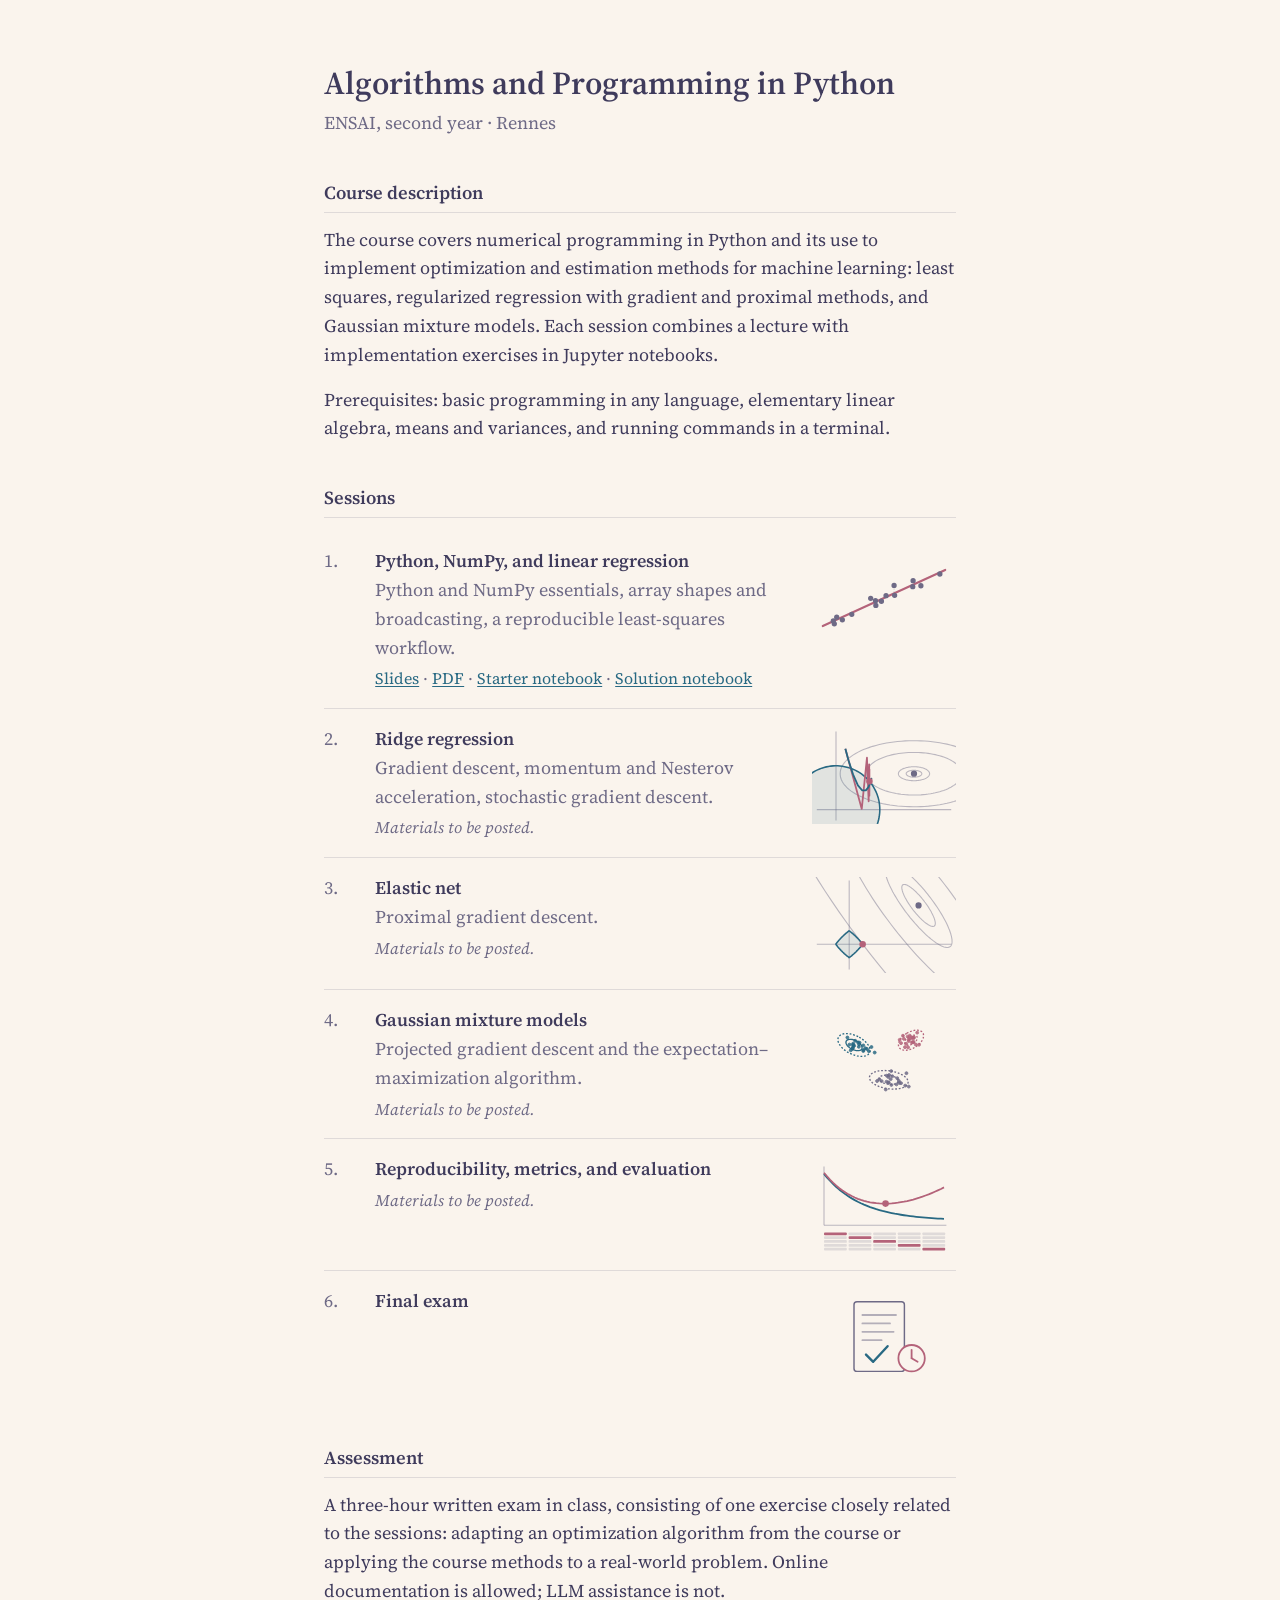
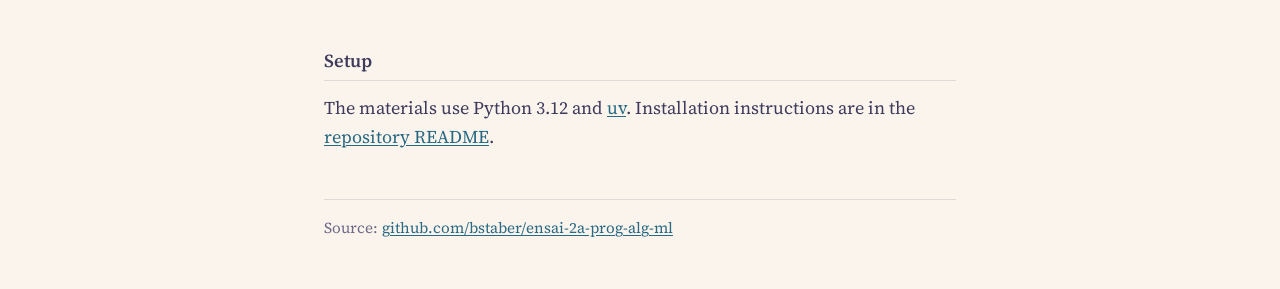
==== commit 74ddf4a9: "feat(site): add a small figure next to each session Thin-line figures in the page palette: least squ" ====
--- a/site/index.html
+++ b/site/index.html
@@ -10,11 +10,11 @@
 <link href="https://fonts.googleapis.com/css2?family=Source+Serif+4:ital,opsz,wght@0,8..60,400;0,8..60,600;1,8..60,400&display=swap" rel="stylesheet">
 <style>
 :root {
-  --bg: #faf4ed; --text: #3f3b5c; --muted: #6e6a86; --rule: #dfdad9; --link: #286983;
+  --bg: #faf4ed; --text: #3f3b5c; --muted: #6e6a86; --rule: #dfdad9; --link: #286983; --accent: #b4637a;
   color-scheme: light;
 }
 @media (prefers-color-scheme: dark) {
-  :root { --bg: #191724; --text: #e0def4; --muted: #908caa; --rule: #403d52; --link: #9ccfd8; color-scheme: dark; }
+  :root { --bg: #191724; --text: #e0def4; --muted: #908caa; --rule: #403d52; --link: #9ccfd8; --accent: #ebbcba; color-scheme: dark; }
 }
 * { box-sizing: border-box; }
 body {
@@ -35,7 +35,29 @@
 li { margin: 0.2rem 0; }
 
 .sessions { list-style: none; padding: 0; margin: 0; }
-.sessions > li { display: grid; grid-template-columns: 2.2rem 1fr; padding: 0.9rem 0; border-bottom: 1px solid var(--rule); margin: 0; }
+.sessions > li { display: grid; grid-template-columns: 2.2rem 1fr 9rem; column-gap: 1rem; align-items: start; padding: 1rem 0; border-bottom: 1px solid var(--rule); margin: 0; }
+.fig { width: 100%; height: auto; display: block; overflow: hidden; margin-top: 0.2rem; }
+.fig .axis, .fig .ink-faint { stroke: var(--muted); stroke-opacity: 0.45; stroke-width: 1.8; fill: none; }
+.fig .ink-ball { fill: color-mix(in srgb, var(--link) 12%, transparent); stroke: var(--link); stroke-width: 2.6; }
+.fig .ink-accent, .fig .path-a { stroke: var(--accent); stroke-width: 3; fill: none; stroke-linejoin: round; }
+.fig .path-b { stroke: var(--link); stroke-width: 3; fill: none; stroke-linejoin: round; }
+.fig .thick { stroke-width: 3.6; stroke-linecap: round; }
+.fig .dot { fill: var(--muted); stroke: var(--muted); stroke-width: 2.4; }
+.fig .star { fill: var(--accent); stroke: var(--accent); stroke-width: 3; }
+.fig .c-a { fill: var(--link); stroke: var(--link); }
+.fig .c-b { fill: var(--accent); stroke: var(--accent); }
+.fig .c-c { fill: var(--muted); stroke: var(--muted); }
+.fig .fill { stroke-width: 1.6; opacity: 0.85; }
+.fig .ring { fill: none; stroke-width: 2.2; }
+.fig .ring + .ring { stroke-dasharray: 3 3; }
+.fig .fold { fill: var(--rule); }
+.fig .fold-val { fill: var(--accent); }
+.fig .paper { fill: none; stroke: var(--muted); stroke-width: 2.4; }
+.fig .rule { stroke: var(--muted); stroke-opacity: 0.5; stroke-width: 3; stroke-linecap: round; fill: none; }
+.fig .check { fill: none; stroke: var(--link); stroke-width: 4; stroke-linecap: round; stroke-linejoin: round; }
+.fig .clock { fill: var(--bg); stroke: var(--accent); stroke-width: 3; }
+.fig .hand { stroke: var(--accent); stroke-width: 3; stroke-linecap: round; }
+@media (max-width: 34rem) { .sessions > li { grid-template-columns: 1.8rem 1fr 6.5rem; column-gap: 0.7rem; } }
 .sessions > li:last-child { border-bottom: 0; }
 .num { color: var(--muted); font-variant-numeric: tabular-nums; }
 .title { font-weight: 600; }
@@ -66,6 +88,33 @@
           <a href="docs/session01.html">Slides</a> · <a href="docs/session01.pdf">PDF</a> · <a href="https://github.com/bstaber/ensai-2a-prog-alg-ml/blob/main/notebooks/session01_starter.ipynb">Starter notebook</a> · <a href="https://github.com/bstaber/ensai-2a-prog-alg-ml/blob/main/notebooks/session01_solution.ipynb">Solution notebook</a>
         </div>
       </div>
+      <svg class="fig" viewBox="0 0 240 160" role="img" aria-label="Least-squares line through noisy data, with residuals">
+<line class="ink-faint" x1="35.5" y1="118.3" x2="35.5" y2="118.8" stroke-dasharray="2 3"/>
+<line class="ink-faint" x1="41.2" y1="111.9" x2="41.2" y2="116.1" stroke-dasharray="2 3"/>
+<line class="ink-faint" x1="66.3" y1="107.2" x2="66.3" y2="104.6" stroke-dasharray="2 3"/>
+<line class="ink-faint" x1="105.8" y1="84.4" x2="105.8" y2="86.5" stroke-dasharray="2 3"/>
+<line class="ink-faint" x1="115.7" y1="85.4" x2="115.7" y2="82.0" stroke-dasharray="2 3"/>
+<line class="ink-faint" x1="136.8" y1="59.0" x2="136.8" y2="72.4" stroke-dasharray="2 3"/>
+<line class="ink-faint" x1="167.9" y1="61.1" x2="167.9" y2="58.1" stroke-dasharray="2 3"/>
+<line class="ink-faint" x1="181.5" y1="59.6" x2="181.5" y2="51.9" stroke-dasharray="2 3"/>
+<line class="ink-accent thick" x1="18.0" y1="126.8" x2="222.0" y2="33.3"/>
+<circle class="dot" cx="35.5" cy="118.3" r="3.2"/>
+<circle class="dot" cx="37.2" cy="123.1" r="3.2"/>
+<circle class="dot" cx="41.2" cy="111.9" r="3.2"/>
+<circle class="dot" cx="50.6" cy="116.4" r="3.2"/>
+<circle class="dot" cx="66.3" cy="107.2" r="3.2"/>
+<circle class="dot" cx="97.8" cy="80.5" r="3.2"/>
+<circle class="dot" cx="105.8" cy="84.4" r="3.2"/>
+<circle class="dot" cx="106.4" cy="92.3" r="3.2"/>
+<circle class="dot" cx="115.7" cy="85.4" r="3.2"/>
+<circle class="dot" cx="123.4" cy="76.1" r="3.2"/>
+<circle class="dot" cx="136.8" cy="59.0" r="3.2"/>
+<circle class="dot" cx="137.7" cy="75.6" r="3.2"/>
+<circle class="dot" cx="167.9" cy="61.1" r="3.2"/>
+<circle class="dot" cx="168.5" cy="51.1" r="3.2"/>
+<circle class="dot" cx="181.5" cy="59.6" r="3.2"/>
+<circle class="dot" cx="213.1" cy="40.0" r="3.2"/>
+      </svg>
     </li>
     <li>
       <span class="num">2.</span>
@@ -74,6 +123,18 @@
         <div class="topics">Gradient descent, momentum and Nesterov acceleration, stochastic gradient descent.</div>
         <div class="pending">Materials to be posted.</div>
       </div>
+      <svg class="fig" viewBox="0 0 240 160" role="img" aria-label="Elongated loss contours and the L2 ball; gradient descent zigzags while momentum takes a smoother path to the ridge solution">
+<line class="axis" x1="8" y1="136" x2="232" y2="136"/><line class="axis" x1="40" y1="6" x2="40" y2="154"/>
+<path class="ink-faint" d="M183.0,76.2 L183.0,75.9 L182.9,75.6 L182.8,75.3 L182.7,75.0 L182.5,74.7 L182.4,74.4 L182.1,74.1 L181.9,73.8 L181.6,73.5 L181.2,73.3 L180.9,73.0 L180.5,72.8 L180.1,72.5 L179.6,72.3 L179.1,72.1 L178.6,71.9 L178.1,71.7 L177.6,71.5 L177.0,71.3 L176.4,71.1 L175.8,71.0 L175.2,70.9 L174.5,70.8 L173.9,70.7 L173.2,70.6 L172.6,70.5 L171.9,70.4 L171.2,70.4 L170.5,70.4 L169.8,70.4 L169.1,70.4 L168.5,70.4 L167.8,70.5 L167.1,70.5 L166.4,70.6 L165.8,70.7 L165.1,70.8 L164.5,70.9 L163.9,71.1 L163.3,71.2 L162.7,71.4 L162.2,71.6 L161.6,71.8 L161.1,72.0 L160.6,72.2 L160.2,72.4 L159.7,72.6 L159.3,72.9 L158.9,73.1 L158.6,73.4 L158.3,73.7 L158.0,74.0 L157.8,74.2 L157.5,74.5 L157.4,74.8 L157.2,75.1 L157.1,75.4 L157.0,75.7 L157.0,76.0 L157.0,76.4 L157.0,76.7 L157.1,77.0 L157.2,77.3 L157.4,77.6 L157.5,77.9 L157.8,78.2 L158.0,78.4 L158.3,78.7 L158.6,79.0 L158.9,79.3 L159.3,79.5 L159.7,79.8 L160.2,80.0 L160.6,80.2 L161.1,80.4 L161.6,80.6 L162.2,80.8 L162.7,81.0 L163.3,81.2 L163.9,81.3 L164.5,81.5 L165.1,81.6 L165.8,81.7 L166.4,81.8 L167.1,81.9 L167.8,81.9 L168.5,82.0 L169.1,82.0 L169.8,82.0 L170.5,82.0 L171.2,82.0 L171.9,82.0 L172.6,81.9 L173.2,81.8 L173.9,81.7 L174.5,81.6 L175.2,81.5 L175.8,81.4 L176.4,81.3 L177.0,81.1 L177.6,80.9 L178.1,80.7 L178.6,80.5 L179.1,80.3 L179.6,80.1 L180.1,79.9 L180.5,79.6 L180.9,79.4 L181.2,79.1 L181.6,78.9 L181.9,78.6 L182.1,78.3 L182.4,78.0 L182.5,77.7 L182.7,77.4 L182.8,77.1 L182.9,76.8 L183.0,76.5 L183.0,76.2 Z"/>
+<path class="ink-faint" d="M196.0,76.2 L196.0,75.6 L195.9,75.0 L195.7,74.4 L195.4,73.8 L195.1,73.2 L194.7,72.6 L194.2,72.0 L193.7,71.4 L193.1,70.9 L192.5,70.3 L191.7,69.8 L191.0,69.3 L190.1,68.8 L189.2,68.4 L188.3,67.9 L187.3,67.5 L186.2,67.1 L185.1,66.7 L184.0,66.4 L182.8,66.1 L181.6,65.8 L180.3,65.5 L179.1,65.3 L177.8,65.1 L176.5,64.9 L175.1,64.8 L173.8,64.7 L172.4,64.6 L171.0,64.6 L169.7,64.6 L168.3,64.6 L166.9,64.7 L165.6,64.7 L164.2,64.9 L162.9,65.0 L161.6,65.2 L160.3,65.4 L159.0,65.7 L157.8,65.9 L156.6,66.2 L155.4,66.6 L154.3,66.9 L153.3,67.3 L152.2,67.7 L151.3,68.1 L150.3,68.6 L149.5,69.1 L148.6,69.6 L147.9,70.1 L147.2,70.6 L146.6,71.2 L146.0,71.7 L145.5,72.3 L145.1,72.9 L144.7,73.5 L144.4,74.1 L144.2,74.7 L144.1,75.3 L144.0,75.9 L144.0,76.5 L144.1,77.1 L144.2,77.7 L144.4,78.3 L144.7,78.9 L145.1,79.5 L145.5,80.1 L146.0,80.7 L146.6,81.2 L147.2,81.8 L147.9,82.3 L148.6,82.8 L149.5,83.3 L150.3,83.8 L151.3,84.3 L152.2,84.7 L153.3,85.1 L154.3,85.5 L155.4,85.8 L156.6,86.2 L157.8,86.5 L159.0,86.7 L160.3,87.0 L161.6,87.2 L162.9,87.4 L164.2,87.5 L165.6,87.7 L166.9,87.7 L168.3,87.8 L169.7,87.8 L171.0,87.8 L172.4,87.8 L173.8,87.7 L175.1,87.6 L176.5,87.5 L177.8,87.3 L179.1,87.1 L180.3,86.9 L181.6,86.6 L182.8,86.3 L184.0,86.0 L185.1,85.7 L186.2,85.3 L187.3,84.9 L188.3,84.5 L189.2,84.0 L190.1,83.6 L191.0,83.1 L191.7,82.6 L192.5,82.1 L193.1,81.5 L193.7,81.0 L194.2,80.4 L194.7,79.8 L195.1,79.2 L195.4,78.6 L195.7,78.0 L195.9,77.4 L196.0,76.8 L196.0,76.2 Z"/>
+<path class="ink-faint" d="M249.4,76.2 L249.3,74.3 L249.0,72.5 L248.4,70.6 L247.7,68.8 L246.7,66.9 L245.5,65.1 L244.1,63.4 L242.5,61.6 L240.6,59.9 L238.6,58.3 L236.4,56.7 L234.0,55.2 L231.5,53.7 L228.7,52.3 L225.8,50.9 L222.7,49.6 L219.5,48.4 L216.2,47.3 L212.7,46.2 L209.1,45.3 L205.4,44.4 L201.6,43.6 L197.7,42.9 L193.7,42.3 L189.7,41.8 L185.6,41.4 L181.5,41.0 L177.3,40.8 L173.1,40.7 L169.0,40.7 L164.8,40.8 L160.6,40.9 L156.4,41.2 L152.3,41.6 L148.3,42.0 L144.3,42.6 L140.3,43.2 L136.5,44.0 L132.7,44.8 L129.1,45.8 L125.5,46.8 L122.1,47.8 L118.8,49.0 L115.7,50.3 L112.7,51.6 L109.9,53.0 L107.2,54.4 L104.8,55.9 L102.5,57.5 L100.3,59.1 L98.4,60.8 L96.7,62.5 L95.2,64.2 L93.9,66.0 L92.8,67.8 L91.9,69.7 L91.3,71.5 L90.8,73.4 L90.6,75.3 L90.6,77.1 L90.8,79.0 L91.3,80.9 L91.9,82.7 L92.8,84.6 L93.9,86.4 L95.2,88.2 L96.7,89.9 L98.4,91.6 L100.3,93.3 L102.5,94.9 L104.8,96.5 L107.2,98.0 L109.9,99.4 L112.7,100.8 L115.7,102.1 L118.8,103.4 L122.1,104.6 L125.5,105.6 L129.1,106.6 L132.7,107.6 L136.5,108.4 L140.3,109.2 L144.3,109.8 L148.3,110.4 L152.3,110.8 L156.4,111.2 L160.6,111.5 L164.8,111.6 L169.0,111.7 L173.1,111.7 L177.3,111.6 L181.5,111.4 L185.6,111.0 L189.7,110.6 L193.7,110.1 L197.7,109.5 L201.6,108.8 L205.4,108.0 L209.1,107.1 L212.7,106.2 L216.2,105.1 L219.5,104.0 L222.7,102.8 L225.8,101.5 L228.7,100.1 L231.5,98.7 L234.0,97.2 L236.4,95.7 L238.6,94.1 L240.6,92.5 L242.5,90.8 L244.1,89.0 L245.5,87.3 L246.7,85.5 L247.7,83.6 L248.4,81.8 L249.0,79.9 L249.3,78.1 L249.4,76.2 Z"/>
+<path class="ink-faint" d="M293.1,76.2 L292.9,73.3 L292.4,70.4 L291.5,67.5 L290.3,64.7 L288.8,61.8 L286.9,59.1 L284.8,56.3 L282.3,53.6 L279.4,51.0 L276.3,48.5 L272.9,46.0 L269.2,43.6 L265.2,41.3 L260.9,39.1 L256.4,37.0 L251.7,35.0 L246.7,33.2 L241.5,31.4 L236.2,29.8 L230.6,28.3 L224.9,26.9 L219.0,25.7 L212.9,24.6 L206.8,23.7 L200.5,22.9 L194.2,22.2 L187.8,21.7 L181.4,21.4 L174.9,21.2 L168.4,21.2 L161.9,21.3 L155.4,21.5 L149.0,22.0 L142.6,22.5 L136.3,23.3 L130.1,24.1 L124.0,25.1 L118.1,26.3 L112.3,27.6 L106.6,29.0 L101.1,30.6 L95.8,32.3 L90.8,34.1 L85.9,36.0 L81.3,38.1 L76.9,40.2 L72.8,42.5 L68.9,44.8 L65.4,47.2 L62.1,49.7 L59.1,52.3 L56.5,55.0 L54.1,57.7 L52.1,60.4 L50.4,63.2 L49.0,66.1 L48.0,69.0 L47.3,71.8 L47.0,74.7 L47.0,77.7 L47.3,80.6 L48.0,83.4 L49.0,86.3 L50.4,89.2 L52.1,92.0 L54.1,94.7 L56.5,97.4 L59.1,100.1 L62.1,102.7 L65.4,105.2 L68.9,107.6 L72.8,109.9 L76.9,112.2 L81.3,114.3 L85.9,116.4 L90.8,118.3 L95.8,120.1 L101.1,121.8 L106.6,123.4 L112.3,124.8 L118.1,126.1 L124.0,127.3 L130.1,128.3 L136.3,129.1 L142.6,129.9 L149.0,130.4 L155.4,130.9 L161.9,131.1 L168.4,131.2 L174.9,131.2 L181.4,131.0 L187.8,130.7 L194.2,130.2 L200.5,129.5 L206.8,128.7 L212.9,127.8 L219.0,126.7 L224.9,125.5 L230.6,124.1 L236.2,122.6 L241.5,121.0 L246.7,119.2 L251.7,117.4 L256.4,115.4 L260.9,113.3 L265.2,111.1 L269.2,108.8 L272.9,106.4 L276.3,103.9 L279.4,101.4 L282.3,98.8 L284.8,96.1 L286.9,93.3 L288.8,90.6 L290.3,87.7 L291.5,84.9 L292.4,82.0 L292.9,79.1 L293.1,76.2 Z"/>
+<path class="ink-ball" d="M113.0,136.0 L112.9,132.1 L112.6,128.3 L112.1,124.5 L111.4,120.7 L110.5,116.9 L109.4,113.3 L108.1,109.6 L106.6,106.1 L104.9,102.6 L103.1,99.2 L101.1,95.9 L98.9,92.8 L96.5,89.7 L94.0,86.8 L91.3,84.0 L88.5,81.4 L85.5,78.9 L82.5,76.6 L79.3,74.4 L76.0,72.4 L72.6,70.6 L69.1,69.0 L65.5,67.6 L61.8,66.3 L58.1,65.3 L54.4,64.4 L50.6,63.7 L46.7,63.3 L42.9,63.0 L39.0,63.0 L35.2,63.1 L31.3,63.5 L27.5,64.0 L23.8,64.8 L20.0,65.8 L16.3,66.9 L12.7,68.3 L9.2,69.8 L5.7,71.5 L2.4,73.4 L-0.9,75.5 L-4.0,77.7 L-7.0,80.1 L-9.9,82.7 L-12.6,85.4 L-15.2,88.2 L-17.7,91.2 L-20.0,94.3 L-22.1,97.6 L-24.0,100.9 L-25.8,104.3 L-27.4,107.8 L-28.8,111.4 L-30.0,115.1 L-31.0,118.8 L-31.8,122.6 L-32.4,126.4 L-32.8,130.2 L-33.0,134.1 L-33.0,137.9 L-32.8,141.8 L-32.4,145.6 L-31.8,149.4 L-31.0,153.2 L-30.0,156.9 L-28.8,160.6 L-27.4,164.2 L-25.8,167.7 L-24.0,171.1 L-22.1,174.4 L-20.0,177.7 L-17.7,180.8 L-15.2,183.8 L-12.6,186.6 L-9.9,189.3 L-7.0,191.9 L-4.0,194.3 L-0.9,196.5 L2.4,198.6 L5.7,200.5 L9.2,202.2 L12.7,203.7 L16.3,205.1 L20.0,206.2 L23.8,207.2 L27.5,208.0 L31.3,208.5 L35.2,208.9 L39.0,209.0 L42.9,209.0 L46.7,208.7 L50.6,208.3 L54.4,207.6 L58.1,206.7 L61.8,205.7 L65.5,204.4 L69.1,203.0 L72.6,201.4 L76.0,199.6 L79.3,197.6 L82.5,195.4 L85.5,193.1 L88.5,190.6 L91.3,188.0 L94.0,185.2 L96.5,182.3 L98.9,179.2 L101.1,176.1 L103.1,172.8 L104.9,169.4 L106.6,165.9 L108.1,162.4 L109.4,158.7 L110.5,155.1 L111.4,151.3 L112.1,147.5 L112.6,143.7 L112.9,139.9 L113.0,136.0 Z"/>
+<path class="path-a" d="M55.6,34.6 L82.9,134.9 L91.6,49.6 L94.4,122.1 L95.3,60.5 L95.6,112.8 L95.7,68.4 L95.7,106.2 L95.7,74.0 L95.7,101.3 L95.7,78.1 L95.7,97.9 L95.7,81.1 L95.7,95.3 L95.7,83.2 L95.7,93.5 L95.7,84.8 L95.7,92.2 L95.7,85.9 L95.7,91.3 L95.7,86.7 L95.7,90.6 L95.7,87.3 L95.7,90.1 L95.7,87.7 L95.7,89.7 L95.7,88.0 L95.7,89.5 L95.7,88.2 L95.7,89.3 L95.7,88.4"/>
+<path class="path-b" d="M55.6,34.6 L60.8,53.6 L68.4,77.3 L76.5,95.5 L83.8,104.1 L89.7,103.9 L94.1,98.5 L96.9,91.8 L98.4,86.8 L99.0,84.5 L98.9,84.6 L98.5,86.1 L97.8,88.0 L97.2,89.4 L96.6,90.0 L96.1,90.0 L95.8,89.5 L95.6,89.0 L95.5,88.6 L95.4,88.4 L95.5,88.5 L95.5,88.6 L95.6,88.7 L95.6,88.8 L95.6,88.9 L95.7,88.9 L95.7,88.8 L95.7,88.8 L95.7,88.8 L95.7,88.8 L95.7,88.8"/>
+<circle class="dot" cx="170.0" cy="76.2" r="4"/>
+<circle class="star" cx="95.7" cy="88.8" r="4"/>
+      </svg>
     </li>
     <li>
       <span class="num">3.</span>
@@ -82,6 +143,16 @@
         <div class="topics">Proximal gradient descent.</div>
         <div class="pending">Materials to be posted.</div>
       </div>
+      <svg class="fig" viewBox="0 0 240 160" role="img" aria-label="Loss contours touching the elastic-net ball on an axis, giving a sparse solution">
+<line class="axis" x1="8" y1="112.0" x2="232" y2="112.0"/><line class="axis" x1="62.0" y1="6" x2="62.0" y2="154"/>
+<path class="ink-faint" d="M203.9,81.7 L203.4,82.0 L202.8,82.2 L202.1,82.4 L201.4,82.4 L200.6,82.3 L199.7,82.2 L198.8,81.9 L197.8,81.6 L196.8,81.1 L195.7,80.6 L194.5,80.0 L193.3,79.3 L192.1,78.4 L190.8,77.5 L189.5,76.6 L188.1,75.5 L186.7,74.4 L185.3,73.1 L183.9,71.9 L182.5,70.5 L181.0,69.1 L179.5,67.6 L178.1,66.1 L176.6,64.5 L175.1,62.8 L173.6,61.2 L172.2,59.4 L170.8,57.7 L169.3,55.9 L167.9,54.1 L166.6,52.3 L165.2,50.4 L163.9,48.6 L162.7,46.7 L161.4,44.9 L160.3,43.1 L159.1,41.2 L158.0,39.4 L157.0,37.6 L156.1,35.9 L155.1,34.1 L154.3,32.5 L153.5,30.8 L152.8,29.2 L152.2,27.7 L151.6,26.2 L151.1,24.7 L150.7,23.3 L150.3,22.0 L150.0,20.8 L149.8,19.6 L149.7,18.5 L149.7,17.5 L149.7,16.6 L149.8,15.8 L150.0,15.0 L150.3,14.4 L150.6,13.8 L151.0,13.3 L151.5,13.0 L152.1,12.7 L152.7,12.5 L153.4,12.4 L154.2,12.4 L155.0,12.5 L155.9,12.7 L156.9,13.0 L157.9,13.4 L159.0,13.9 L160.1,14.5 L161.3,15.2 L162.5,15.9 L163.8,16.8 L165.1,17.7 L166.4,18.8 L167.8,19.9 L169.2,21.0 L170.6,22.3 L172.0,23.6 L173.5,25.0 L174.9,26.5 L176.4,28.0 L177.9,29.5 L179.4,31.1 L180.8,32.8 L182.3,34.5 L183.7,36.2 L185.2,38.0 L186.6,39.8 L187.9,41.6 L189.3,43.4 L190.6,45.3 L191.9,47.1 L193.2,49.0 L194.4,50.8 L195.5,52.7 L196.6,54.5 L197.7,56.3 L198.7,58.0 L199.6,59.8 L200.5,61.5 L201.3,63.2 L202.0,64.8 L202.7,66.4 L203.3,67.9 L203.9,69.4 L204.3,70.8 L204.7,72.1 L205.0,73.4 L205.3,74.6 L205.4,75.7 L205.5,76.8 L205.5,77.7 L205.4,78.6 L205.3,79.4 L205.1,80.1 L204.8,80.7 L204.4,81.2 L203.9,81.7 Z"/>
+<path class="ink-faint" d="M230.3,115.9 L229.2,116.6 L228.0,117.1 L226.7,117.3 L225.2,117.4 L223.6,117.3 L221.8,117.0 L220.0,116.5 L218.0,115.8 L215.9,114.9 L213.7,113.8 L211.4,112.6 L209.0,111.1 L206.5,109.5 L204.0,107.7 L201.3,105.7 L198.6,103.6 L195.9,101.3 L193.1,98.9 L190.2,96.3 L187.3,93.6 L184.4,90.8 L181.5,87.8 L178.5,84.7 L175.6,81.5 L172.6,78.3 L169.7,74.9 L166.8,71.5 L163.9,68.0 L161.1,64.4 L158.3,60.8 L155.5,57.2 L152.9,53.5 L150.3,49.8 L147.7,46.1 L145.3,42.4 L142.9,38.7 L140.7,35.1 L138.5,31.5 L136.4,27.9 L134.5,24.4 L132.7,20.9 L131.0,17.5 L129.4,14.2 L128.0,11.0 L126.7,7.9 L125.6,4.9 L124.6,2.0 L123.7,-0.7 L123.0,-3.3 L122.5,-5.8 L122.1,-8.1 L121.8,-10.3 L121.7,-12.3 L121.8,-14.2 L122.0,-15.8 L122.4,-17.3 L122.9,-18.7 L123.6,-19.8 L124.5,-20.7 L125.5,-21.5 L126.6,-22.1 L127.9,-22.4 L129.3,-22.6 L130.8,-22.6 L132.5,-22.4 L134.3,-22.0 L136.2,-21.4 L138.2,-20.6 L140.4,-19.6 L142.6,-18.4 L145.0,-17.1 L147.4,-15.5 L149.9,-13.8 L152.5,-11.9 L155.2,-9.9 L157.9,-7.7 L160.7,-5.3 L163.6,-2.8 L166.4,-0.2 L169.3,2.6 L172.3,5.5 L175.2,8.5 L178.2,11.7 L181.1,14.9 L184.0,18.2 L187.0,21.6 L189.9,25.1 L192.7,28.6 L195.5,32.2 L198.3,35.8 L201.0,39.5 L203.6,43.2 L206.2,46.9 L208.7,50.5 L211.1,54.2 L213.4,57.9 L215.6,61.5 L217.7,65.1 L219.7,68.7 L221.6,72.2 L223.4,75.6 L225.0,78.9 L226.5,82.2 L227.8,85.4 L229.1,88.4 L230.1,91.3 L231.1,94.2 L231.8,96.8 L232.5,99.4 L232.9,101.8 L233.3,104.0 L233.4,106.1 L233.4,108.1 L233.3,109.8 L233.0,111.4 L232.5,112.8 L231.9,114.1 L231.2,115.1 L230.3,115.9 Z"/>
+<path class="ink-faint" d="M431.5,377.9 L426.4,381.1 L420.6,383.3 L414.2,384.6 L407.0,385.0 L399.3,384.5 L390.9,383.0 L381.9,380.5 L372.4,377.1 L362.3,372.9 L351.7,367.7 L340.6,361.6 L329.1,354.6 L317.1,346.8 L304.7,338.1 L292.0,328.7 L279.0,318.4 L265.7,307.4 L252.1,295.7 L238.4,283.3 L224.4,270.2 L210.4,256.5 L196.2,242.2 L182.0,227.4 L167.8,212.1 L153.6,196.3 L139.5,180.1 L125.5,163.5 L111.6,146.6 L97.9,129.4 L84.4,112.0 L71.2,94.5 L58.3,76.7 L45.7,59.0 L33.5,41.1 L21.7,23.3 L10.4,5.6 L-0.6,-12.0 L-11.0,-29.5 L-20.9,-46.7 L-30.2,-63.7 L-38.9,-80.4 L-47.1,-96.7 L-54.6,-112.6 L-61.5,-128.1 L-67.7,-143.1 L-73.2,-157.5 L-78.1,-171.4 L-82.2,-184.7 L-85.6,-197.3 L-88.2,-209.2 L-90.1,-220.4 L-91.3,-230.9 L-91.7,-240.6 L-91.4,-249.5 L-90.3,-257.6 L-88.5,-264.8 L-85.9,-271.1 L-82.6,-276.6 L-78.6,-281.2 L-73.9,-284.8 L-68.4,-287.5 L-62.3,-289.3 L-55.5,-290.2 L-48.0,-290.1 L-40.0,-289.0 L-31.3,-287.0 L-22.0,-284.1 L-12.2,-280.3 L-1.9,-275.6 L9.0,-269.9 L20.3,-263.4 L32.1,-256.0 L44.2,-247.8 L56.8,-238.7 L69.6,-228.8 L82.8,-218.2 L96.3,-206.8 L109.9,-194.8 L123.8,-182.0 L137.8,-168.6 L151.9,-154.6 L166.1,-140.1 L180.3,-125.0 L194.5,-109.4 L208.7,-93.4 L222.7,-77.0 L236.7,-60.3 L250.5,-43.3 L264.1,-26.0 L277.4,-8.5 L290.5,9.2 L303.2,26.9 L315.6,44.8 L327.6,62.6 L339.2,80.4 L350.4,98.0 L361.0,115.6 L371.2,132.9 L380.8,150.1 L389.8,166.9 L398.3,183.4 L406.1,199.5 L413.3,215.2 L419.9,230.4 L425.8,245.2 L430.9,259.3 L435.4,272.9 L439.2,285.8 L442.2,298.1 L444.5,309.7 L446.0,320.6 L446.8,330.7 L446.9,340.0 L446.2,348.4 L444.7,356.1 L442.5,362.9 L439.6,368.8 L435.9,373.8 L431.5,377.9 Z"/>
+<path class="ink-faint" d="M302.5,210.0 L300.0,211.5 L297.1,212.6 L294.0,213.3 L290.5,213.5 L286.6,213.2 L282.5,212.4 L278.1,211.2 L273.4,209.6 L268.4,207.5 L263.2,204.9 L257.8,201.9 L252.1,198.5 L246.2,194.7 L240.1,190.4 L233.9,185.7 L227.5,180.7 L220.9,175.3 L214.3,169.5 L207.5,163.4 L200.6,157.0 L193.7,150.2 L186.8,143.2 L179.8,135.9 L172.8,128.4 L165.8,120.6 L158.9,112.7 L152.0,104.5 L145.1,96.2 L138.4,87.7 L131.8,79.2 L125.3,70.5 L118.9,61.8 L112.7,53.1 L106.7,44.3 L100.9,35.6 L95.3,26.8 L90.0,18.2 L84.9,9.6 L80.0,1.1 L75.4,-7.3 L71.1,-15.5 L67.1,-23.5 L63.4,-31.3 L60.0,-38.9 L56.9,-46.3 L54.2,-53.4 L51.9,-60.2 L49.8,-66.7 L48.2,-72.9 L46.9,-78.8 L45.9,-84.3 L45.3,-89.5 L45.1,-94.3 L45.3,-98.6 L45.8,-102.6 L46.7,-106.2 L48.0,-109.3 L49.6,-112.0 L51.6,-114.2 L53.9,-116.0 L56.6,-117.3 L59.6,-118.2 L63.0,-118.6 L66.6,-118.6 L70.6,-118.1 L74.9,-117.1 L79.4,-115.7 L84.2,-113.8 L89.3,-111.5 L94.7,-108.7 L100.2,-105.5 L106.0,-101.8 L112.0,-97.8 L118.2,-93.3 L124.5,-88.5 L131.0,-83.2 L137.6,-77.6 L144.3,-71.7 L151.1,-65.4 L158.0,-58.8 L165.0,-52.0 L171.9,-44.8 L178.9,-37.4 L185.9,-29.7 L192.9,-21.9 L199.8,-13.8 L206.7,-5.6 L213.4,2.8 L220.1,11.3 L226.7,19.9 L233.1,28.6 L239.4,37.3 L245.5,46.1 L251.4,54.9 L257.1,63.6 L262.6,72.3 L267.8,80.9 L272.8,89.5 L277.5,97.9 L282.0,106.2 L286.1,114.3 L290.0,122.2 L293.5,129.9 L296.8,137.4 L299.7,144.7 L302.2,151.6 L304.4,158.3 L306.2,164.7 L307.7,170.7 L308.9,176.4 L309.6,181.8 L310.0,186.7 L310.0,191.3 L309.7,195.5 L309.0,199.2 L307.9,202.6 L306.5,205.5 L304.6,207.9 L302.5,210.0 Z"/>
+<path class="ink-ball" d="M84.4,112.0 L83.5,110.9 L82.7,109.8 L81.9,108.8 L81.2,107.9 L80.4,107.0 L79.7,106.2 L79.0,105.4 L78.4,104.6 L77.7,103.9 L77.1,103.2 L76.4,102.5 L75.8,101.9 L75.2,101.2 L74.5,100.6 L73.9,99.9 L73.3,99.3 L72.6,98.7 L72.0,98.0 L71.3,97.4 L70.6,96.8 L69.9,96.1 L69.2,95.5 L68.4,94.8 L67.6,94.1 L66.8,93.4 L65.9,92.6 L64.9,91.9 L63.9,91.1 L62.9,90.2 L61.7,89.8 L60.6,90.7 L59.6,91.5 L58.6,92.3 L57.7,93.0 L56.8,93.7 L56.0,94.4 L55.2,95.1 L54.5,95.8 L53.7,96.4 L53.0,97.1 L52.4,97.7 L51.7,98.4 L51.0,99.0 L50.4,99.6 L49.8,100.2 L49.1,100.9 L48.5,101.5 L47.9,102.2 L47.2,102.9 L46.6,103.6 L46.0,104.3 L45.3,105.0 L44.6,105.8 L43.9,106.6 L43.2,107.4 L42.5,108.3 L41.7,109.3 L40.9,110.3 L40.0,111.4 L40.0,112.6 L40.9,113.7 L41.7,114.7 L42.5,115.7 L43.2,116.6 L43.9,117.4 L44.6,118.2 L45.3,119.0 L46.0,119.7 L46.6,120.4 L47.2,121.1 L47.9,121.8 L48.5,122.5 L49.1,123.1 L49.8,123.8 L50.4,124.4 L51.0,125.0 L51.7,125.6 L52.4,126.3 L53.0,126.9 L53.7,127.6 L54.5,128.2 L55.2,128.9 L56.0,129.6 L56.8,130.3 L57.7,131.0 L58.6,131.7 L59.6,132.5 L60.6,133.3 L61.7,134.2 L62.9,133.8 L63.9,132.9 L64.9,132.1 L65.9,131.4 L66.8,130.6 L67.6,129.9 L68.4,129.2 L69.2,128.5 L69.9,127.9 L70.6,127.2 L71.3,126.6 L72.0,126.0 L72.6,125.3 L73.3,124.7 L73.9,124.1 L74.5,123.4 L75.2,122.8 L75.8,122.1 L76.4,121.5 L77.1,120.8 L77.7,120.1 L78.4,119.4 L79.0,118.6 L79.7,117.8 L80.4,117.0 L81.2,116.1 L81.9,115.2 L82.7,114.2 L83.5,113.1 L84.4,112.0 Z"/>
+<circle class="dot" cx="177.6" cy="47.4" r="4"/>
+<circle class="star" cx="84.4" cy="112.0" r="4"/>
+      </svg>
     </li>
     <li>
       <span class="num">4.</span>
@@ -90,6 +161,80 @@
         <div class="topics">Projected gradient descent and the expectation–maximization algorithm.</div>
         <div class="pending">Materials to be posted.</div>
       </div>
+      <svg class="fig" viewBox="0 0 240 160" role="img" aria-label="Three clusters with one- and two-standard-deviation ellipses of a Gaussian mixture">
+<circle class="c-a fill" cx="68.9" cy="62.1" r="2.4"/>
+<circle class="c-a fill" cx="76.6" cy="55.6" r="2.4"/>
+<circle class="c-a fill" cx="79.3" cy="56.1" r="2.4"/>
+<circle class="c-a fill" cx="64.6" cy="68.9" r="2.4"/>
+<circle class="c-a fill" cx="78.5" cy="58.9" r="2.4"/>
+<circle class="c-a fill" cx="62.4" cy="59.3" r="2.4"/>
+<circle class="c-a fill" cx="71.9" cy="52.9" r="2.4"/>
+<circle class="c-a fill" cx="68.0" cy="65.0" r="2.4"/>
+<circle class="c-a fill" cx="89.0" cy="65.5" r="2.4"/>
+<circle class="c-a fill" cx="99.1" cy="63.4" r="2.4"/>
+<circle class="c-a fill" cx="94.7" cy="70.3" r="2.4"/>
+<circle class="c-a fill" cx="85.5" cy="70.1" r="2.4"/>
+<circle class="c-a fill" cx="68.6" cy="57.7" r="2.4"/>
+<circle class="c-a fill" cx="104.5" cy="72.6" r="2.4"/>
+<circle class="c-a fill" cx="70.2" cy="61.1" r="2.4"/>
+<circle class="c-a fill" cx="91.5" cy="66.6" r="2.4"/>
+<circle class="c-a fill" cx="85.5" cy="60.7" r="2.4"/>
+<circle class="c-a fill" cx="59.0" cy="47.5" r="2.4"/>
+<circle class="c-a fill" cx="67.4" cy="66.3" r="2.4"/>
+<circle class="c-a fill" cx="78.0" cy="63.0" r="2.4"/>
+<circle class="c-a fill" cx="68.3" cy="59.7" r="2.4"/>
+<circle class="c-a fill" cx="85.6" cy="68.5" r="2.4"/>
+<circle class="c-b fill" cx="146.1" cy="51.4" r="2.4"/>
+<circle class="c-b fill" cx="156.9" cy="57.9" r="2.4"/>
+<circle class="c-b fill" cx="178.4" cy="59.5" r="2.4"/>
+<circle class="c-b fill" cx="153.2" cy="49.8" r="2.4"/>
+<circle class="c-b fill" cx="166.3" cy="55.8" r="2.4"/>
+<circle class="c-b fill" cx="169.3" cy="54.8" r="2.4"/>
+<circle class="c-b fill" cx="168.0" cy="55.4" r="2.4"/>
+<circle class="c-b fill" cx="148.4" cy="56.9" r="2.4"/>
+<circle class="c-b fill" cx="161.4" cy="50.6" r="2.4"/>
+<circle class="c-b fill" cx="159.5" cy="46.0" r="2.4"/>
+<circle class="c-b fill" cx="170.0" cy="47.3" r="2.4"/>
+<circle class="c-b fill" cx="160.2" cy="64.0" r="2.4"/>
+<circle class="c-b fill" cx="175.3" cy="39.4" r="2.4"/>
+<circle class="c-b fill" cx="151.6" cy="44.5" r="2.4"/>
+<circle class="c-b fill" cx="169.2" cy="48.6" r="2.4"/>
+<circle class="c-b fill" cx="155.0" cy="63.6" r="2.4"/>
+<circle class="c-b fill" cx="166.9" cy="47.9" r="2.4"/>
+<circle class="c-b fill" cx="172.9" cy="59.2" r="2.4"/>
+<circle class="c-b fill" cx="168.2" cy="47.6" r="2.4"/>
+<circle class="c-b fill" cx="161.1" cy="53.5" r="2.4"/>
+<circle class="c-b fill" cx="163.0" cy="44.4" r="2.4"/>
+<circle class="c-b fill" cx="163.5" cy="49.4" r="2.4"/>
+<circle class="c-c fill" cx="108.5" cy="120.1" r="2.4"/>
+<circle class="c-c fill" cx="127.7" cy="123.0" r="2.4"/>
+<circle class="c-c fill" cx="132.3" cy="126.6" r="2.4"/>
+<circle class="c-c fill" cx="127.5" cy="122.3" r="2.4"/>
+<circle class="c-c fill" cx="148.4" cy="123.6" r="2.4"/>
+<circle class="c-c fill" cx="157.4" cy="107.0" r="2.4"/>
+<circle class="c-c fill" cx="133.9" cy="112.1" r="2.4"/>
+<circle class="c-c fill" cx="122.9" cy="134.2" r="2.4"/>
+<circle class="c-c fill" cx="142.1" cy="115.4" r="2.4"/>
+<circle class="c-c fill" cx="124.2" cy="121.2" r="2.4"/>
+<circle class="c-c fill" cx="131.1" cy="116.9" r="2.4"/>
+<circle class="c-c fill" cx="116.1" cy="120.2" r="2.4"/>
+<circle class="c-c fill" cx="144.7" cy="119.9" r="2.4"/>
+<circle class="c-c fill" cx="128.6" cy="110.1" r="2.4"/>
+<circle class="c-c fill" cx="124.7" cy="111.1" r="2.4"/>
+<circle class="c-c fill" cx="112.2" cy="117.1" r="2.4"/>
+<circle class="c-c fill" cx="127.2" cy="113.4" r="2.4"/>
+<circle class="c-c fill" cx="132.1" cy="103.5" r="2.4"/>
+<circle class="c-c fill" cx="145.8" cy="123.3" r="2.4"/>
+<circle class="c-c fill" cx="161.3" cy="129.3" r="2.4"/>
+<circle class="c-c fill" cx="155.3" cy="127.7" r="2.4"/>
+<circle class="c-c fill" cx="140.8" cy="125.7" r="2.4"/>
+<path class="c-a ring" d="M73.5,53.1 L72.2,52.5 L70.8,51.9 L69.5,51.5 L68.2,51.1 L66.8,50.8 L65.6,50.6 L64.3,50.5 L63.1,50.5 L62.0,50.6 L61.0,50.8 L60.0,51.1 L59.2,51.4 L58.5,51.9 L57.8,52.4 L57.3,53.0 L57.0,53.7 L56.7,54.4 L56.6,55.2 L56.6,56.1 L56.8,56.9 L57.0,57.9 L57.5,58.8 L58.0,59.7 L58.6,60.7 L59.4,61.6 L60.3,62.5 L61.3,63.4 L62.3,64.3 L63.4,65.1 L64.6,65.9 L65.9,66.6 L67.2,67.2 L68.5,67.8 L69.8,68.3 L71.2,68.7 L72.5,69.1 L73.8,69.3 L75.1,69.4 L76.3,69.5 L77.4,69.4 L78.5,69.3 L79.5,69.1 L80.4,68.8 L81.2,68.3 L81.9,67.9 L82.4,67.3 L82.9,66.7 L83.2,65.9 L83.4,65.2 L83.4,64.4 L83.3,63.5 L83.1,62.6 L82.8,61.7 L82.3,60.7 L81.7,59.8 L81.0,58.9 L80.2,57.9 L79.2,57.0 L78.2,56.1 L77.1,55.3 L76.0,54.5 L74.7,53.8 L73.5,53.1 Z"/>
+<path class="c-a ring" d="M76.9,46.1 L74.3,44.9 L71.7,43.9 L69.0,42.9 L66.3,42.2 L63.7,41.6 L61.1,41.2 L58.6,41.1 L56.3,41.0 L54.1,41.2 L52.0,41.6 L50.1,42.1 L48.4,42.9 L46.9,43.8 L45.7,44.8 L44.7,46.0 L43.9,47.4 L43.4,48.9 L43.2,50.4 L43.2,52.1 L43.5,53.9 L44.1,55.7 L44.9,57.6 L46.0,59.5 L47.3,61.3 L48.8,63.2 L50.6,65.1 L52.5,66.9 L54.6,68.6 L56.9,70.2 L59.3,71.8 L61.8,73.2 L64.4,74.5 L67.0,75.6 L69.7,76.6 L72.4,77.5 L75.0,78.1 L77.6,78.6 L80.1,78.9 L82.6,79.0 L84.9,78.9 L87.0,78.6 L89.0,78.2 L90.8,77.5 L92.4,76.7 L93.7,75.7 L94.9,74.6 L95.7,73.3 L96.4,71.9 L96.7,70.4 L96.8,68.7 L96.7,67.0 L96.2,65.2 L95.5,63.4 L94.6,61.5 L93.4,59.6 L92.0,57.7 L90.3,55.9 L88.5,54.0 L86.5,52.3 L84.3,50.6 L81.9,49.0 L79.5,47.5 L76.9,46.1 Z"/>
+<path class="c-b ring" d="M161.5,46.3 L160.5,46.9 L159.6,47.6 L158.7,48.3 L157.9,49.1 L157.2,49.9 L156.5,50.7 L155.9,51.5 L155.5,52.4 L155.1,53.2 L154.8,54.0 L154.6,54.8 L154.5,55.6 L154.5,56.3 L154.7,57.0 L154.9,57.7 L155.2,58.2 L155.6,58.8 L156.2,59.2 L156.8,59.6 L157.5,59.9 L158.2,60.1 L159.0,60.3 L159.9,60.4 L160.9,60.3 L161.9,60.2 L162.9,60.1 L163.9,59.8 L164.9,59.5 L166.0,59.1 L167.0,58.6 L168.0,58.0 L169.0,57.4 L170.0,56.8 L170.9,56.0 L171.7,55.3 L172.5,54.5 L173.2,53.7 L173.8,52.9 L174.3,52.0 L174.7,51.2 L175.1,50.4 L175.3,49.6 L175.5,48.8 L175.5,48.0 L175.4,47.3 L175.2,46.7 L175.0,46.0 L174.6,45.5 L174.1,45.0 L173.5,44.6 L172.9,44.2 L172.2,44.0 L171.4,43.8 L170.5,43.7 L169.6,43.6 L168.6,43.7 L167.6,43.8 L166.6,44.1 L165.6,44.4 L164.5,44.7 L163.5,45.2 L162.5,45.7 L161.5,46.3 Z"/>
+<path class="c-b ring" d="M157.9,40.6 L156.0,41.8 L154.2,43.2 L152.4,44.7 L150.8,46.2 L149.3,47.8 L148.0,49.4 L146.9,51.1 L145.9,52.7 L145.1,54.4 L144.6,56.0 L144.2,57.6 L144.0,59.2 L144.1,60.6 L144.3,62.0 L144.8,63.3 L145.4,64.5 L146.3,65.5 L147.3,66.4 L148.5,67.2 L149.9,67.8 L151.4,68.3 L153.1,68.6 L154.9,68.7 L156.8,68.7 L158.7,68.5 L160.7,68.1 L162.8,67.6 L164.9,66.9 L167.0,66.1 L169.1,65.1 L171.1,64.0 L173.1,62.8 L174.9,61.5 L176.7,60.1 L178.4,58.6 L179.9,57.0 L181.3,55.4 L182.6,53.8 L183.6,52.1 L184.5,50.4 L185.2,48.8 L185.6,47.2 L185.9,45.6 L186.0,44.1 L185.8,42.6 L185.5,41.3 L184.9,40.1 L184.2,39.0 L183.2,38.0 L182.1,37.2 L180.8,36.5 L179.3,35.9 L177.7,35.5 L176.0,35.3 L174.2,35.3 L172.3,35.4 L170.3,35.7 L168.2,36.1 L166.2,36.7 L164.1,37.5 L162.0,38.4 L159.9,39.4 L157.9,40.6 Z"/>
+<path class="c-c ring" d="M129.1,110.6 L127.5,110.4 L125.9,110.3 L124.3,110.3 L122.7,110.3 L121.3,110.4 L119.8,110.6 L118.5,110.8 L117.2,111.2 L116.1,111.6 L115.1,112.0 L114.2,112.5 L113.4,113.1 L112.8,113.7 L112.3,114.4 L112.0,115.1 L111.9,115.8 L111.9,116.6 L112.1,117.3 L112.4,118.1 L112.9,118.9 L113.5,119.6 L114.3,120.4 L115.2,121.1 L116.3,121.8 L117.4,122.5 L118.7,123.1 L120.0,123.6 L121.5,124.1 L123.0,124.6 L124.5,124.9 L126.1,125.3 L127.7,125.5 L129.3,125.6 L130.9,125.7 L132.5,125.7 L134.0,125.7 L135.5,125.5 L136.9,125.3 L138.1,125.0 L139.3,124.7 L140.4,124.2 L141.4,123.7 L142.2,123.2 L142.9,122.6 L143.4,121.9 L143.8,121.3 L144.1,120.5 L144.1,119.8 L144.0,119.0 L143.8,118.3 L143.4,117.5 L142.8,116.7 L142.1,116.0 L141.3,115.2 L140.3,114.5 L139.2,113.9 L138.0,113.2 L136.6,112.7 L135.2,112.1 L133.8,111.6 L132.2,111.2 L130.7,110.9 L129.1,110.6 Z"/>
+<path class="c-c ring" d="M130.2,103.2 L127.0,102.8 L123.7,102.6 L120.6,102.5 L117.5,102.6 L114.5,102.8 L111.7,103.1 L109.0,103.7 L106.5,104.3 L104.2,105.1 L102.1,106.0 L100.4,107.1 L98.8,108.2 L97.6,109.5 L96.7,110.8 L96.1,112.2 L95.8,113.6 L95.8,115.1 L96.1,116.7 L96.8,118.2 L97.8,119.8 L99.1,121.3 L100.6,122.8 L102.4,124.2 L104.5,125.6 L106.8,126.9 L109.4,128.1 L112.1,129.2 L115.0,130.2 L118.0,131.1 L121.1,131.9 L124.2,132.5 L127.4,133.0 L130.7,133.3 L133.8,133.5 L137.0,133.5 L140.0,133.3 L142.9,133.1 L145.7,132.6 L148.3,132.0 L150.7,131.3 L152.9,130.4 L154.8,129.5 L156.4,128.4 L157.8,127.2 L158.9,125.9 L159.7,124.5 L160.1,123.1 L160.2,121.6 L160.1,120.1 L159.6,118.5 L158.7,117.0 L157.6,115.5 L156.2,114.0 L154.5,112.5 L152.5,111.1 L150.3,109.7 L147.9,108.5 L145.3,107.3 L142.5,106.2 L139.6,105.3 L136.5,104.5 L133.4,103.8 L130.2,103.2 Z"/>
+      </svg>
     </li>
     <li>
       <span class="num">5.</span>
@@ -97,12 +242,51 @@
         <div class="title">Reproducibility, metrics, and evaluation</div>
         <div class="pending">Materials to be posted.</div>
       </div>
+      <svg class="fig" viewBox="0 0 240 160" role="img" aria-label="Training error decreasing while validation error reaches a minimum, above five-fold cross-validation splits">
+<line class="axis" x1="20" y1="112" x2="224" y2="112"/><line class="axis" x1="20" y1="14" x2="20" y2="112"/>
+<polyline class="path-b" points="20.0,26.4 25.1,32.6 30.3,38.3 35.4,43.5 40.5,48.3 45.6,52.8 50.8,56.8 55.9,60.6 61.0,64.1 66.2,67.3 71.3,70.2 76.4,72.9 81.5,75.4 86.7,77.7 91.8,79.8 96.9,81.8 102.1,83.6 107.2,85.3 112.3,86.8 117.4,88.2 122.6,89.5 127.7,90.7 132.8,91.8 137.9,92.8 143.1,93.7 148.2,94.6 153.3,95.4 158.5,96.1 163.6,96.8 168.7,97.4 173.8,98.0 179.0,98.5 184.1,99.0 189.2,99.4 194.4,99.8 199.5,100.2 204.6,100.6 209.7,100.9 214.9,101.2 220.0,101.5"/>
+<polyline class="path-a" points="20.0,24.6 25.1,30.7 30.3,36.4 35.4,41.5 40.5,46.1 45.6,50.4 50.8,54.2 55.9,57.6 61.0,60.7 66.2,63.4 71.3,65.8 76.4,68.0 81.5,69.8 86.7,71.4 91.8,72.7 96.9,73.8 102.1,74.6 107.2,75.3 112.3,75.7 117.4,75.9 122.6,76.0 127.7,75.9 132.8,75.6 137.9,75.1 143.1,74.5 148.2,73.7 153.3,72.8 158.5,71.7 163.6,70.5 168.7,69.2 173.8,67.7 179.0,66.1 184.1,64.4 189.2,62.5 194.4,60.6 199.5,58.5 204.6,56.3 209.7,54.0 214.9,51.6 220.0,49.0"/>
+<circle class="star" cx="122.6" cy="76.0" r="4"/>
+<rect class="fold-val" x="20" y="124.0" width="38" height="4.6" rx="1.5"/>
+<rect class="fold" x="61" y="124.0" width="38" height="4.6" rx="1.5"/>
+<rect class="fold" x="102" y="124.0" width="38" height="4.6" rx="1.5"/>
+<rect class="fold" x="143" y="124.0" width="38" height="4.6" rx="1.5"/>
+<rect class="fold" x="184" y="124.0" width="38" height="4.6" rx="1.5"/>
+<rect class="fold" x="20" y="130.4" width="38" height="4.6" rx="1.5"/>
+<rect class="fold-val" x="61" y="130.4" width="38" height="4.6" rx="1.5"/>
+<rect class="fold" x="102" y="130.4" width="38" height="4.6" rx="1.5"/>
+<rect class="fold" x="143" y="130.4" width="38" height="4.6" rx="1.5"/>
+<rect class="fold" x="184" y="130.4" width="38" height="4.6" rx="1.5"/>
+<rect class="fold" x="20" y="136.8" width="38" height="4.6" rx="1.5"/>
+<rect class="fold" x="61" y="136.8" width="38" height="4.6" rx="1.5"/>
+<rect class="fold-val" x="102" y="136.8" width="38" height="4.6" rx="1.5"/>
+<rect class="fold" x="143" y="136.8" width="38" height="4.6" rx="1.5"/>
+<rect class="fold" x="184" y="136.8" width="38" height="4.6" rx="1.5"/>
+<rect class="fold" x="20" y="143.2" width="38" height="4.6" rx="1.5"/>
+<rect class="fold" x="61" y="143.2" width="38" height="4.6" rx="1.5"/>
+<rect class="fold" x="102" y="143.2" width="38" height="4.6" rx="1.5"/>
+<rect class="fold-val" x="143" y="143.2" width="38" height="4.6" rx="1.5"/>
+<rect class="fold" x="184" y="143.2" width="38" height="4.6" rx="1.5"/>
+<rect class="fold" x="20" y="149.6" width="38" height="4.6" rx="1.5"/>
+<rect class="fold" x="61" y="149.6" width="38" height="4.6" rx="1.5"/>
+<rect class="fold" x="102" y="149.6" width="38" height="4.6" rx="1.5"/>
+<rect class="fold" x="143" y="149.6" width="38" height="4.6" rx="1.5"/>
+<rect class="fold-val" x="184" y="149.6" width="38" height="4.6" rx="1.5"/>
+      </svg>
     </li>
     <li>
       <span class="num">6.</span>
       <div>
         <div class="title">Final exam</div>
       </div>
+      <svg class="fig" viewBox="0 0 240 160" role="img" aria-label="An exam sheet and a clock">
+<rect class="paper" x="70" y="18" width="84" height="116" rx="5"/>
+<line class="rule" x1="84" y1="40" x2="140" y2="40"/><line class="rule" x1="84" y1="54" x2="130" y2="54"/>
+<line class="rule" x1="84" y1="68" x2="136" y2="68"/><line class="rule" x1="84" y1="82" x2="116" y2="82"/>
+<path class="check" d="M90 106 l12 12 l24 -26"/>
+<circle class="clock" cx="166" cy="112" r="22"/>
+<line class="hand" x1="166" y1="112" x2="166" y2="98"/><line class="hand" x1="166" y1="112" x2="176" y2="118"/>
+      </svg>
     </li>
   </ol>
 
